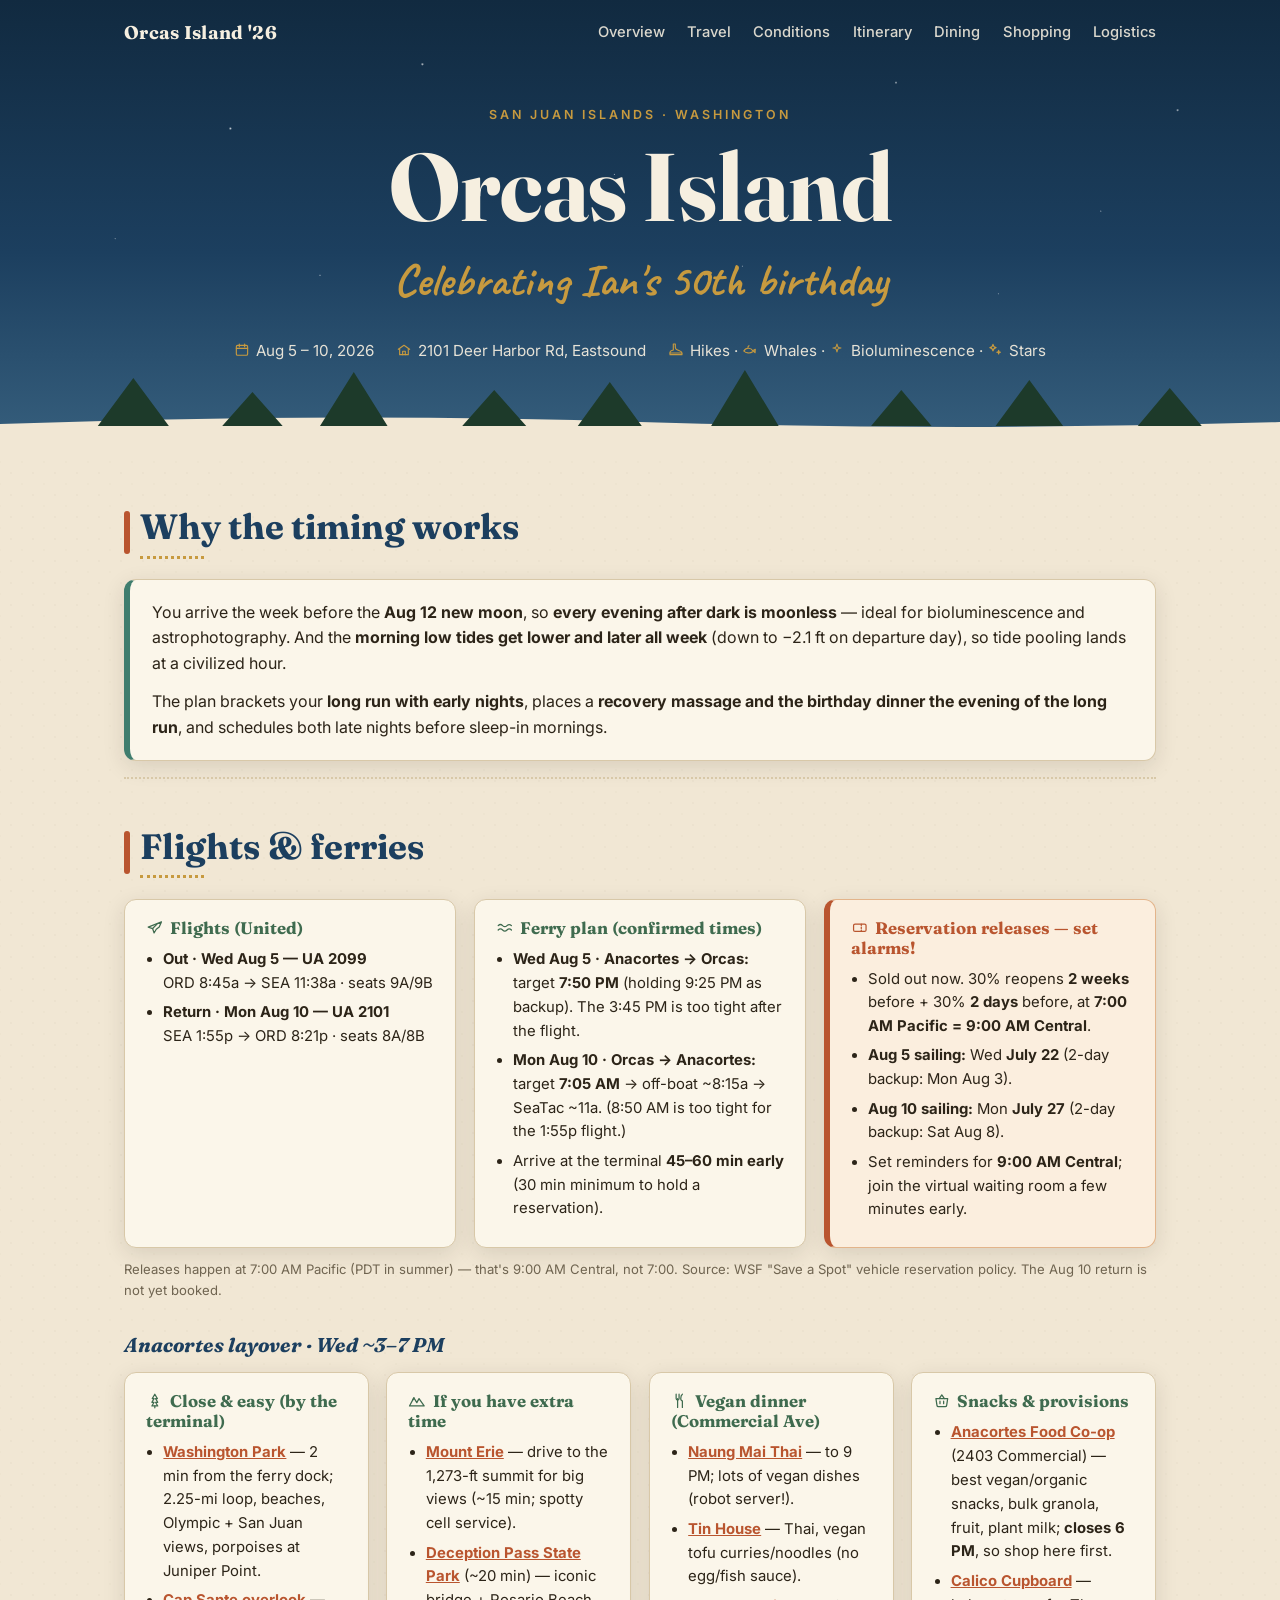
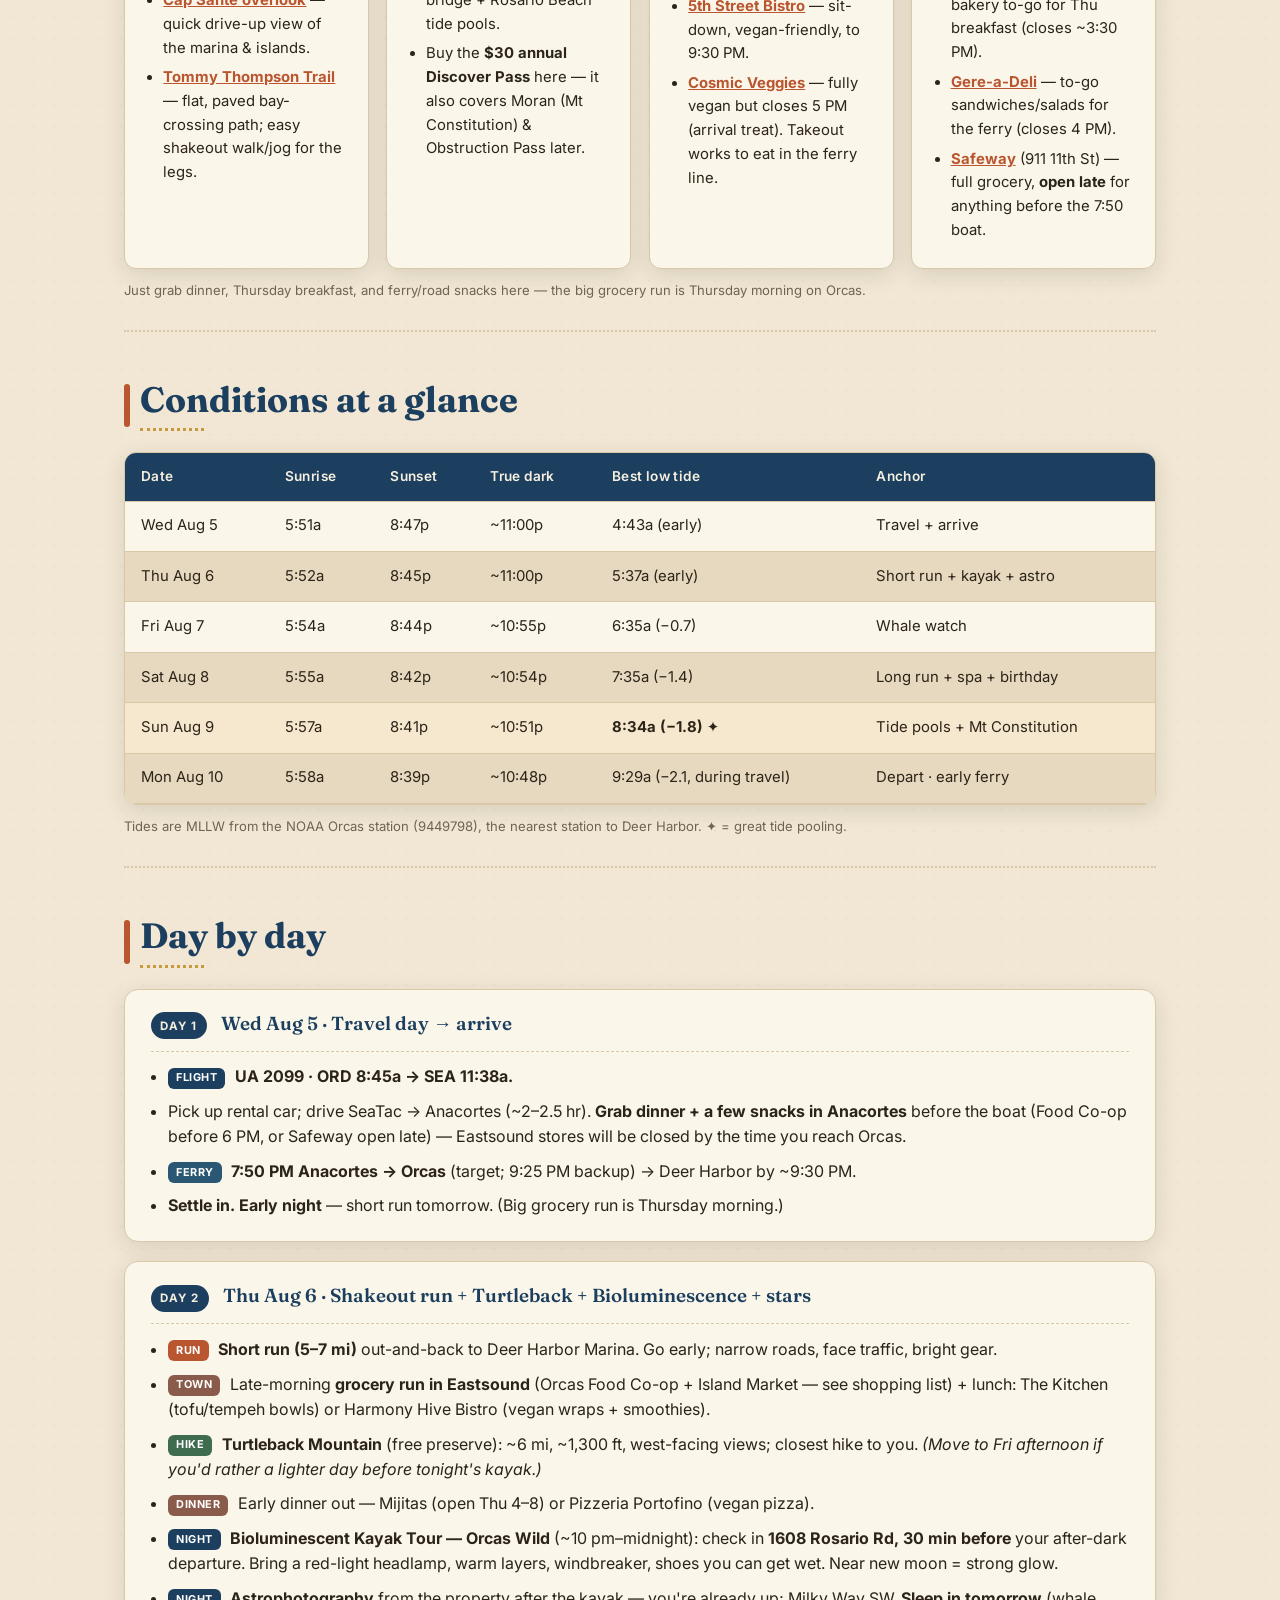
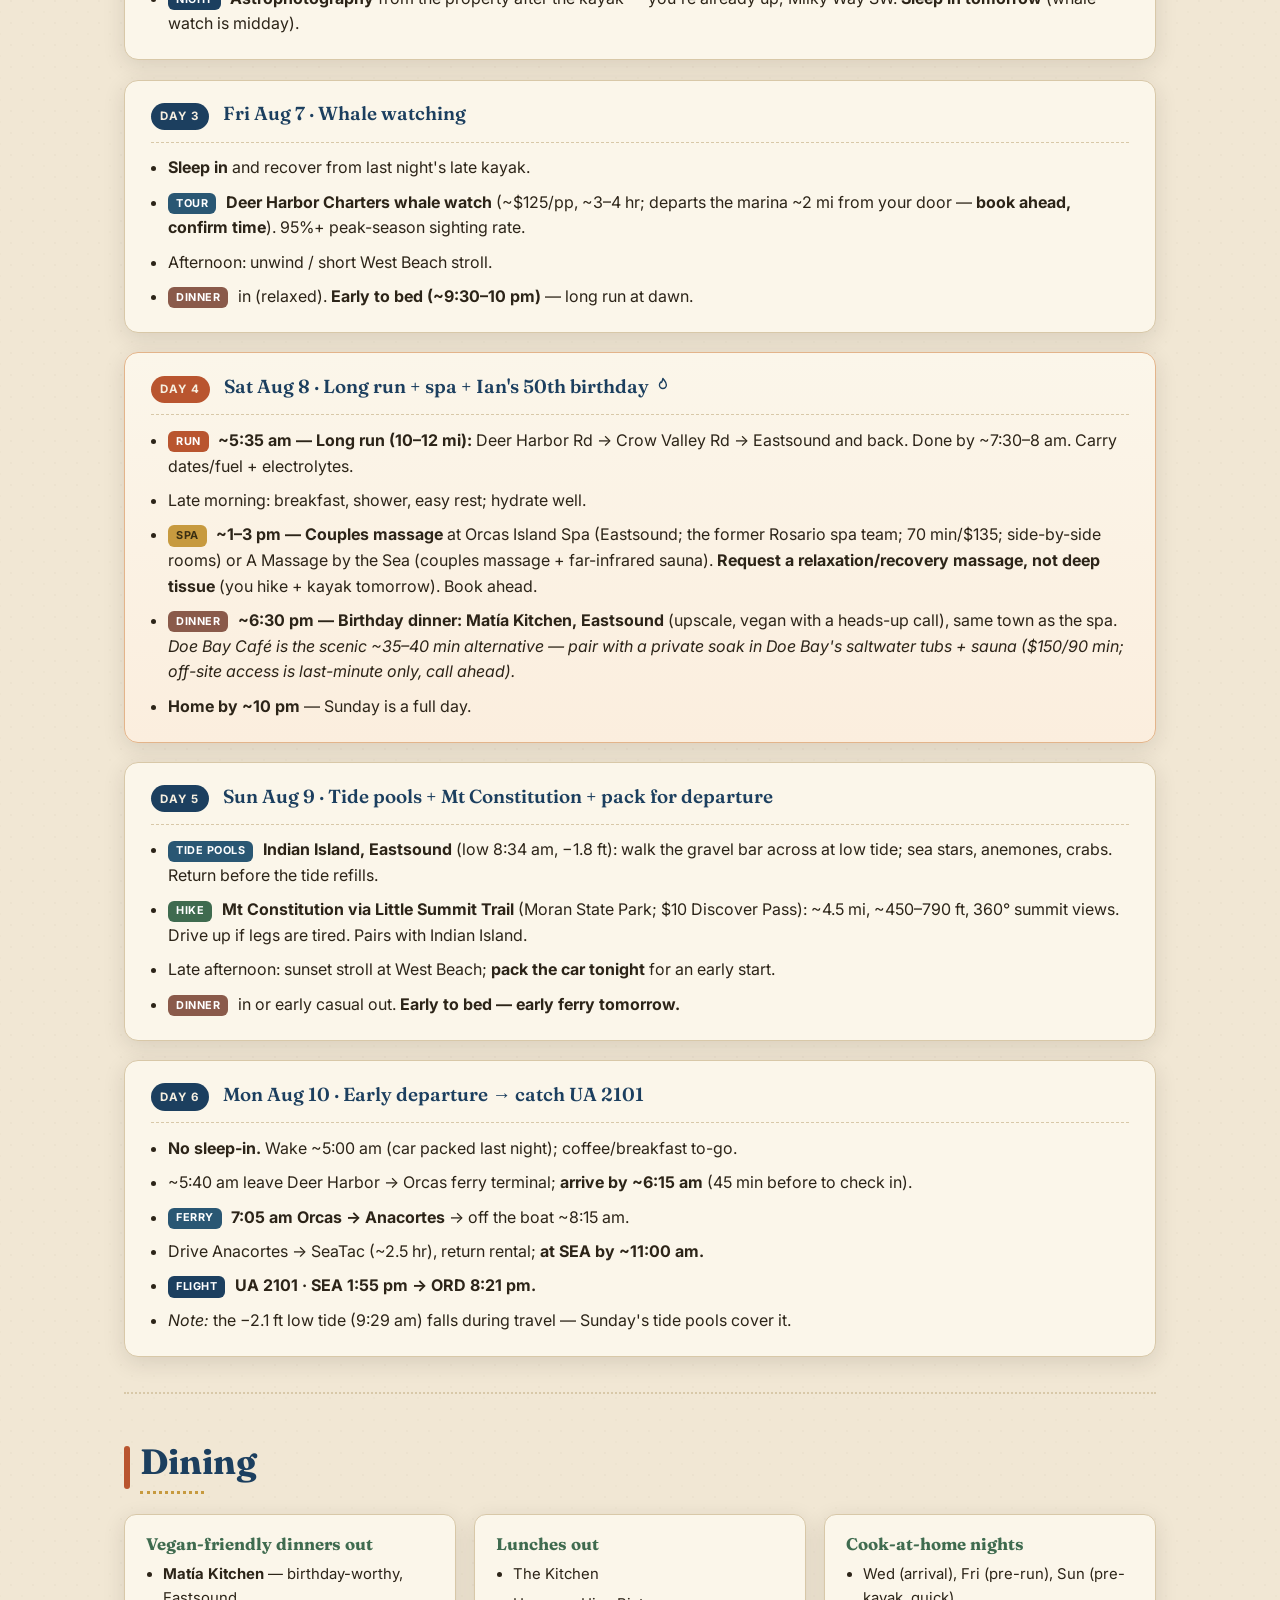
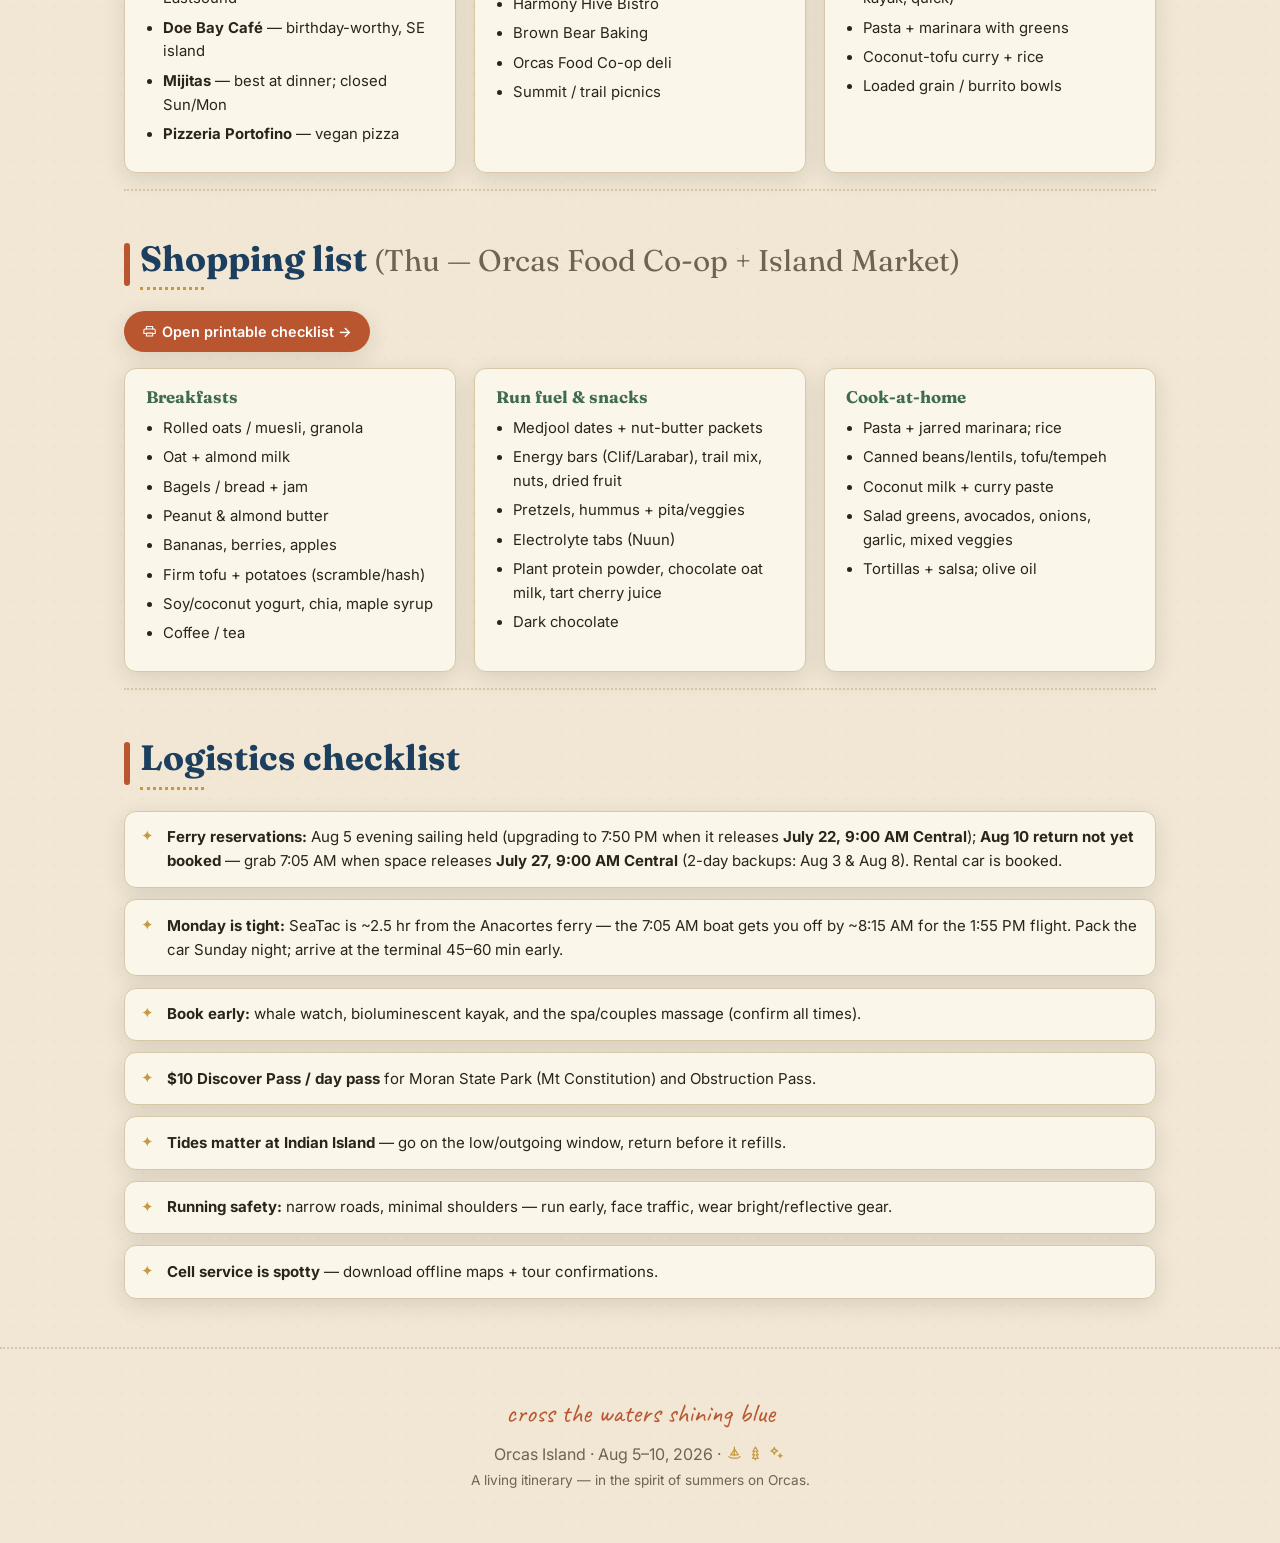
==== index.html @ 3c76cd42 "Swap emoji icons for hand-drawn line-art icons Co-authored-by: Cursor <cursoragent@cursor.com>" ====
<!DOCTYPE html>
<html lang="en">
<head>
  <meta charset="UTF-8" />
  <meta name="viewport" content="width=device-width, initial-scale=1.0" />
  <title>Orcas Island — Ian's 50th Birthday Trip</title>
  <meta name="description" content="Itinerary for an Orcas Island trip, Aug 5–10, 2026." />
  <link rel="preconnect" href="https://fonts.googleapis.com" />
  <link rel="preconnect" href="https://fonts.gstatic.com" crossorigin />
  <link href="https://fonts.googleapis.com/css2?family=Caveat:wght@500;700&family=Fraunces:opsz,wght@9..144,400;9..144,600;9..144,700&family=Inter:wght@400;500;600;700&display=swap" rel="stylesheet" />
  <link rel="stylesheet" href="styles.css" />
</head>
<body>
  <svg width="0" height="0" style="position:absolute" aria-hidden="true" focusable="false">
    <defs>
      <symbol id="ic-calendar" viewBox="0 0 24 24"><rect x="3.5" y="5" width="17" height="15" rx="2"/><path d="M3.5 9.5h17M8 3v4M16 3v4"/></symbol>
      <symbol id="ic-cabin" viewBox="0 0 24 24"><path d="M3.5 11 12 5l8.5 6"/><path d="M5.5 10v9h13v-9"/><path d="M10 19v-5h4v5"/></symbol>
      <symbol id="ic-boot" viewBox="0 0 24 24"><path d="M8 3v9l-3.2 1.1C3.6 13.5 3 14.5 3 16v3h18v-2c0-2.2-1.6-3.2-3.8-3.8C14.5 12.5 11 11.5 11 8V3z"/><path d="M3 16.5h18"/></symbol>
      <symbol id="ic-mountain" viewBox="0 0 24 24"><path d="M2 19 8 8l4 6.5L15 9l7 10z"/><path d="M6.5 10.7 8 8"/></symbol>
      <symbol id="ic-whale" viewBox="0 0 24 24"><path d="M3 13.5a8 5.5 0 0 0 13 1.2"/><path d="M3 13.5a7 6 0 0 1 13-.6"/><path d="M16 13l4-2-.4 5z"/><path d="M9 8c0-1.2.6-2.1 1.5-2.5"/></symbol>
      <symbol id="ic-sparkle" viewBox="0 0 24 24"><path d="M12 3c.7 4.6 1.7 5.6 6 6-4.3.4-5.3 1.4-6 6-.7-4.6-1.7-5.6-6-6 4.3-.4 5.3-1.4 6-6z"/></symbol>
      <symbol id="ic-stars" viewBox="0 0 24 24"><path d="M9 3.5c.5 3.7 1.3 4.5 4.7 5-3.4.5-4.2 1.3-4.7 5-.5-3.7-1.3-4.5-4.7-5 3.4-.5 4.2-1.3 4.7-5z"/><path d="M17.5 12.5l.6 2.2 2.2.6-2.2.6-.6 2.2-.6-2.2-2.2-.6 2.2-.6z"/></symbol>
      <symbol id="ic-sail" viewBox="0 0 24 24"><path d="M12 3v12"/><path d="M12 5.5l5.5 8.5H12z"/><path d="M12 6.5 6.5 14H12"/><path d="M4 16.5c1.3 1.6 3.2 2.3 5.5 2.3h5c2.3 0 4.2-.7 5.5-2.3"/></symbol>
      <symbol id="ic-pine" viewBox="0 0 24 24"><path d="M12 3l3.5 6H13l3 5h-3l3 5H8l3-5H8l3-5H8.5z"/><path d="M12 19v2.5"/></symbol>
      <symbol id="ic-plane" viewBox="0 0 24 24"><path d="M21 4 3 11l6 2 2 6 3-5 4-3z"/><path d="M9 13l6-6"/></symbol>
      <symbol id="ic-waves" viewBox="0 0 24 24"><path d="M3 9c2-2 4-2 6 0s4 2 6 0 4-2 6 0"/><path d="M3 15c2-2 4-2 6 0s4 2 6 0 4-2 6 0"/></symbol>
      <symbol id="ic-ticket" viewBox="0 0 24 24"><rect x="3.5" y="7" width="17" height="10" rx="2"/><path d="M14 7v10" stroke-dasharray="2 2"/></symbol>
      <symbol id="ic-fork" viewBox="0 0 24 24"><path d="M7 3v6a2 2 0 0 0 4 0V3"/><path d="M9 9v12"/><path d="M15.5 3c-1.6 1-2.2 3-2.2 6 0 2 1 3 2.2 3v9"/></symbol>
      <symbol id="ic-basket" viewBox="0 0 24 24"><path d="M4 9h16l-1.4 9.2a2 2 0 0 1-2 1.8H7.4a2 2 0 0 1-2-1.8z"/><path d="M8.5 9 12 4l3.5 5"/><path d="M9.5 12.5v3.5M14.5 12.5v3.5"/></symbol>
      <symbol id="ic-fire" viewBox="0 0 24 24"><path d="M12 3c2.2 3 4.2 4.3 4.2 8a4.2 4.2 0 0 1-8.4 0c0-1.6.6-2.7 1.6-3.7C10 9.2 11 7.4 12 3z"/></symbol>
      <symbol id="ic-printer" viewBox="0 0 24 24"><path d="M7 8V4h10v4"/><path d="M5 8h14a2 2 0 0 1 2 2v5h-4v4H7v-4H3v-5a2 2 0 0 1 2-2z"/><path d="M7 14.5h10"/></symbol>
      <symbol id="ic-bowl" viewBox="0 0 24 24"><path d="M3.5 11h17a8 8 0 0 1-8 8 8 8 0 0 1-8-8z"/><path d="M8.5 8c0-1.4.8-2.1 1.4-3M12.5 8c0-1.4.8-2.1 1.4-3"/></symbol>
      <symbol id="ic-pot" viewBox="0 0 24 24"><rect x="4.5" y="9.5" width="15" height="9.5" rx="2"/><path d="M2.5 9.5h19M4.5 13H2.8M19.5 13h1.7"/><path d="M9.5 6.5c0-1 .5-1.6 1-2.2M14 6.5c0-1 .5-1.6 1-2.2"/></symbol>
    </defs>
  </svg>

  <header class="hero">
    <nav class="topnav">
      <a class="brand" href="#top">Orcas Island '26</a>
      <button class="nav-toggle" aria-label="Toggle navigation" aria-expanded="false">☰</button>
      <div class="nav-links">
        <a href="#overview">Overview</a>
        <a href="#travel">Travel</a>
        <a href="#reference">Conditions</a>
        <a href="#itinerary">Itinerary</a>
        <a href="#dining">Dining</a>
        <a href="#shopping">Shopping</a>
        <a href="#logistics">Logistics</a>
      </div>
    </nav>

    <div class="hero-inner" id="top">
      <p class="eyebrow">San Juan Islands · Washington</p>
      <h1>Orcas Island</h1>
      <p class="hero-script">Celebrating Ian's 50th birthday</p>
      <div class="hero-meta">
        <span><svg class="ic" aria-hidden="true"><use href="#ic-calendar"/></svg>Aug 5 – 10, 2026</span>
        <span><svg class="ic" aria-hidden="true"><use href="#ic-cabin"/></svg>2101 Deer Harbor Rd, Eastsound</span>
        <span><svg class="ic" aria-hidden="true"><use href="#ic-boot"/></svg>Hikes · <svg class="ic" aria-hidden="true"><use href="#ic-whale"/></svg>Whales · <svg class="ic" aria-hidden="true"><use href="#ic-sparkle"/></svg>Bioluminescence · <svg class="ic" aria-hidden="true"><use href="#ic-stars"/></svg>Stars</span>
      </div>
    </div>
  </header>

  <main>
    <!-- OVERVIEW -->
    <section id="overview" class="section">
      <h2>Why the timing works</h2>
      <div class="callout">
        <p>
          You arrive the week before the <strong>Aug 12 new moon</strong>, so <strong>every evening after dark is
          moonless</strong> — ideal for bioluminescence and astrophotography. And the <strong>morning low tides get
          lower and later all week</strong> (down to −2.1 ft on departure day), so tide pooling lands at a civilized hour.
        </p>
        <p>
          The plan brackets your <strong>long run with early nights</strong>, places a <strong>recovery massage and the
          birthday dinner the evening of the long run</strong>, and schedules both late nights before sleep-in mornings.
        </p>
      </div>
    </section>

    <!-- TRAVEL -->
    <section id="travel" class="section">
      <h2>Flights &amp; ferries</h2>
      <div class="grid">
        <div class="info-card">
          <h3><svg class="ic" aria-hidden="true"><use href="#ic-plane"/></svg>Flights (United)</h3>
          <ul>
            <li><strong>Out · Wed Aug 5 — UA 2099</strong><br />ORD 8:45a → SEA 11:38a · seats 9A/9B</li>
            <li><strong>Return · Mon Aug 10 — UA 2101</strong><br />SEA 1:55p → ORD 8:21p · seats 8A/8B</li>
          </ul>
        </div>
        <div class="info-card">
          <h3><svg class="ic" aria-hidden="true"><use href="#ic-waves"/></svg>Ferry plan (confirmed times)</h3>
          <ul>
            <li><strong>Wed Aug 5 · Anacortes → Orcas:</strong> target <strong>7:50 PM</strong> (holding 9:25 PM as backup). The 3:45 PM is too tight after the flight.</li>
            <li><strong>Mon Aug 10 · Orcas → Anacortes:</strong> target <strong>7:05 AM</strong> → off-boat ~8:15a → SeaTac ~11a. (8:50 AM is too tight for the 1:55p flight.)</li>
            <li>Arrive at the terminal <strong>45–60 min early</strong> (30 min minimum to hold a reservation).</li>
          </ul>
        </div>
        <div class="info-card alert-card">
          <h3><svg class="ic" aria-hidden="true"><use href="#ic-ticket"/></svg>Reservation releases — set alarms!</h3>
          <ul>
            <li>Sold out now. 30% reopens <strong>2 weeks</strong> before + 30% <strong>2 days</strong> before, at <strong>7:00 AM Pacific = 9:00 AM Central</strong>.</li>
            <li><strong>Aug 5 sailing:</strong> Wed <strong>July 22</strong> (2-day backup: Mon Aug 3).</li>
            <li><strong>Aug 10 sailing:</strong> Mon <strong>July 27</strong> (2-day backup: Sat Aug 8).</li>
            <li>Set reminders for <strong>9:00 AM Central</strong>; join the virtual waiting room a few minutes early.</li>
          </ul>
        </div>
      </div>
      <p class="footnote">Releases happen at 7:00 AM Pacific (PDT in summer) — that's 9:00 AM Central, not 7:00. Source: WSF "Save a Spot" vehicle reservation policy. The Aug 10 return is not yet booked.</p>

      <h3 class="subhead">Anacortes layover · Wed ~3–7 PM</h3>
      <div class="grid">
        <div class="info-card">
          <h3><svg class="ic" aria-hidden="true"><use href="#ic-pine"/></svg>Close &amp; easy (by the terminal)</h3>
          <ul>
            <li><a href="https://www.google.com/maps/search/?api=1&amp;query=Washington+Park+Anacortes+WA" target="_blank" rel="noopener"><strong>Washington Park</strong></a> — 2 min from the ferry dock; 2.25-mi loop, beaches, Olympic + San Juan views, porpoises at Juniper Point.</li>
            <li><a href="https://www.google.com/maps/search/?api=1&amp;query=Cap+Sante+Park+Anacortes+WA" target="_blank" rel="noopener"><strong>Cap Sante overlook</strong></a> — quick drive-up view of the marina &amp; islands.</li>
            <li><a href="https://www.google.com/maps/search/?api=1&amp;query=Tommy+Thompson+Trail+Anacortes+WA" target="_blank" rel="noopener"><strong>Tommy Thompson Trail</strong></a> — flat, paved bay-crossing path; easy shakeout walk/jog for the legs.</li>
          </ul>
        </div>
        <div class="info-card">
          <h3><svg class="ic" aria-hidden="true"><use href="#ic-mountain"/></svg>If you have extra time</h3>
          <ul>
            <li><a href="https://www.google.com/maps/search/?api=1&amp;query=Mount+Erie+Anacortes+WA" target="_blank" rel="noopener"><strong>Mount Erie</strong></a> — drive to the 1,273-ft summit for big views (~15 min; spotty cell service).</li>
            <li><a href="https://www.google.com/maps/search/?api=1&amp;query=Deception+Pass+State+Park" target="_blank" rel="noopener"><strong>Deception Pass State Park</strong></a> (~20 min) — iconic bridge + Rosario Beach tide pools.</li>
            <li>Buy the <strong>$30 annual Discover Pass</strong> here — it also covers Moran (Mt Constitution) &amp; Obstruction Pass later.</li>
          </ul>
        </div>
        <div class="info-card">
          <h3><svg class="ic" aria-hidden="true"><use href="#ic-fork"/></svg>Vegan dinner (Commercial Ave)</h3>
          <ul>
            <li><a href="https://www.google.com/maps/search/?api=1&amp;query=Naung+Mai+Thai+Kitchen+Anacortes" target="_blank" rel="noopener"><strong>Naung Mai Thai</strong></a> — to 9 PM; lots of vegan dishes (robot server!).</li>
            <li><a href="https://www.google.com/maps/search/?api=1&amp;query=Tin+House+Anacortes" target="_blank" rel="noopener"><strong>Tin House</strong></a> — Thai, vegan tofu curries/noodles (no egg/fish sauce).</li>
            <li><a href="https://www.google.com/maps/search/?api=1&amp;query=5th+Street+Bistro+Anacortes" target="_blank" rel="noopener"><strong>5th Street Bistro</strong></a> — sit-down, vegan-friendly, to 9:30 PM.</li>
            <li><a href="https://www.google.com/maps/search/?api=1&amp;query=Cosmic+Veggies+Anacortes" target="_blank" rel="noopener"><strong>Cosmic Veggies</strong></a> — fully vegan but closes 5 PM (arrival treat). Takeout works to eat in the ferry line.</li>
          </ul>
        </div>
        <div class="info-card">
          <h3><svg class="ic" aria-hidden="true"><use href="#ic-basket"/></svg>Snacks &amp; provisions</h3>
          <ul>
            <li><a href="https://www.google.com/maps/search/?api=1&amp;query=Anacortes+Food+Co-op" target="_blank" rel="noopener"><strong>Anacortes Food Co-op</strong></a> (2403 Commercial) — best vegan/organic snacks, bulk granola, fruit, plant milk; <strong>closes 6 PM</strong>, so shop here first.</li>
            <li><a href="https://www.google.com/maps/search/?api=1&amp;query=Calico+Cupboard+Anacortes" target="_blank" rel="noopener"><strong>Calico Cupboard</strong></a> — bakery to-go for Thu breakfast (closes ~3:30 PM).</li>
            <li><a href="https://www.google.com/maps/search/?api=1&amp;query=Gere-a-Deli+Anacortes" target="_blank" rel="noopener"><strong>Gere-a-Deli</strong></a> — to-go sandwiches/salads for the ferry (closes 4 PM).</li>
            <li><a href="https://www.google.com/maps/search/?api=1&amp;query=Safeway+11th+Street+Anacortes+WA" target="_blank" rel="noopener"><strong>Safeway</strong></a> (911 11th St) — full grocery, <strong>open late</strong> for anything before the 7:50 boat.</li>
          </ul>
        </div>
      </div>
      <p class="footnote">Just grab dinner, Thursday breakfast, and ferry/road snacks here — the big grocery run is Thursday morning on Orcas.</p>
    </section>

    <!-- REFERENCE TABLE -->
    <section id="reference" class="section">
      <h2>Conditions at a glance</h2>
      <div class="table-wrap">
        <table>
          <thead>
            <tr>
              <th>Date</th><th>Sunrise</th><th>Sunset</th><th>True dark</th><th>Best low tide</th><th>Anchor</th>
            </tr>
          </thead>
          <tbody>
            <tr><td>Wed Aug 5</td><td>5:51a</td><td>8:47p</td><td>~11:00p</td><td>4:43a (early)</td><td>Travel + arrive</td></tr>
            <tr><td>Thu Aug 6</td><td>5:52a</td><td>8:45p</td><td>~11:00p</td><td>5:37a (early)</td><td>Short run + kayak + astro</td></tr>
            <tr><td>Fri Aug 7</td><td>5:54a</td><td>8:44p</td><td>~10:55p</td><td>6:35a (−0.7)</td><td>Whale watch</td></tr>
            <tr><td>Sat Aug 8</td><td>5:55a</td><td>8:42p</td><td>~10:54p</td><td>7:35a (−1.4)</td><td>Long run + spa + birthday</td></tr>
            <tr class="row-highlight"><td>Sun Aug 9</td><td>5:57a</td><td>8:41p</td><td>~10:51p</td><td><strong>8:34a (−1.8)</strong> ✦</td><td>Tide pools + Mt Constitution</td></tr>
            <tr><td>Mon Aug 10</td><td>5:58a</td><td>8:39p</td><td>~10:48p</td><td>9:29a (−2.1, during travel)</td><td>Depart · early ferry</td></tr>
          </tbody>
        </table>
      </div>
      <p class="footnote">Tides are MLLW from the NOAA Orcas station (9449798), the nearest station to Deer Harbor. ✦ = great tide pooling.</p>
    </section>

    <!-- ITINERARY -->
    <section id="itinerary" class="section">
      <h2>Day by day</h2>

      <!-- DAY 1 -->
      <article class="day-card">
        <div class="day-head">
          <span class="day-num">Day 1</span>
          <h3>Wed Aug 5 · Travel day → arrive</h3>
        </div>
        <ul>
          <li><span class="tag tag-night">Flight</span> <strong>UA 2099 · ORD 8:45a → SEA 11:38a.</strong></li>
          <li>Pick up rental car; drive SeaTac → Anacortes (~2–2.5 hr). <strong>Grab dinner + a few snacks in Anacortes</strong> before the boat (Food Co-op before 6 PM, or Safeway open late) — Eastsound stores will be closed by the time you reach Orcas.</li>
          <li><span class="tag tag-water">Ferry</span> <strong>7:50 PM Anacortes → Orcas</strong> (target; 9:25 PM backup) → Deer Harbor by ~9:30 PM.</li>
          <li><strong>Settle in. Early night</strong> — short run tomorrow. (Big grocery run is Thursday morning.)</li>
        </ul>
      </article>

      <!-- DAY 2 -->
      <article class="day-card">
        <div class="day-head">
          <span class="day-num">Day 2</span>
          <h3>Thu Aug 6 · Shakeout run + Turtleback + Bioluminescence + stars</h3>
        </div>
        <ul>
          <li><span class="tag tag-run">Run</span> <strong>Short run (5–7 mi)</strong> out-and-back to Deer Harbor Marina. Go early; narrow roads, face traffic, bright gear.</li>
          <li><span class="tag tag-food">Town</span> Late-morning <strong>grocery run in Eastsound</strong> (Orcas Food Co-op + Island Market — see shopping list) + lunch: The Kitchen (tofu/tempeh bowls) or Harmony Hive Bistro (vegan wraps + smoothies).</li>
          <li><span class="tag tag-hike">Hike</span> <strong>Turtleback Mountain</strong> (free preserve): ~6 mi, ~1,300 ft, west-facing views; closest hike to you. <em>(Move to Fri afternoon if you'd rather a lighter day before tonight's kayak.)</em></li>
          <li><span class="tag tag-food">Dinner</span> Early dinner out — Mijitas (open Thu 4–8) or Pizzeria Portofino (vegan pizza).</li>
          <li><span class="tag tag-night">Night</span> <strong>Bioluminescent Kayak Tour — Orcas Wild</strong> (~10 pm–midnight): check in <strong>1608 Rosario Rd, 30 min before</strong> your after-dark departure. Bring a red-light headlamp, warm layers, windbreaker, shoes you can get wet. Near new moon = strong glow.</li>
          <li><span class="tag tag-night">Night</span> <strong>Astrophotography</strong> from the property after the kayak — you're already up; Milky Way SW. <strong>Sleep in tomorrow</strong> (whale watch is midday).</li>
        </ul>
      </article>

      <!-- DAY 3 -->
      <article class="day-card">
        <div class="day-head">
          <span class="day-num">Day 3</span>
          <h3>Fri Aug 7 · Whale watching</h3>
        </div>
        <ul>
          <li><strong>Sleep in</strong> and recover from last night's late kayak.</li>
          <li><span class="tag tag-water">Tour</span> <strong>Deer Harbor Charters whale watch</strong> (~$125/pp, ~3–4 hr; departs the marina ~2 mi from your door — <strong>book ahead, confirm time</strong>). 95%+ peak-season sighting rate.</li>
          <li>Afternoon: unwind / short West Beach stroll.</li>
          <li><span class="tag tag-food">Dinner</span> in (relaxed). <strong>Early to bed (~9:30–10 pm)</strong> — long run at dawn.</li>
        </ul>
      </article>

      <!-- DAY 4 -->
      <article class="day-card day-card-feature">
        <div class="day-head">
          <span class="day-num">Day 4</span>
          <h3>Sat Aug 8 · Long run + spa + Ian's 50th birthday <svg class="ic" aria-hidden="true"><use href="#ic-fire"/></svg></h3>
        </div>
        <ul>
          <li><span class="tag tag-run">Run</span> <strong>~5:35 am — Long run (10–12 mi):</strong> Deer Harbor Rd → Crow Valley Rd → Eastsound and back. Done by ~7:30–8 am. Carry dates/fuel + electrolytes.</li>
          <li>Late morning: breakfast, shower, easy rest; hydrate well.</li>
          <li><span class="tag tag-spa">Spa</span> <strong>~1–3 pm — Couples massage</strong> at Orcas Island Spa (Eastsound; the former Rosario spa team; 70 min/$135; side-by-side rooms) or A Massage by the Sea (couples massage + far-infrared sauna). <strong>Request a relaxation/recovery massage, not deep tissue</strong> (you hike + kayak tomorrow). Book ahead.</li>
          <li><span class="tag tag-food">Dinner</span> <strong>~6:30 pm — Birthday dinner: Matía Kitchen, Eastsound</strong> (upscale, vegan with a heads-up call), same town as the spa. <em>Doe Bay Café is the scenic ~35–40 min alternative — pair with a private soak in Doe Bay's saltwater tubs + sauna ($150/90 min; off-site access is last-minute only, call ahead).</em></li>
          <li><strong>Home by ~10 pm</strong> — Sunday is a full day.</li>
        </ul>
      </article>

      <!-- DAY 5 -->
      <article class="day-card">
        <div class="day-head">
          <span class="day-num">Day 5</span>
          <h3>Sun Aug 9 · Tide pools + Mt Constitution + pack for departure</h3>
        </div>
        <ul>
          <li><span class="tag tag-water">Tide pools</span> <strong>Indian Island, Eastsound</strong> (low 8:34 am, −1.8 ft): walk the gravel bar across at low tide; sea stars, anemones, crabs. Return before the tide refills.</li>
          <li><span class="tag tag-hike">Hike</span> <strong>Mt Constitution via Little Summit Trail</strong> (Moran State Park; $10 Discover Pass): ~4.5 mi, ~450–790 ft, 360° summit views. Drive up if legs are tired. Pairs with Indian Island.</li>
          <li>Late afternoon: sunset stroll at West Beach; <strong>pack the car tonight</strong> for an early start.</li>
          <li><span class="tag tag-food">Dinner</span> in or early casual out. <strong>Early to bed — early ferry tomorrow.</strong></li>
        </ul>
      </article>

      <!-- DAY 6 -->
      <article class="day-card">
        <div class="day-head">
          <span class="day-num">Day 6</span>
          <h3>Mon Aug 10 · Early departure → catch UA 2101</h3>
        </div>
        <ul>
          <li><strong>No sleep-in.</strong> Wake ~5:00 am (car packed last night); coffee/breakfast to-go.</li>
          <li>~5:40 am leave Deer Harbor → Orcas ferry terminal; <strong>arrive by ~6:15 am</strong> (45 min before to check in).</li>
          <li><span class="tag tag-water">Ferry</span> <strong>7:05 am Orcas → Anacortes</strong> → off the boat ~8:15 am.</li>
          <li>Drive Anacortes → SeaTac (~2.5 hr), return rental; <strong>at SEA by ~11:00 am.</strong></li>
          <li><span class="tag tag-night">Flight</span> <strong>UA 2101 · SEA 1:55 pm → ORD 8:21 pm.</strong></li>
          <li><em>Note:</em> the −2.1 ft low tide (9:29 am) falls during travel — Sunday's tide pools cover it.</li>
        </ul>
      </article>
    </section>

    <!-- DINING -->
    <section id="dining" class="section">
      <h2>Dining</h2>
      <div class="grid">
        <div class="info-card">
          <h3>Vegan-friendly dinners out</h3>
          <ul>
            <li><strong>Matía Kitchen</strong> — birthday-worthy, Eastsound</li>
            <li><strong>Doe Bay Café</strong> — birthday-worthy, SE island</li>
            <li><strong>Mijitas</strong> — best at dinner; closed Sun/Mon</li>
            <li><strong>Pizzeria Portofino</strong> — vegan pizza</li>
          </ul>
        </div>
        <div class="info-card">
          <h3>Lunches out</h3>
          <ul>
            <li>The Kitchen</li>
            <li>Harmony Hive Bistro</li>
            <li>Brown Bear Baking</li>
            <li>Orcas Food Co-op deli</li>
            <li>Summit / trail picnics</li>
          </ul>
        </div>
        <div class="info-card">
          <h3>Cook-at-home nights</h3>
          <ul>
            <li>Wed (arrival), Fri (pre-run), Sun (pre-kayak, quick)</li>
            <li>Pasta + marinara with greens</li>
            <li>Coconut-tofu curry + rice</li>
            <li>Loaded grain / burrito bowls</li>
          </ul>
        </div>
      </div>
    </section>

    <!-- SHOPPING -->
    <section id="shopping" class="section">
      <h2>Shopping list <span class="muted">(Thu — Orcas Food Co-op + Island Market)</span></h2>
      <p><a class="btn" href="grocery.html"><svg class="ic" aria-hidden="true"><use href="#ic-printer"/></svg>Open printable checklist →</a></p>
      <div class="grid">
        <div class="info-card">
          <h3>Breakfasts</h3>
          <ul>
            <li>Rolled oats / muesli, granola</li>
            <li>Oat + almond milk</li>
            <li>Bagels / bread + jam</li>
            <li>Peanut &amp; almond butter</li>
            <li>Bananas, berries, apples</li>
            <li>Firm tofu + potatoes (scramble/hash)</li>
            <li>Soy/coconut yogurt, chia, maple syrup</li>
            <li>Coffee / tea</li>
          </ul>
        </div>
        <div class="info-card">
          <h3>Run fuel &amp; snacks</h3>
          <ul>
            <li>Medjool dates + nut-butter packets</li>
            <li>Energy bars (Clif/Larabar), trail mix, nuts, dried fruit</li>
            <li>Pretzels, hummus + pita/veggies</li>
            <li>Electrolyte tabs (Nuun)</li>
            <li>Plant protein powder, chocolate oat milk, tart cherry juice</li>
            <li>Dark chocolate</li>
          </ul>
        </div>
        <div class="info-card">
          <h3>Cook-at-home</h3>
          <ul>
            <li>Pasta + jarred marinara; rice</li>
            <li>Canned beans/lentils, tofu/tempeh</li>
            <li>Coconut milk + curry paste</li>
            <li>Salad greens, avocados, onions, garlic, mixed veggies</li>
            <li>Tortillas + salsa; olive oil</li>
          </ul>
        </div>
      </div>
    </section>

    <!-- LOGISTICS -->
    <section id="logistics" class="section">
      <h2>Logistics checklist</h2>
      <ul class="checklist">
        <li><strong>Ferry reservations:</strong> Aug 5 evening sailing held (upgrading to 7:50 PM when it releases <strong>July 22, 9:00 AM Central</strong>); <strong>Aug 10 return not yet booked</strong> — grab 7:05 AM when space releases <strong>July 27, 9:00 AM Central</strong> (2-day backups: Aug 3 &amp; Aug 8). Rental car is booked.</li>
        <li><strong>Monday is tight:</strong> SeaTac is ~2.5 hr from the Anacortes ferry — the 7:05 AM boat gets you off by ~8:15 AM for the 1:55 PM flight. Pack the car Sunday night; arrive at the terminal 45–60 min early.</li>
        <li><strong>Book early:</strong> whale watch, bioluminescent kayak, and the spa/couples massage (confirm all times).</li>
        <li><strong>$10 Discover Pass / day pass</strong> for Moran State Park (Mt Constitution) and Obstruction Pass.</li>
        <li><strong>Tides matter at Indian Island</strong> — go on the low/outgoing window, return before it refills.</li>
        <li><strong>Running safety:</strong> narrow roads, minimal shoulders — run early, face traffic, wear bright/reflective gear.</li>
        <li><strong>Cell service is spotty</strong> — download offline maps + tour confirmations.</li>
      </ul>
    </section>
  </main>

  <footer class="site-footer">
    <p class="footer-script">cross the waters shining blue</p>
    <p>Orcas Island · Aug 5–10, 2026 · <span class="footer-icons"><svg class="ic" aria-hidden="true"><use href="#ic-sail"/></svg><svg class="ic" aria-hidden="true"><use href="#ic-pine"/></svg><svg class="ic" aria-hidden="true"><use href="#ic-stars"/></svg></span></p>
    <p class="muted">A living itinerary — in the spirit of summers on Orcas.</p>
  </footer>

  <script>
    const toggle = document.querySelector('.nav-toggle');
    const links = document.querySelector('.nav-links');
    toggle.addEventListener('click', () => {
      const open = links.classList.toggle('open');
      toggle.setAttribute('aria-expanded', open);
    });
    links.querySelectorAll('a').forEach(a =>
      a.addEventListener('click', () => links.classList.remove('open'))
    );
  </script>
</body>
</html>
---- styles.css ----
:root {
  /* Vintage camp palette — navy seas, parchment, campfire rust, pine */
  --ocean: #1c3f5f;       /* deep nautical navy */
  --ocean-2: #2a5773;     /* dusk blue */
  --teal: #3f7d6e;        /* muted sea-green */
  --sand: #f1e7d4;        /* parchment page */
  --sand-2: #e7d9bf;      /* aged paper */
  --forest: #3f6b4f;      /* pine / sage */
  --coral: #b9552f;       /* campfire rust */
  --gold: #c79a3f;        /* brass / compass */
  --ink: #2c2418;         /* warm bark brown */
  --muted: #6f6450;       /* taupe */
  --card: #fbf6ea;        /* warm paper card */
  --line: #d8c8a8;        /* weathered tan */
  --shadow: 0 6px 22px rgba(44, 36, 24, 0.12);
}

* { box-sizing: border-box; }

html { scroll-behavior: smooth; }

body {
  margin: 0;
  font-family: "Inter", system-ui, -apple-system, sans-serif;
  color: var(--ink);
  background-color: var(--sand);
  background-image:
    radial-gradient(rgba(120, 90, 50, 0.035) 1px, transparent 1px),
    radial-gradient(rgba(120, 90, 50, 0.025) 1px, transparent 1px);
  background-size: 22px 22px, 22px 22px;
  background-position: 0 0, 11px 11px;
  line-height: 1.6;
}

h1, h2, h3 {
  font-family: "Fraunces", Georgia, serif;
  line-height: 1.15;
  margin: 0;
}

a { color: var(--coral); }

/* hand-drawn line icons */
.ic {
  width: 1.05em;
  height: 1.05em;
  display: inline-block;
  vertical-align: -0.15em;
  margin-right: 0.4em;
  fill: none;
  stroke: currentColor;
  stroke-width: 1.7;
  stroke-linecap: round;
  stroke-linejoin: round;
}
.hero-meta .ic { color: var(--gold); }
.footer-icons { display: inline-block; }
.footer-icons .ic { color: var(--gold); margin: 0 0.12em; }

/* ---------- HERO ---------- */
.hero {
  position: relative;
  color: #f6efe0;
  background:
    linear-gradient(180deg, #112a40 0%, #1c3f5f 55%, #38617f 100%);
  padding-bottom: 6rem;
  overflow: hidden;
}
/* starry Orcas night sky */
.hero::before {
  content: "";
  position: absolute;
  inset: 0;
  z-index: 0;
  pointer-events: none;
  background-image:
    radial-gradient(1.6px 1.6px at 18% 28%, rgba(255,255,255,.85), transparent),
    radial-gradient(1.4px 1.4px at 70% 18%, rgba(255,255,255,.75), transparent),
    radial-gradient(1px 1px at 48% 38%, rgba(255,255,255,.6), transparent),
    radial-gradient(1px 1px at 86% 46%, rgba(255,255,255,.6), transparent),
    radial-gradient(1.6px 1.6px at 33% 14%, rgba(255,255,255,.8), transparent),
    radial-gradient(1px 1px at 9% 52%, rgba(255,255,255,.5), transparent),
    radial-gradient(1px 1px at 58% 58%, rgba(255,255,255,.5), transparent),
    radial-gradient(1.5px 1.5px at 92% 24%, rgba(255,255,255,.75), transparent),
    radial-gradient(1px 1px at 78% 64%, rgba(255,255,255,.45), transparent),
    radial-gradient(1.2px 1.2px at 25% 60%, rgba(255,255,255,.55), transparent);
  opacity: .9;
}
/* pine treeline on a parchment shore */
.hero::after {
  content: "";
  position: absolute;
  left: 0; right: 0; bottom: -1px;
  height: 120px;
  z-index: 1;
  background: url("data:image/svg+xml,%3Csvg xmlns='http://www.w3.org/2000/svg' viewBox='0 0 1440 120' preserveAspectRatio='none'%3E%3Cpath fill='%23f1e7d4' d='M0,120 L0,84 Q360,72 720,82 T1440,82 L1440,120 Z'/%3E%3Cpath fill='%231d3a2a' d='M110,86 L150,38 L190,86 Z M250,86 L284,52 L318,86 Z M360,86 L398,32 L436,86 Z M520,86 L556,50 L592,86 Z M650,86 L686,42 L722,86 Z M800,86 L838,30 L876,86 Z M980,86 L1014,50 L1048,86 Z M1120,86 L1158,40 L1196,86 Z M1280,86 L1316,48 L1352,86 Z'/%3E%3C/svg%3E") bottom center / cover no-repeat;
}

.topnav {
  position: relative;
  z-index: 3;
  display: flex;
  align-items: center;
  justify-content: space-between;
  flex-wrap: wrap;
  max-width: 1080px;
  margin: 0 auto;
  padding: 1.1rem 1.5rem;
}
.brand {
  font-family: "Fraunces", serif;
  font-weight: 700;
  font-size: 1.15rem;
  color: #f6efe0;
  text-decoration: none;
  letter-spacing: 0.3px;
}
.nav-links { display: flex; gap: 1.4rem; }
.nav-links a {
  color: rgba(246, 239, 224, 0.88);
  text-decoration: none;
  font-size: 0.92rem;
  font-weight: 500;
}
.nav-links a:hover { color: #fff; }
.nav-toggle {
  display: none;
  background: none; border: none;
  color: #f6efe0; font-size: 1.5rem; cursor: pointer;
}

.hero-inner {
  position: relative;
  z-index: 2;
  max-width: 1080px;
  margin: 0 auto;
  padding: 2.5rem 1.5rem 0;
  text-align: center;
}
.eyebrow {
  text-transform: uppercase;
  letter-spacing: 3px;
  font-size: 0.78rem;
  font-weight: 600;
  color: var(--gold);
  margin: 0 0 0.4rem;
}
.hero h1 {
  font-size: clamp(3rem, 9vw, 6rem);
  font-weight: 700;
  letter-spacing: -0.5px;
}
.hero-script {
  font-family: "Caveat", cursive;
  font-size: clamp(1.8rem, 5vw, 2.8rem);
  font-weight: 700;
  color: var(--gold);
  margin: 0.2rem 0 1.4rem;
}
.hero-meta {
  display: flex;
  flex-wrap: wrap;
  justify-content: center;
  gap: 0.6rem 1.4rem;
  font-size: 0.95rem;
  color: rgba(246, 239, 224, 0.92);
}
.hero-meta span { white-space: nowrap; }

/* ---------- SECTIONS ---------- */
main { max-width: 1080px; margin: 0 auto; padding: 0 1.5rem; }
.section { padding: 3rem 0 1rem; }
.section + .section { border-top: 2px dotted var(--line); }
.section > h2 {
  font-size: clamp(1.6rem, 4vw, 2.2rem);
  color: var(--ocean);
  margin-bottom: 0.5rem;
  position: relative;
  padding-left: 1rem;
}
.section > h2::before {
  content: "";
  position: absolute;
  left: 0; top: 0.12em; bottom: 0.12em;
  width: 6px; border-radius: 6px;
  background: var(--coral);
}
/* rope-stitch underline under each section title */
.section > h2 { padding-bottom: 0.7rem; margin-bottom: 1.3rem; }
.section > h2::after {
  content: "";
  position: absolute;
  left: 1rem; bottom: 0;
  width: 64px; height: 0;
  border-bottom: 3px dotted var(--gold);
}
.muted { color: var(--muted); font-weight: 400; font-size: 0.85em; }
.subhead {
  font-size: 1.25rem;
  font-style: italic;
  color: var(--ocean);
  margin: 2rem 0 1rem;
}

.btn {
  display: inline-block;
  background: var(--coral);
  color: #fff;
  text-decoration: none;
  padding: 0.55rem 1.1rem;
  border-radius: 999px;
  font-weight: 600;
  font-size: 0.9rem;
  border: none;
  cursor: pointer;
  font-family: inherit;
  box-shadow: var(--shadow);
}
.btn:hover { background: #a2481f; }
.btn.secondary { background: #fff; color: var(--ocean); border: 1px solid var(--line); box-shadow: none; }

.callout {
  background: var(--card);
  border: 1px solid var(--line);
  border-left: 6px solid var(--teal);
  border-radius: 12px;
  padding: 1.2rem 1.4rem;
  box-shadow: var(--shadow);
}
.callout p { margin: 0 0 0.8rem; }
.callout p:last-child { margin-bottom: 0; }

/* ---------- TABLE ---------- */
.table-wrap { overflow-x: auto; border-radius: 12px; box-shadow: var(--shadow); border: 1px solid var(--line); }
table {
  width: 100%;
  border-collapse: collapse;
  background: var(--card);
  min-width: 640px;
}
th, td { padding: 0.8rem 1rem; text-align: left; border-bottom: 1px solid var(--line); font-size: 0.93rem; }
thead th {
  background: var(--ocean);
  color: #f6efe0;
  font-weight: 600;
  font-size: 0.85rem;
  letter-spacing: 0.4px;
}
tbody tr:nth-child(even) { background: var(--sand-2); }
tbody tr.row-highlight { background: #f6e7cf; }
.footnote { font-size: 0.82rem; color: var(--muted); margin-top: 0.7rem; }

/* ---------- DAY CARDS ---------- */
.day-card {
  background: var(--card);
  border: 1px solid var(--line);
  border-radius: 14px;
  padding: 1.4rem 1.6rem;
  margin-bottom: 1.2rem;
  box-shadow: var(--shadow);
}
.day-card-feature {
  border: 1px solid #e3b48a;
  background: linear-gradient(180deg, #fbf6ea 0%, #fbeede 100%);
}
.day-head {
  display: flex;
  align-items: baseline;
  gap: 0.9rem;
  flex-wrap: wrap;
  margin-bottom: 0.8rem;
  border-bottom: 1px dashed var(--line);
  padding-bottom: 0.7rem;
}
.day-num {
  background: var(--ocean);
  color: #f6efe0;
  font-size: 0.72rem;
  font-weight: 700;
  letter-spacing: 1px;
  text-transform: uppercase;
  padding: 0.28rem 0.6rem;
  border-radius: 999px;
}
.day-card-feature .day-num { background: var(--coral); }
.day-head h3 { font-size: 1.18rem; color: var(--ocean); font-weight: 600; }
.day-card ul { margin: 0; padding-left: 1.1rem; }
.day-card li { margin-bottom: 0.55rem; }
.day-card li:last-child { margin-bottom: 0; }

.tag {
  display: inline-block;
  font-size: 0.68rem;
  font-weight: 700;
  letter-spacing: 0.5px;
  text-transform: uppercase;
  padding: 0.12rem 0.5rem;
  border-radius: 6px;
  margin-right: 0.35rem;
  vertical-align: middle;
  color: #fff;
}
.tag-run   { background: var(--coral); }
.tag-hike  { background: var(--forest); }
.tag-water { background: var(--ocean-2); }
.tag-food  { background: #8a5a4a; }
.tag-night { background: var(--ocean); }
.tag-spa   { background: var(--gold); color: #3a2e12; }

/* ---------- GRID CARDS ---------- */
.grid {
  display: grid;
  grid-template-columns: repeat(auto-fit, minmax(240px, 1fr));
  gap: 1.1rem;
}
.info-card {
  background: var(--card);
  border: 1px solid var(--line);
  border-radius: 12px;
  padding: 1.2rem 1.3rem;
  box-shadow: var(--shadow);
}
.info-card h3 { font-size: 1.05rem; color: var(--forest); margin-bottom: 0.6rem; }
.info-card.alert-card { border-color: #e3b48a; border-left: 6px solid var(--coral); background: #fbeede; }
.info-card.alert-card h3 { color: var(--coral); }
.info-card ul { margin: 0; padding-left: 1.1rem; }
.info-card li { margin-bottom: 0.35rem; font-size: 0.93rem; }

.checklist {
  list-style: none;
  padding: 0;
  margin: 0;
  display: grid;
  gap: 0.7rem;
}
.checklist li {
  background: var(--card);
  border: 1px solid var(--line);
  border-radius: 12px;
  padding: 0.85rem 1.1rem 0.85rem 2.6rem;
  position: relative;
  box-shadow: var(--shadow);
  font-size: 0.94rem;
}
.checklist li::before {
  content: "✦";
  position: absolute;
  left: 1rem; top: 0.8rem;
  color: var(--gold);
  font-weight: 700;
}

/* ---------- FOOTER ---------- */
.site-footer {
  text-align: center;
  padding: 2.5rem 1.5rem 3rem;
  margin-top: 2rem;
  color: var(--muted);
  border-top: 2px dotted var(--line);
}
.site-footer p { margin: 0.2rem 0; }
.footer-script {
  font-family: "Caveat", cursive;
  font-size: 1.7rem;
  color: var(--coral);
  margin-bottom: 0.4rem !important;
}

/* ---------- RESPONSIVE ---------- */
@media (max-width: 720px) {
  .nav-toggle { display: block; }
  .nav-links {
    display: none;
    flex-direction: column;
    width: 100%;
    gap: 0.4rem;
    margin-top: 0.8rem;
  }
  .nav-links.open { display: flex; }
  .nav-links a { padding: 0.4rem 0; }
}
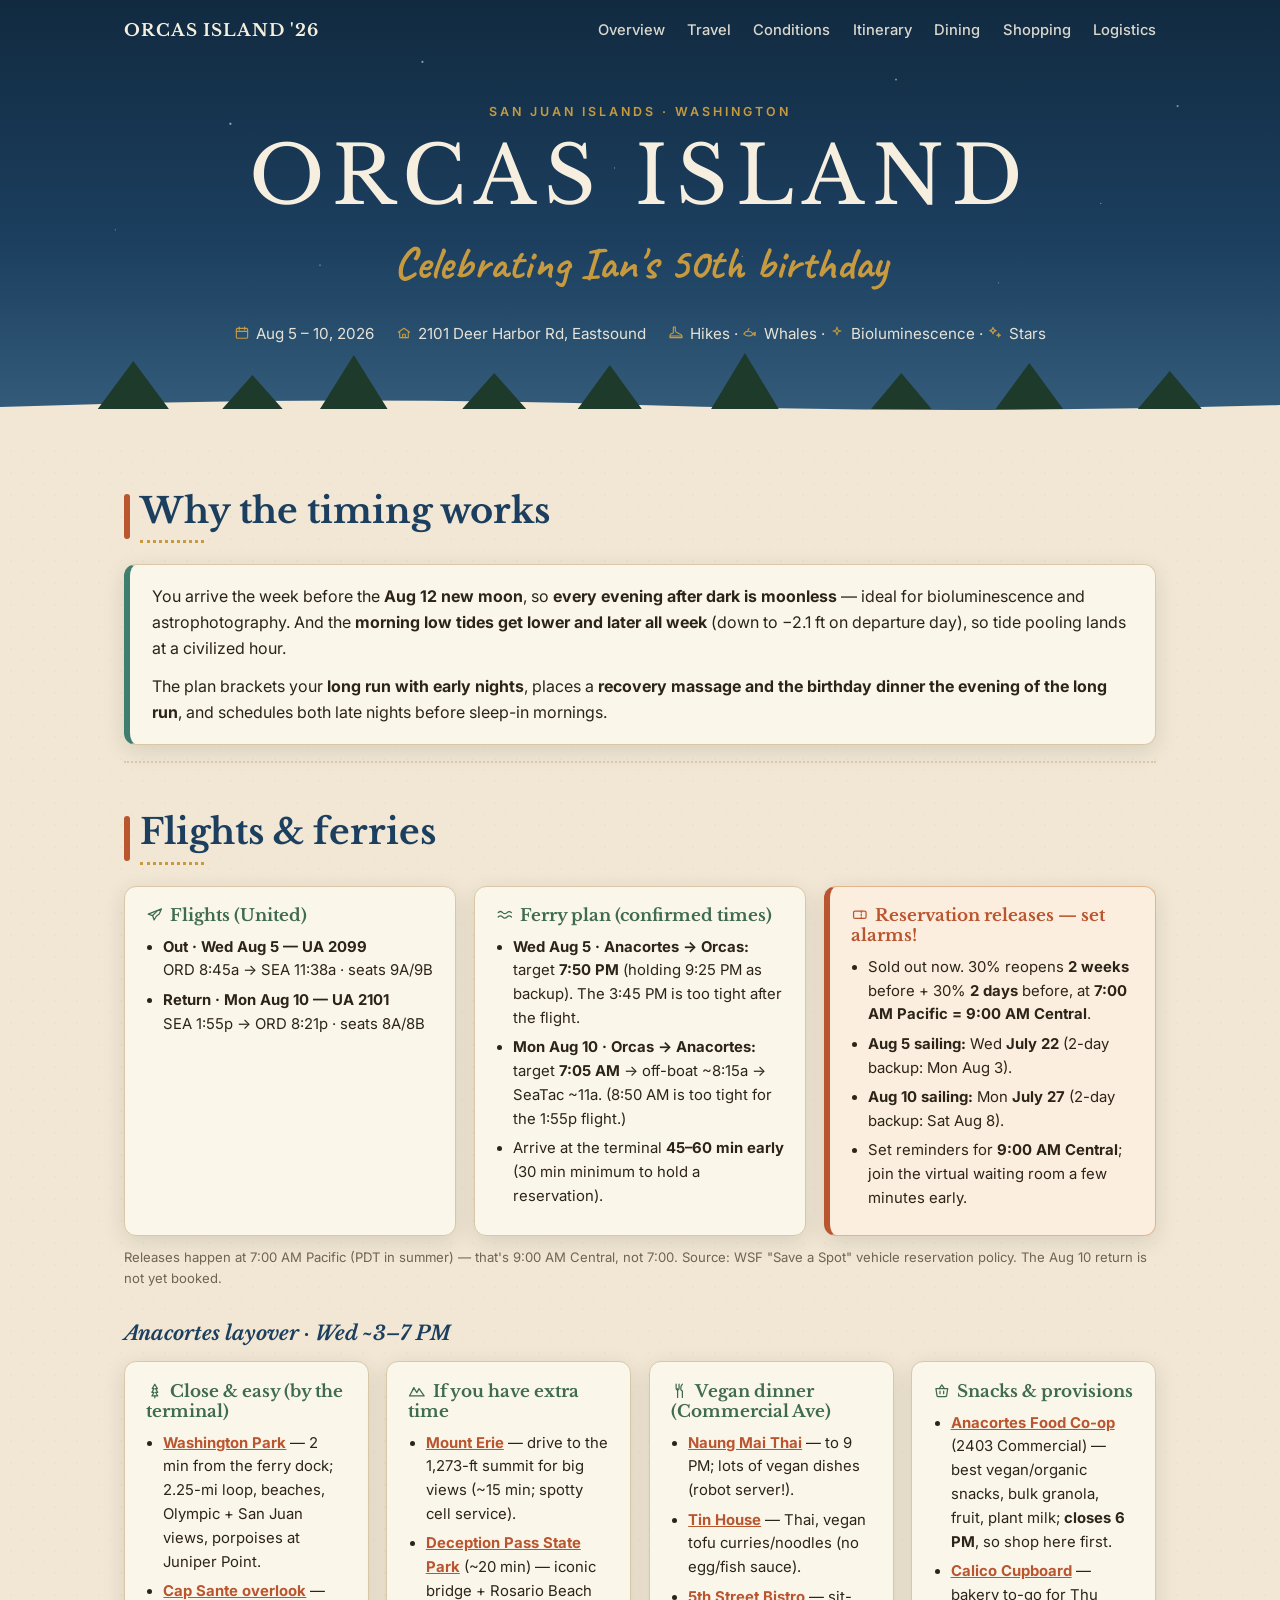
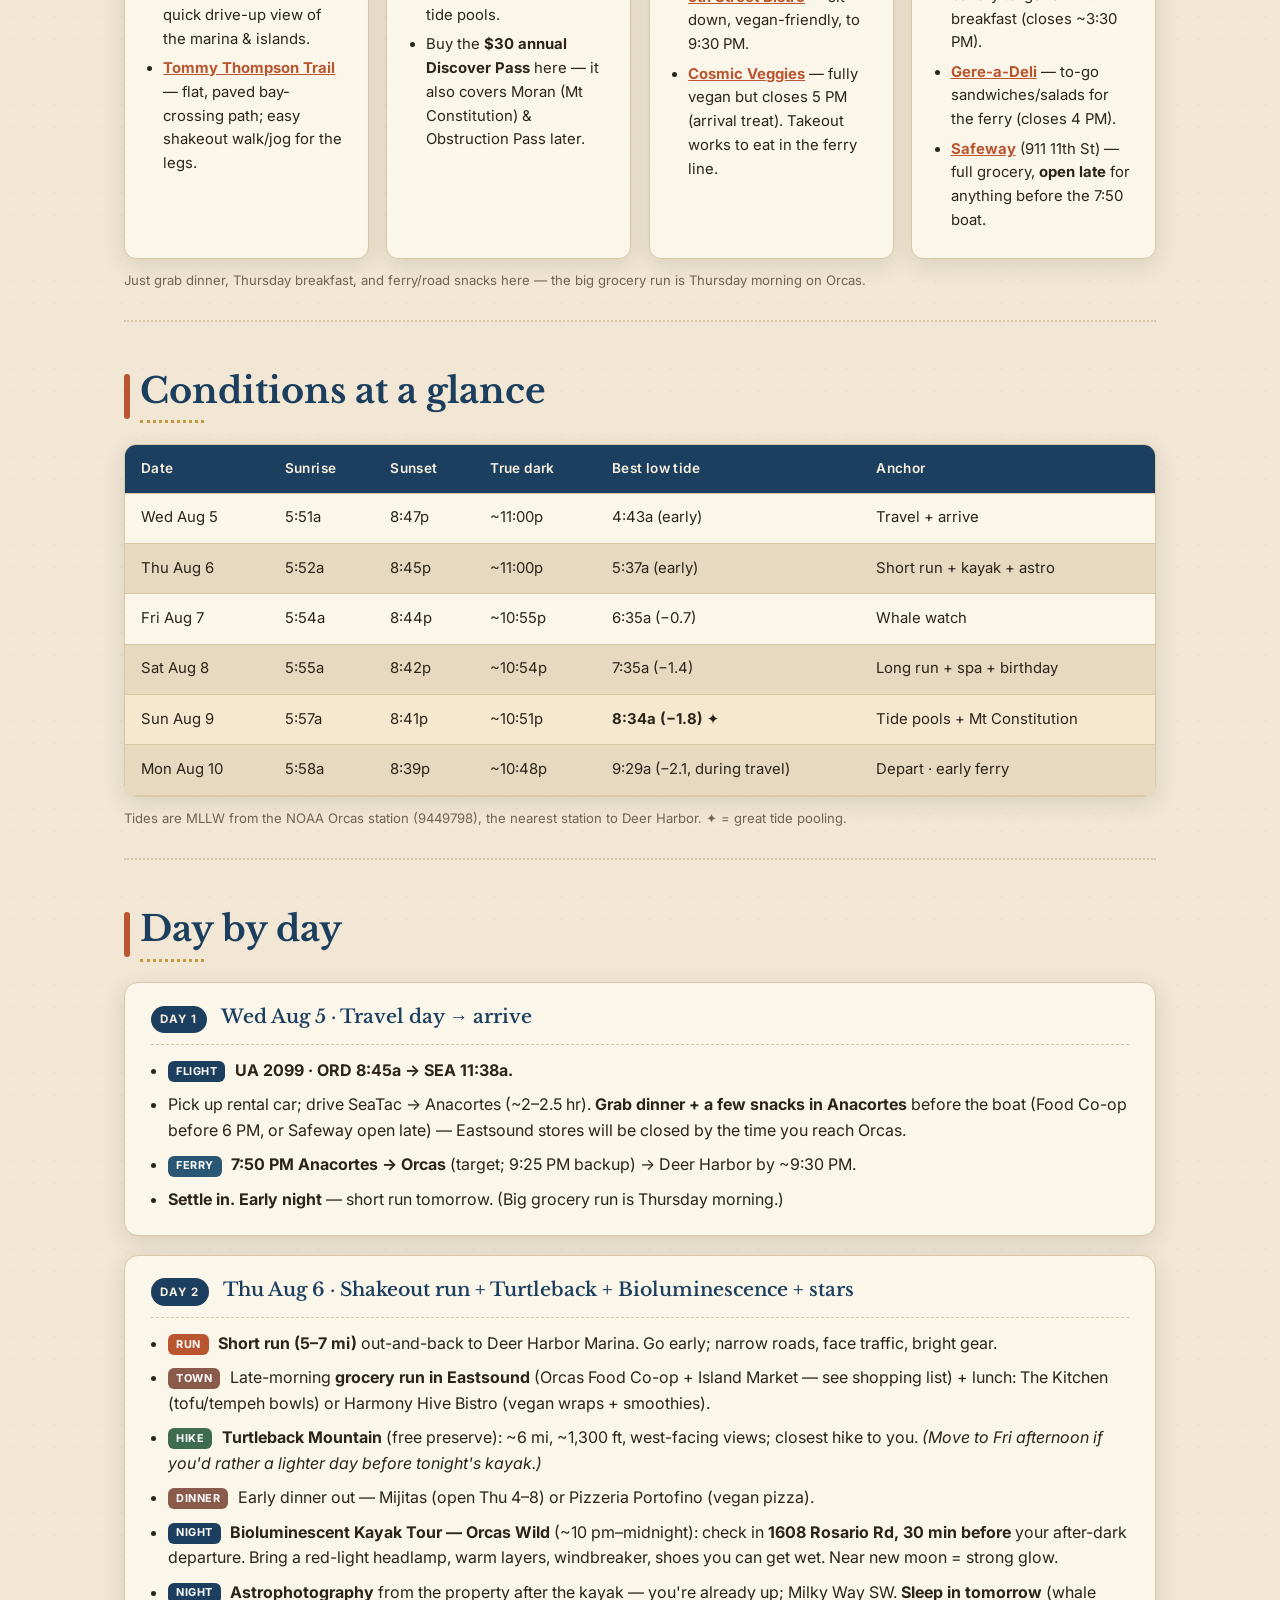
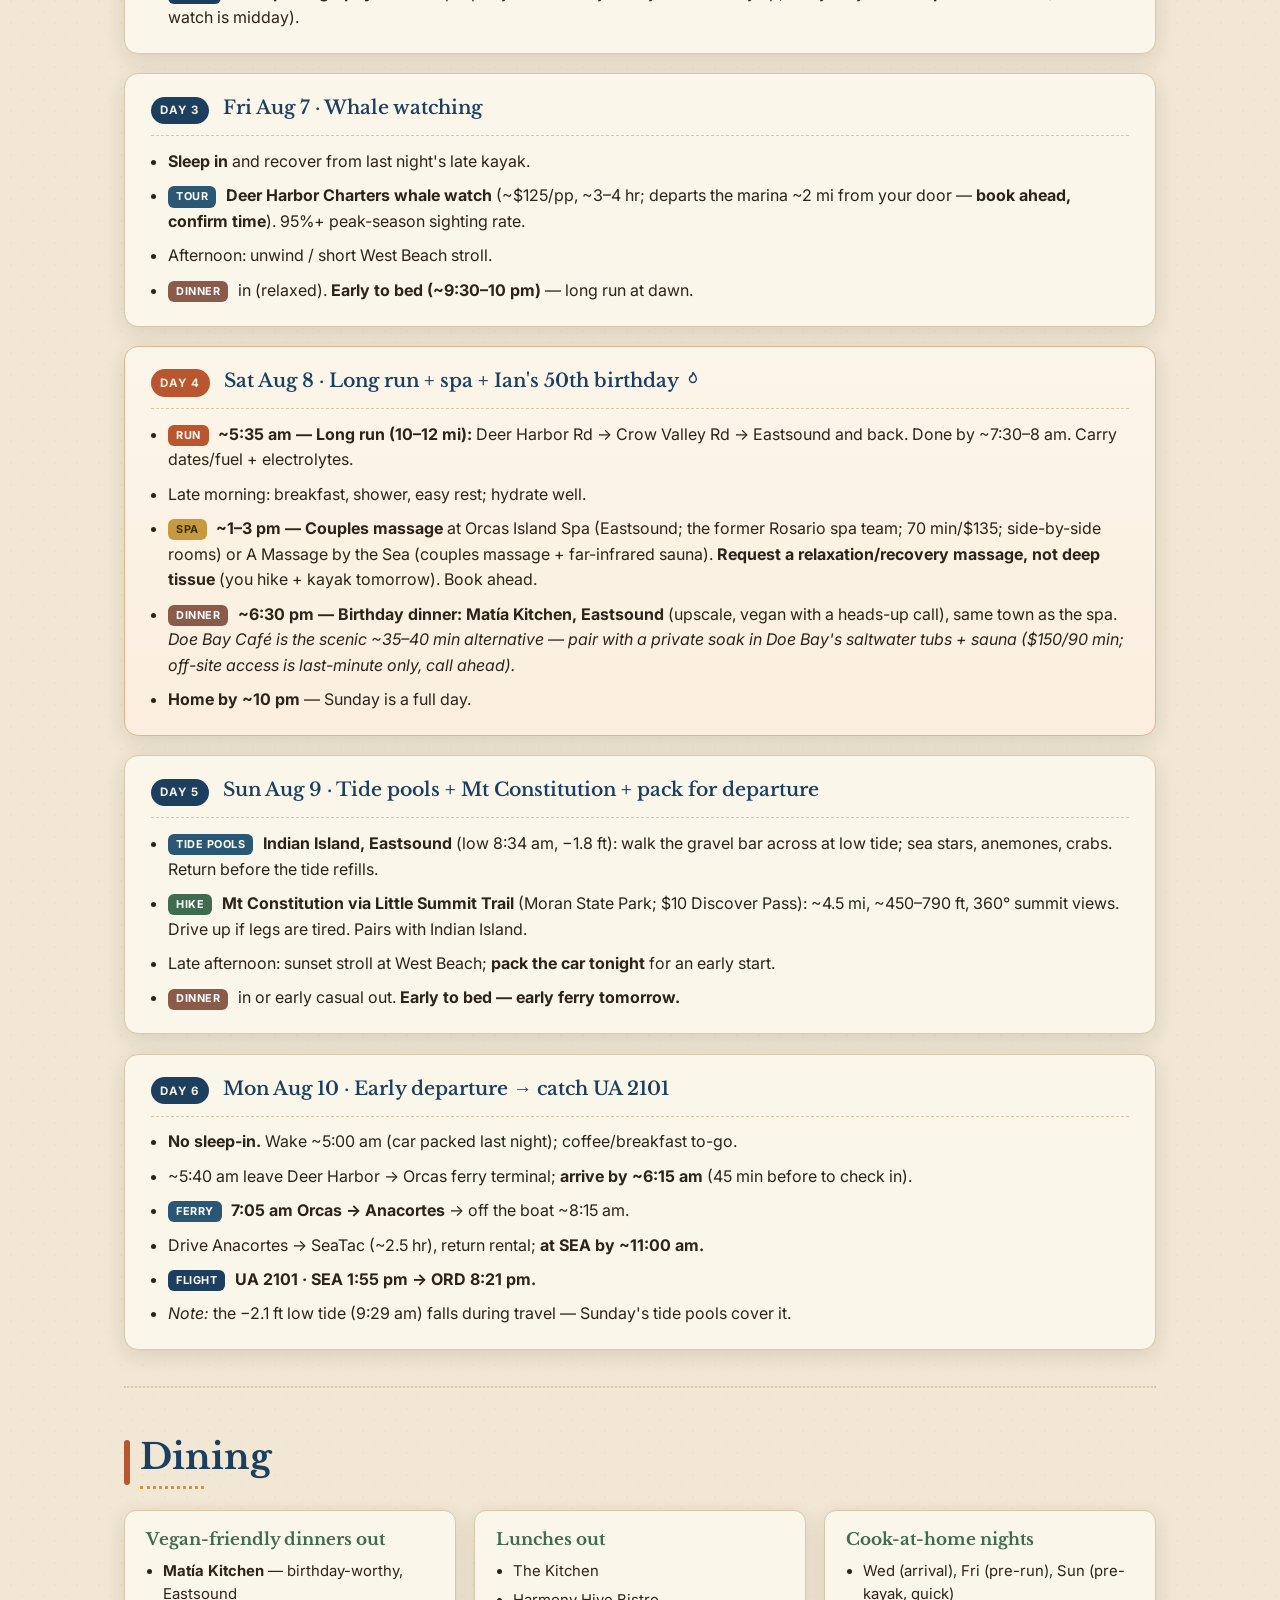
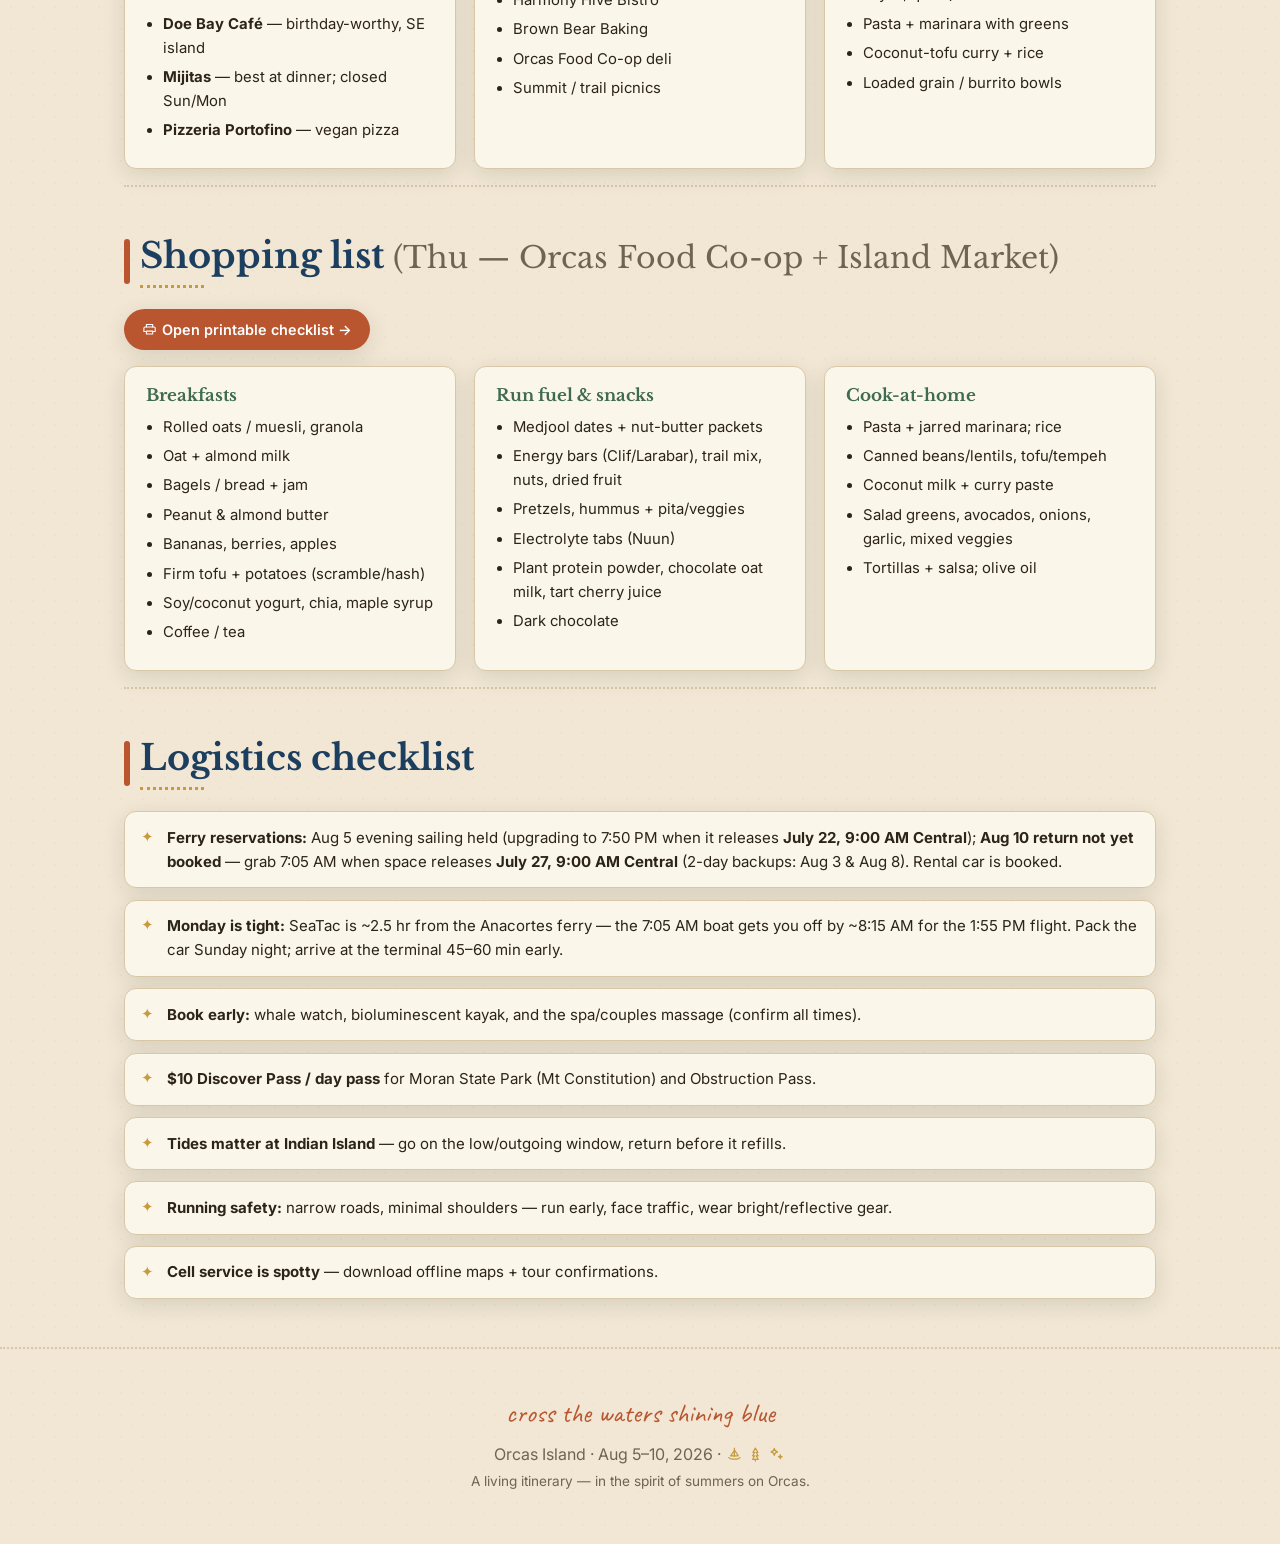
==== commit 30ea3875: "Match camp typography: switch headings to Libre Baskerville Co-authored-by: Cursor <cursoragent@curs" ====
--- a/index.html
+++ b/index.html
@@ -7,7 +7,7 @@
   <meta name="description" content="Itinerary for an Orcas Island trip, Aug 5–10, 2026." />
   <link rel="preconnect" href="https://fonts.googleapis.com" />
   <link rel="preconnect" href="https://fonts.gstatic.com" crossorigin />
-  <link href="https://fonts.googleapis.com/css2?family=Caveat:wght@500;700&family=Fraunces:opsz,wght@9..144,400;9..144,600;9..144,700&family=Inter:wght@400;500;600;700&display=swap" rel="stylesheet" />
+  <link href="https://fonts.googleapis.com/css2?family=Caveat:wght@500;700&family=Inter:wght@400;500;600;700&family=Libre+Baskerville:ital,wght@0,400;0,700;1,400&display=swap" rel="stylesheet" />
   <link rel="stylesheet" href="styles.css" />
 </head>
 <body>
--- a/styles.css
+++ b/styles.css
@@ -33,8 +33,8 @@
 }
 
 h1, h2, h3 {
-  font-family: "Fraunces", Georgia, serif;
-  line-height: 1.15;
+  font-family: "Libre Baskerville", Georgia, serif;
+  line-height: 1.2;
   margin: 0;
 }
 
@@ -108,12 +108,13 @@
   padding: 1.1rem 1.5rem;
 }
 .brand {
-  font-family: "Fraunces", serif;
-  font-weight: 700;
-  font-size: 1.15rem;
+  font-family: "Libre Baskerville", Georgia, serif;
+  font-weight: 700;
+  font-size: 1.05rem;
   color: #f6efe0;
   text-decoration: none;
-  letter-spacing: 0.3px;
+  letter-spacing: 1px;
+  text-transform: uppercase;
 }
 .nav-links { display: flex; gap: 1.4rem; }
 .nav-links a {
@@ -146,9 +147,10 @@
   margin: 0 0 0.4rem;
 }
 .hero h1 {
-  font-size: clamp(3rem, 9vw, 6rem);
-  font-weight: 700;
-  letter-spacing: -0.5px;
+  font-size: clamp(2.6rem, 8vw, 5rem);
+  font-weight: 400;
+  text-transform: uppercase;
+  letter-spacing: clamp(2px, 1.2vw, 8px);
 }
 .hero-script {
   font-family: "Caveat", cursive;
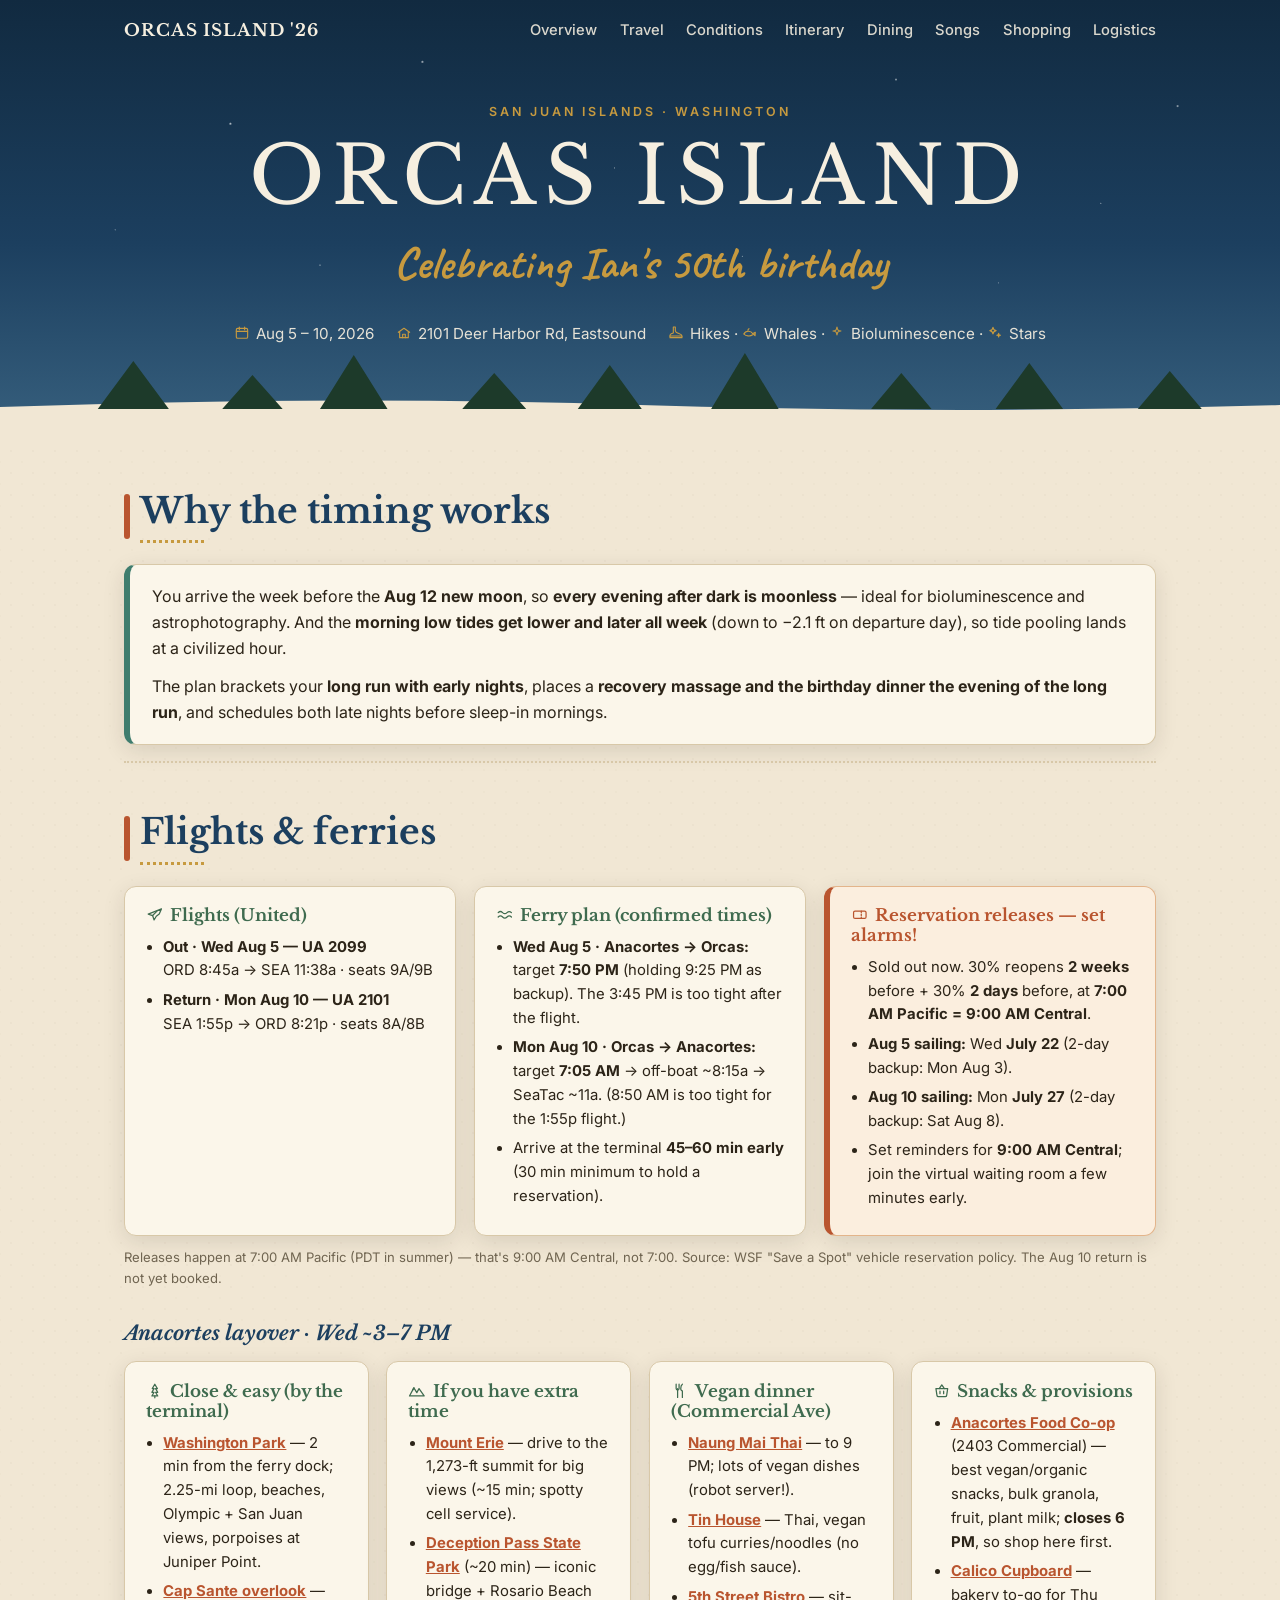
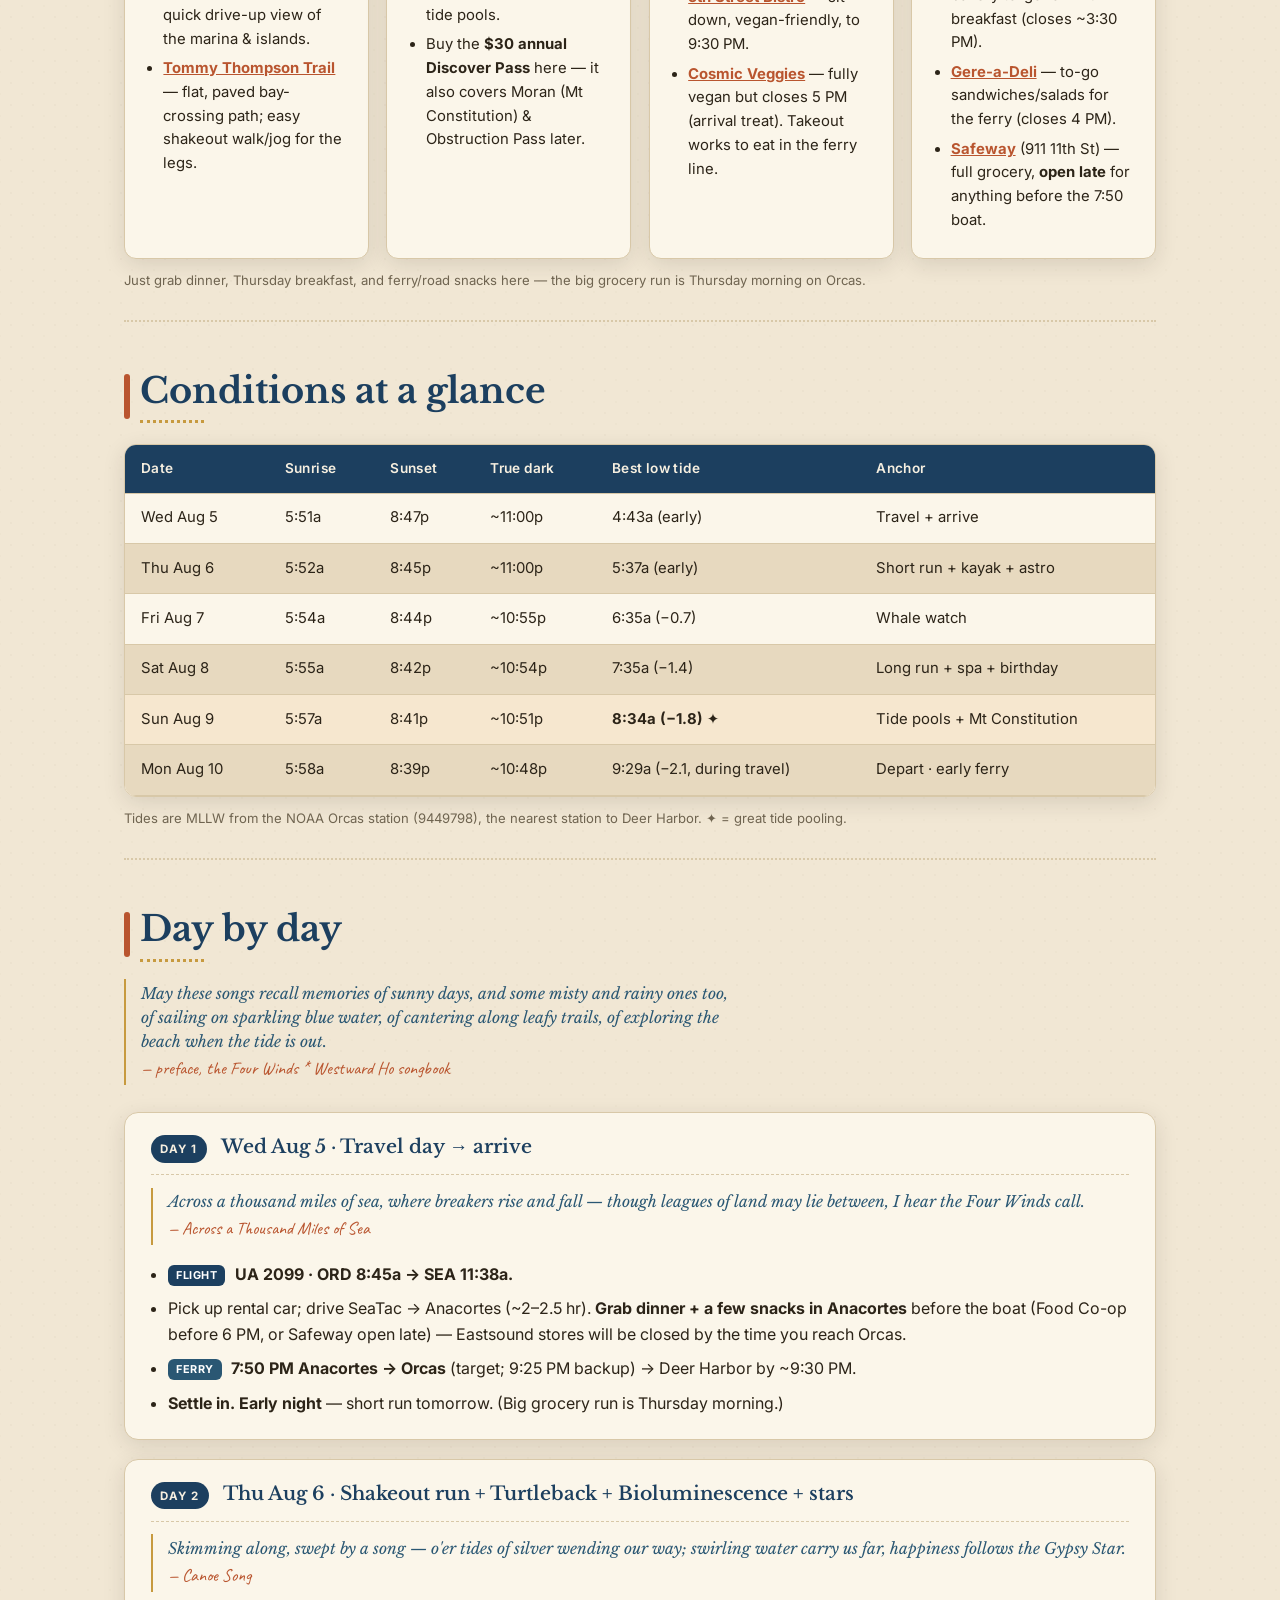
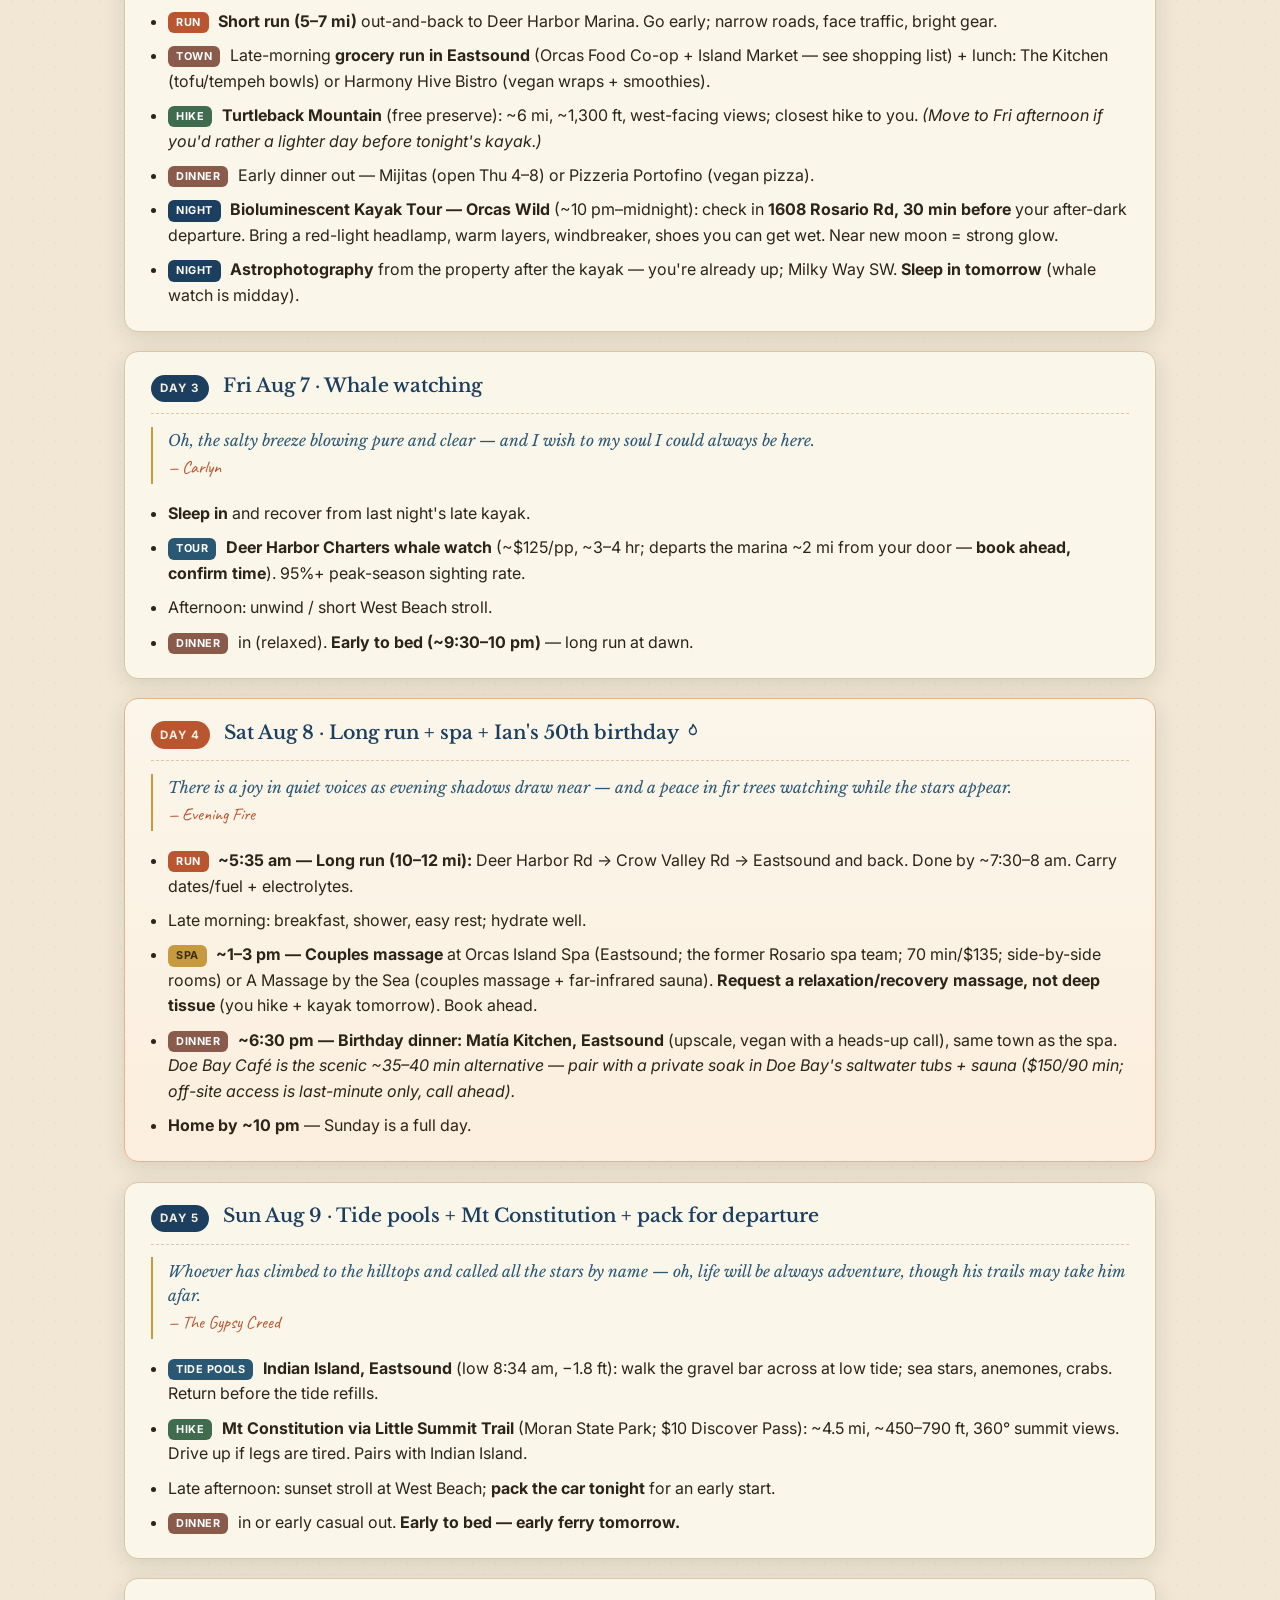
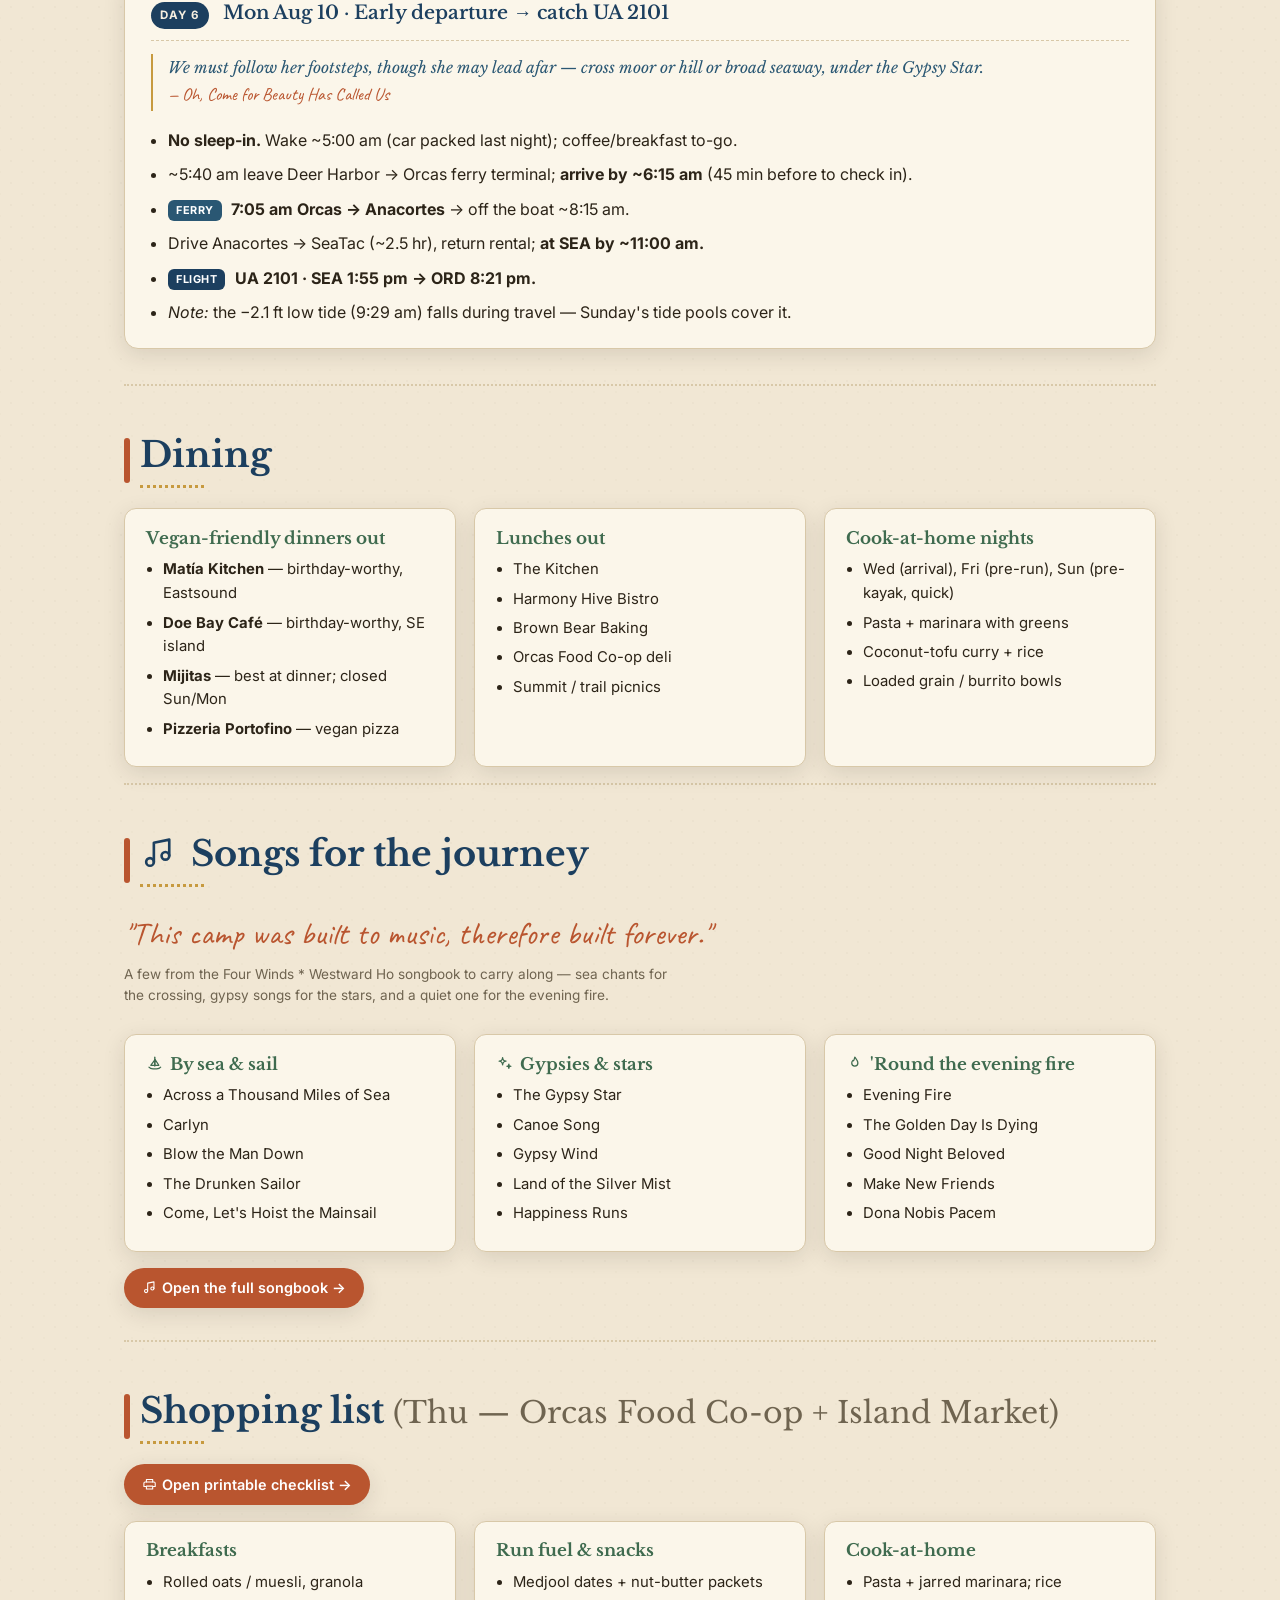
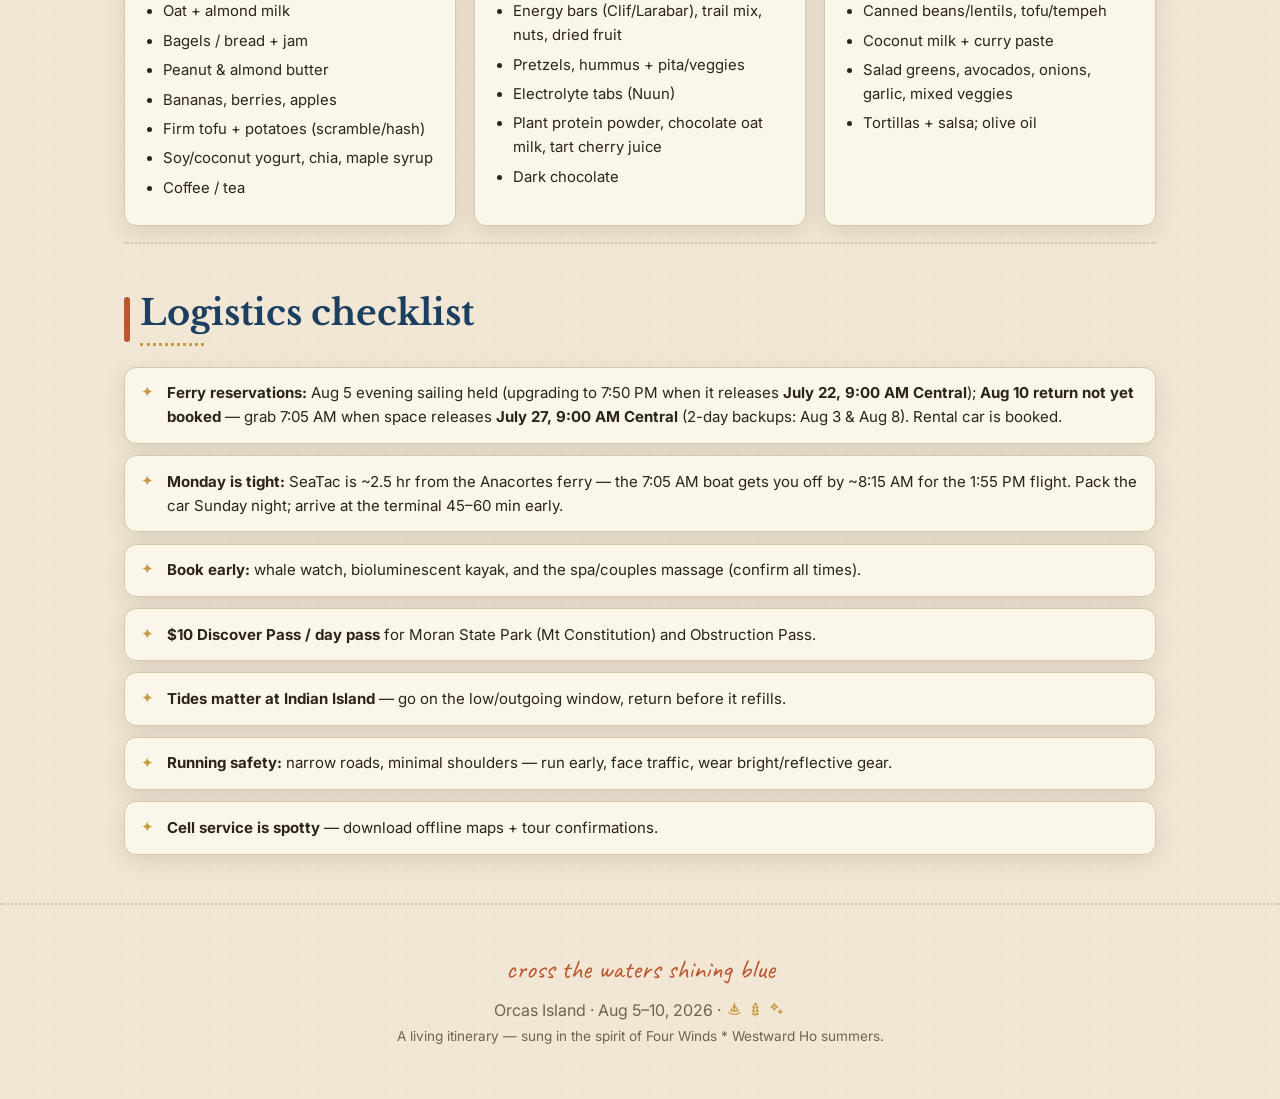
==== commit 50c73116: "Deepen camp vibe: weave FWWH songbook lyrics + add Songs section Co-authored-by: Cursor <cursoragent" ====
--- a/index.html
+++ b/index.html
@@ -31,6 +31,7 @@
       <symbol id="ic-printer" viewBox="0 0 24 24"><path d="M7 8V4h10v4"/><path d="M5 8h14a2 2 0 0 1 2 2v5h-4v4H7v-4H3v-5a2 2 0 0 1 2-2z"/><path d="M7 14.5h10"/></symbol>
       <symbol id="ic-bowl" viewBox="0 0 24 24"><path d="M3.5 11h17a8 8 0 0 1-8 8 8 8 0 0 1-8-8z"/><path d="M8.5 8c0-1.4.8-2.1 1.4-3M12.5 8c0-1.4.8-2.1 1.4-3"/></symbol>
       <symbol id="ic-pot" viewBox="0 0 24 24"><rect x="4.5" y="9.5" width="15" height="9.5" rx="2"/><path d="M2.5 9.5h19M4.5 13H2.8M19.5 13h1.7"/><path d="M9.5 6.5c0-1 .5-1.6 1-2.2M14 6.5c0-1 .5-1.6 1-2.2"/></symbol>
+      <symbol id="ic-note" viewBox="0 0 24 24"><path d="M9 17.5V5l10-2v10.5"/><circle cx="6.5" cy="17.5" r="2.5"/><circle cx="16.5" cy="13.5" r="2.5"/></symbol>
     </defs>
   </svg>
 
@@ -44,6 +45,7 @@
         <a href="#reference">Conditions</a>
         <a href="#itinerary">Itinerary</a>
         <a href="#dining">Dining</a>
+        <a href="#songs">Songs</a>
         <a href="#shopping">Shopping</a>
         <a href="#logistics">Logistics</a>
       </div>
@@ -175,6 +177,7 @@
     <!-- ITINERARY -->
     <section id="itinerary" class="section">
       <h2>Day by day</h2>
+      <p class="song-epigraph song-intro">May these songs recall memories of sunny days, and some misty and rainy ones too, of sailing on sparkling blue water, of cantering along leafy trails, of exploring the beach when the tide is out.<span class="song-cite">— preface, the Four Winds &#42; Westward Ho songbook</span></p>
 
       <!-- DAY 1 -->
       <article class="day-card">
@@ -182,6 +185,7 @@
           <span class="day-num">Day 1</span>
           <h3>Wed Aug 5 · Travel day → arrive</h3>
         </div>
+        <p class="song-epigraph">Across a thousand miles of sea, where breakers rise and fall &mdash; though leagues of land may lie between, I hear the Four Winds call.<span class="song-cite">— Across a Thousand Miles of Sea</span></p>
         <ul>
           <li><span class="tag tag-night">Flight</span> <strong>UA 2099 · ORD 8:45a → SEA 11:38a.</strong></li>
           <li>Pick up rental car; drive SeaTac → Anacortes (~2–2.5 hr). <strong>Grab dinner + a few snacks in Anacortes</strong> before the boat (Food Co-op before 6 PM, or Safeway open late) — Eastsound stores will be closed by the time you reach Orcas.</li>
@@ -196,6 +200,7 @@
           <span class="day-num">Day 2</span>
           <h3>Thu Aug 6 · Shakeout run + Turtleback + Bioluminescence + stars</h3>
         </div>
+        <p class="song-epigraph">Skimming along, swept by a song &mdash; o'er tides of silver wending our way; swirling water carry us far, happiness follows the Gypsy Star.<span class="song-cite">— Canoe Song</span></p>
         <ul>
           <li><span class="tag tag-run">Run</span> <strong>Short run (5–7 mi)</strong> out-and-back to Deer Harbor Marina. Go early; narrow roads, face traffic, bright gear.</li>
           <li><span class="tag tag-food">Town</span> Late-morning <strong>grocery run in Eastsound</strong> (Orcas Food Co-op + Island Market — see shopping list) + lunch: The Kitchen (tofu/tempeh bowls) or Harmony Hive Bistro (vegan wraps + smoothies).</li>
@@ -212,6 +217,7 @@
           <span class="day-num">Day 3</span>
           <h3>Fri Aug 7 · Whale watching</h3>
         </div>
+        <p class="song-epigraph">Oh, the salty breeze blowing pure and clear &mdash; and I wish to my soul I could always be here.<span class="song-cite">— Carlyn</span></p>
         <ul>
           <li><strong>Sleep in</strong> and recover from last night's late kayak.</li>
           <li><span class="tag tag-water">Tour</span> <strong>Deer Harbor Charters whale watch</strong> (~$125/pp, ~3–4 hr; departs the marina ~2 mi from your door — <strong>book ahead, confirm time</strong>). 95%+ peak-season sighting rate.</li>
@@ -226,6 +232,7 @@
           <span class="day-num">Day 4</span>
           <h3>Sat Aug 8 · Long run + spa + Ian's 50th birthday <svg class="ic" aria-hidden="true"><use href="#ic-fire"/></svg></h3>
         </div>
+        <p class="song-epigraph">There is a joy in quiet voices as evening shadows draw near &mdash; and a peace in fir trees watching while the stars appear.<span class="song-cite">— Evening Fire</span></p>
         <ul>
           <li><span class="tag tag-run">Run</span> <strong>~5:35 am — Long run (10–12 mi):</strong> Deer Harbor Rd → Crow Valley Rd → Eastsound and back. Done by ~7:30–8 am. Carry dates/fuel + electrolytes.</li>
           <li>Late morning: breakfast, shower, easy rest; hydrate well.</li>
@@ -241,6 +248,7 @@
           <span class="day-num">Day 5</span>
           <h3>Sun Aug 9 · Tide pools + Mt Constitution + pack for departure</h3>
         </div>
+        <p class="song-epigraph">Whoever has climbed to the hilltops and called all the stars by name &mdash; oh, life will be always adventure, though his trails may take him afar.<span class="song-cite">— The Gypsy Creed</span></p>
         <ul>
           <li><span class="tag tag-water">Tide pools</span> <strong>Indian Island, Eastsound</strong> (low 8:34 am, −1.8 ft): walk the gravel bar across at low tide; sea stars, anemones, crabs. Return before the tide refills.</li>
           <li><span class="tag tag-hike">Hike</span> <strong>Mt Constitution via Little Summit Trail</strong> (Moran State Park; $10 Discover Pass): ~4.5 mi, ~450–790 ft, 360° summit views. Drive up if legs are tired. Pairs with Indian Island.</li>
@@ -255,6 +263,7 @@
           <span class="day-num">Day 6</span>
           <h3>Mon Aug 10 · Early departure → catch UA 2101</h3>
         </div>
+        <p class="song-epigraph">We must follow her footsteps, though she may lead afar &mdash; cross moor or hill or broad seaway, under the Gypsy Star.<span class="song-cite">— Oh, Come for Beauty Has Called Us</span></p>
         <ul>
           <li><strong>No sleep-in.</strong> Wake ~5:00 am (car packed last night); coffee/breakfast to-go.</li>
           <li>~5:40 am leave Deer Harbor → Orcas ferry terminal; <strong>arrive by ~6:15 am</strong> (45 min before to check in).</li>
@@ -299,6 +308,46 @@
           </ul>
         </div>
       </div>
+    </section>
+
+    <!-- SONGS -->
+    <section id="songs" class="section">
+      <h2><svg class="ic" aria-hidden="true"><use href="#ic-note"/></svg>Songs for the journey</h2>
+      <p class="songbook-motto">"This camp was built to music, therefore built forever."</p>
+      <p class="song-intro muted">A few from the Four Winds &#42; Westward Ho songbook to carry along &mdash; sea chants for the crossing, gypsy songs for the stars, and a quiet one for the evening fire.</p>
+      <div class="grid">
+        <div class="info-card">
+          <h3><svg class="ic" aria-hidden="true"><use href="#ic-sail"/></svg>By sea &amp; sail</h3>
+          <ul>
+            <li>Across a Thousand Miles of Sea</li>
+            <li>Carlyn</li>
+            <li>Blow the Man Down</li>
+            <li>The Drunken Sailor</li>
+            <li>Come, Let's Hoist the Mainsail</li>
+          </ul>
+        </div>
+        <div class="info-card">
+          <h3><svg class="ic" aria-hidden="true"><use href="#ic-stars"/></svg>Gypsies &amp; stars</h3>
+          <ul>
+            <li>The Gypsy Star</li>
+            <li>Canoe Song</li>
+            <li>Gypsy Wind</li>
+            <li>Land of the Silver Mist</li>
+            <li>Happiness Runs</li>
+          </ul>
+        </div>
+        <div class="info-card">
+          <h3><svg class="ic" aria-hidden="true"><use href="#ic-fire"/></svg>'Round the evening fire</h3>
+          <ul>
+            <li>Evening Fire</li>
+            <li>The Golden Day Is Dying</li>
+            <li>Good Night Beloved</li>
+            <li>Make New Friends</li>
+            <li>Dona Nobis Pacem</li>
+          </ul>
+        </div>
+      </div>
+      <p><a class="btn" href="https://fourwindscamp.org/wp-content/uploads/2019/03/Songbook_to_Print.pdf" target="_blank" rel="noopener"><svg class="ic" aria-hidden="true"><use href="#ic-note"/></svg>Open the full songbook →</a></p>
     </section>
 
     <!-- SHOPPING -->
@@ -361,7 +410,7 @@
   <footer class="site-footer">
     <p class="footer-script">cross the waters shining blue</p>
     <p>Orcas Island · Aug 5–10, 2026 · <span class="footer-icons"><svg class="ic" aria-hidden="true"><use href="#ic-sail"/></svg><svg class="ic" aria-hidden="true"><use href="#ic-pine"/></svg><svg class="ic" aria-hidden="true"><use href="#ic-stars"/></svg></span></p>
-    <p class="muted">A living itinerary — in the spirit of summers on Orcas.</p>
+    <p class="muted">A living itinerary — sung in the spirit of Four Winds &#42; Westward Ho summers.</p>
   </footer>
 
   <script>
--- a/styles.css
+++ b/styles.css
@@ -56,6 +56,36 @@
 .hero-meta .ic { color: var(--gold); }
 .footer-icons { display: inline-block; }
 .footer-icons .ic { color: var(--gold); margin: 0 0.12em; }
+
+/* songbook lyric epigraphs */
+.song-epigraph {
+  font-family: "Libre Baskerville", Georgia, serif;
+  font-style: italic;
+  color: var(--ocean-2);
+  font-size: 0.97rem;
+  line-height: 1.55;
+  margin: 0.15rem 0 1.05rem;
+  padding: 0.15rem 0 0.15rem 0.95rem;
+  border-left: 2px solid var(--gold);
+}
+.song-cite {
+  display: block;
+  font-family: "Caveat", cursive;
+  font-style: normal;
+  color: var(--coral);
+  font-size: 1.12rem;
+  margin-top: 0.05rem;
+}
+.song-intro {
+  max-width: 62ch;
+  margin: -0.2rem 0 1.7rem;
+}
+.songbook-motto {
+  font-family: "Caveat", cursive;
+  font-size: clamp(1.4rem, 4vw, 2rem);
+  color: var(--coral);
+  margin: 0 0 0.5rem;
+}
 
 /* ---------- HERO ---------- */
 .hero {
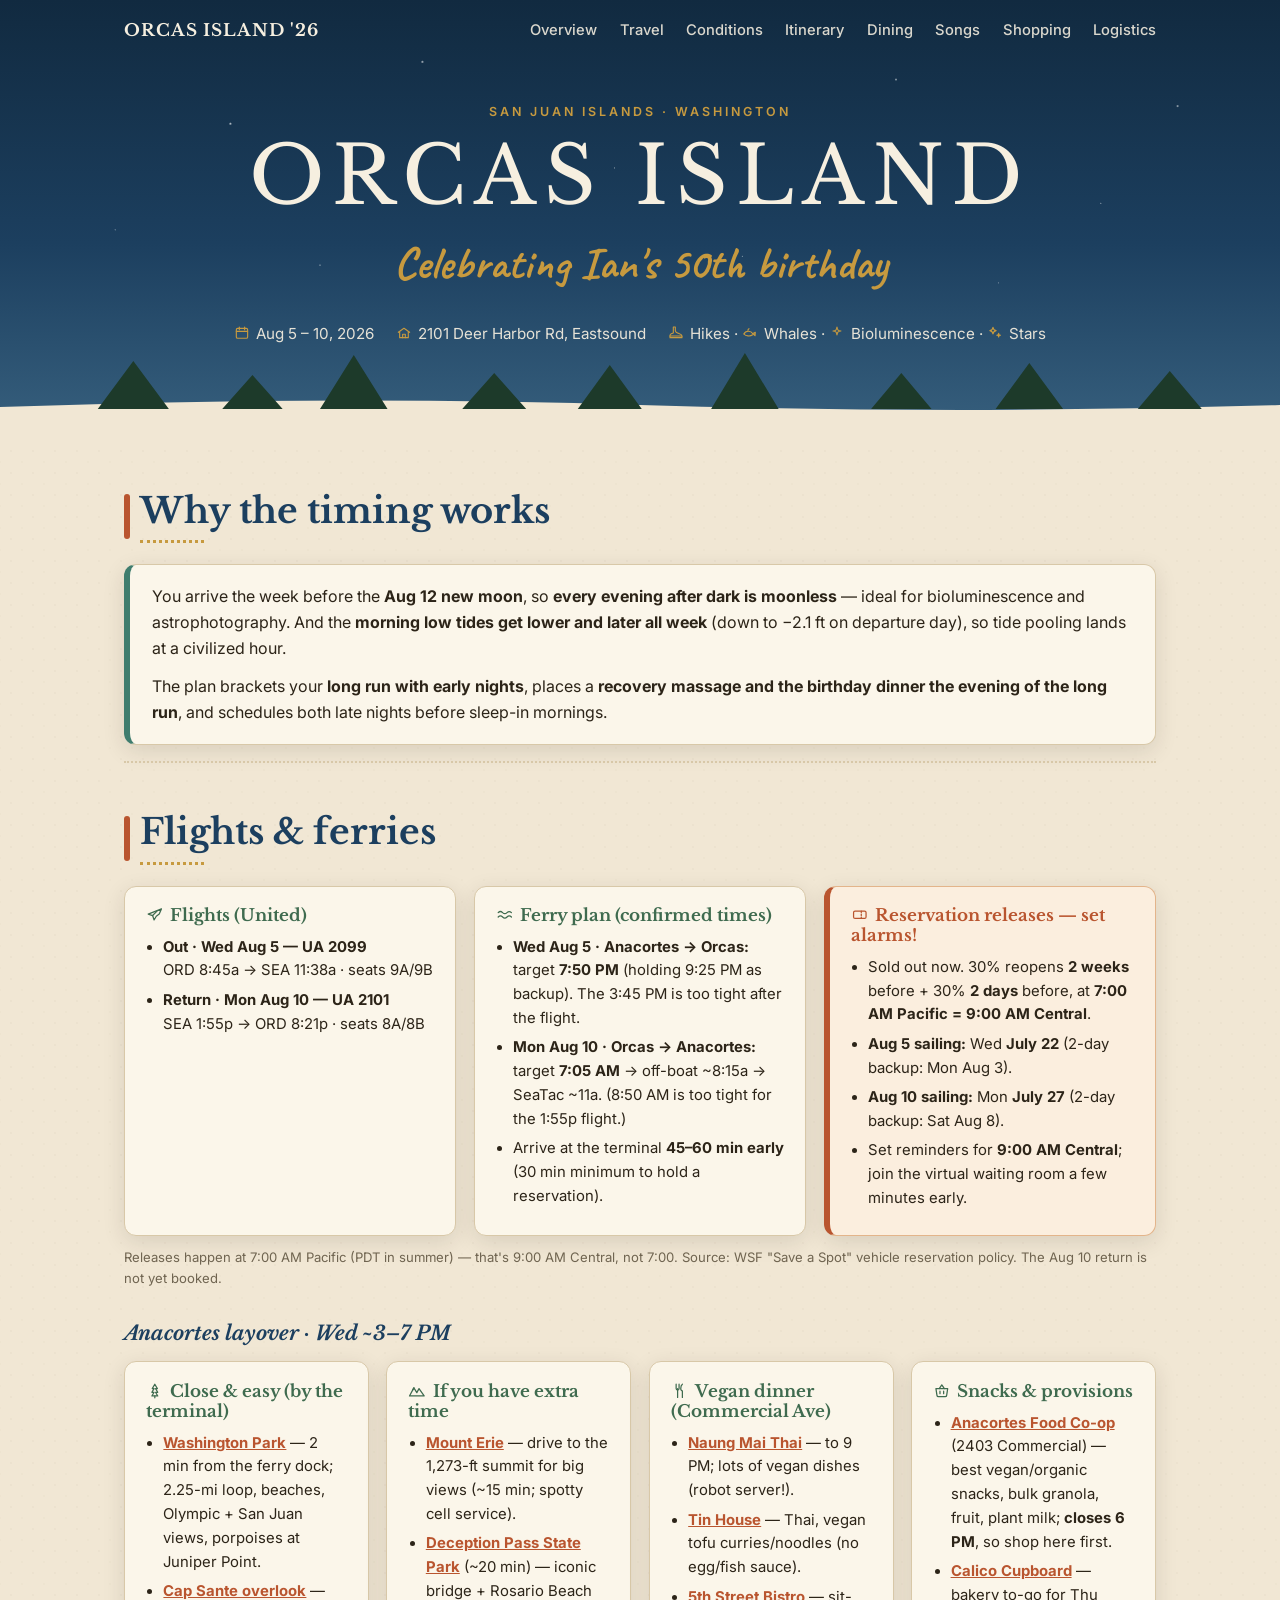
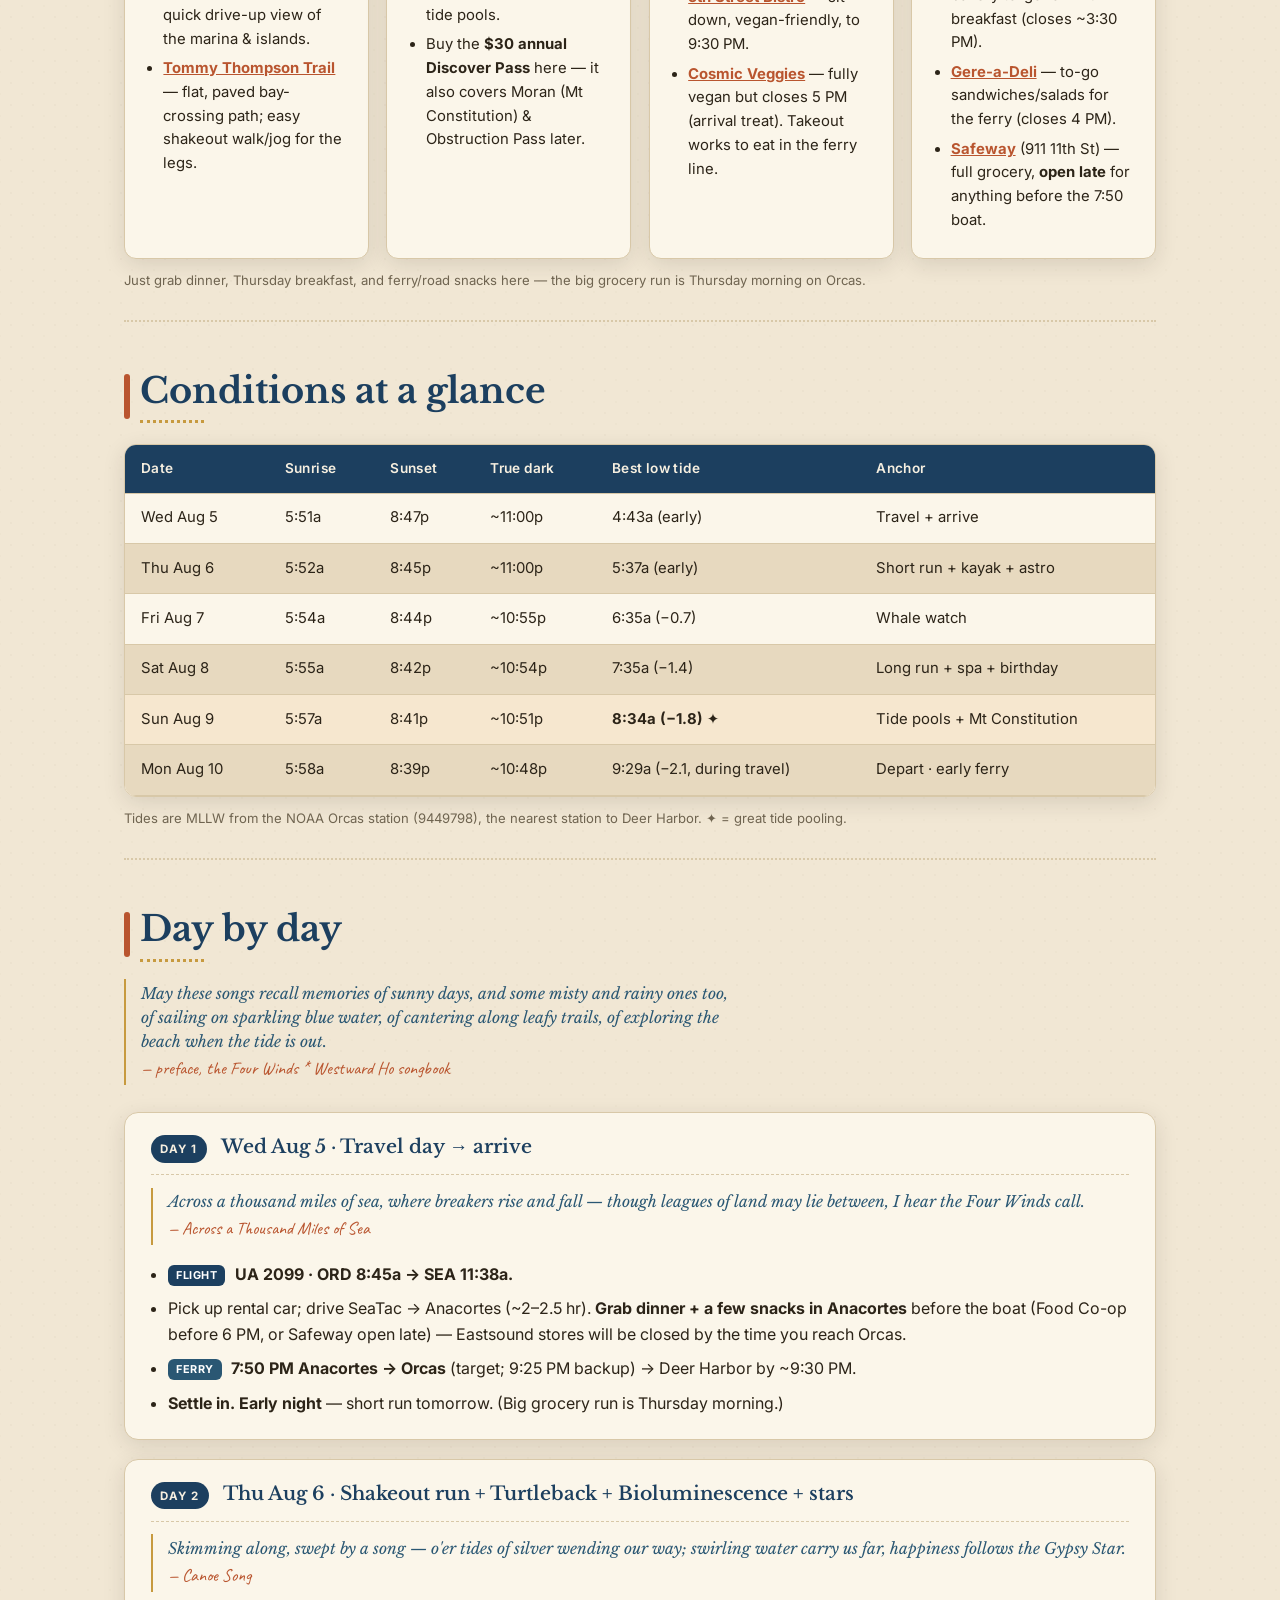
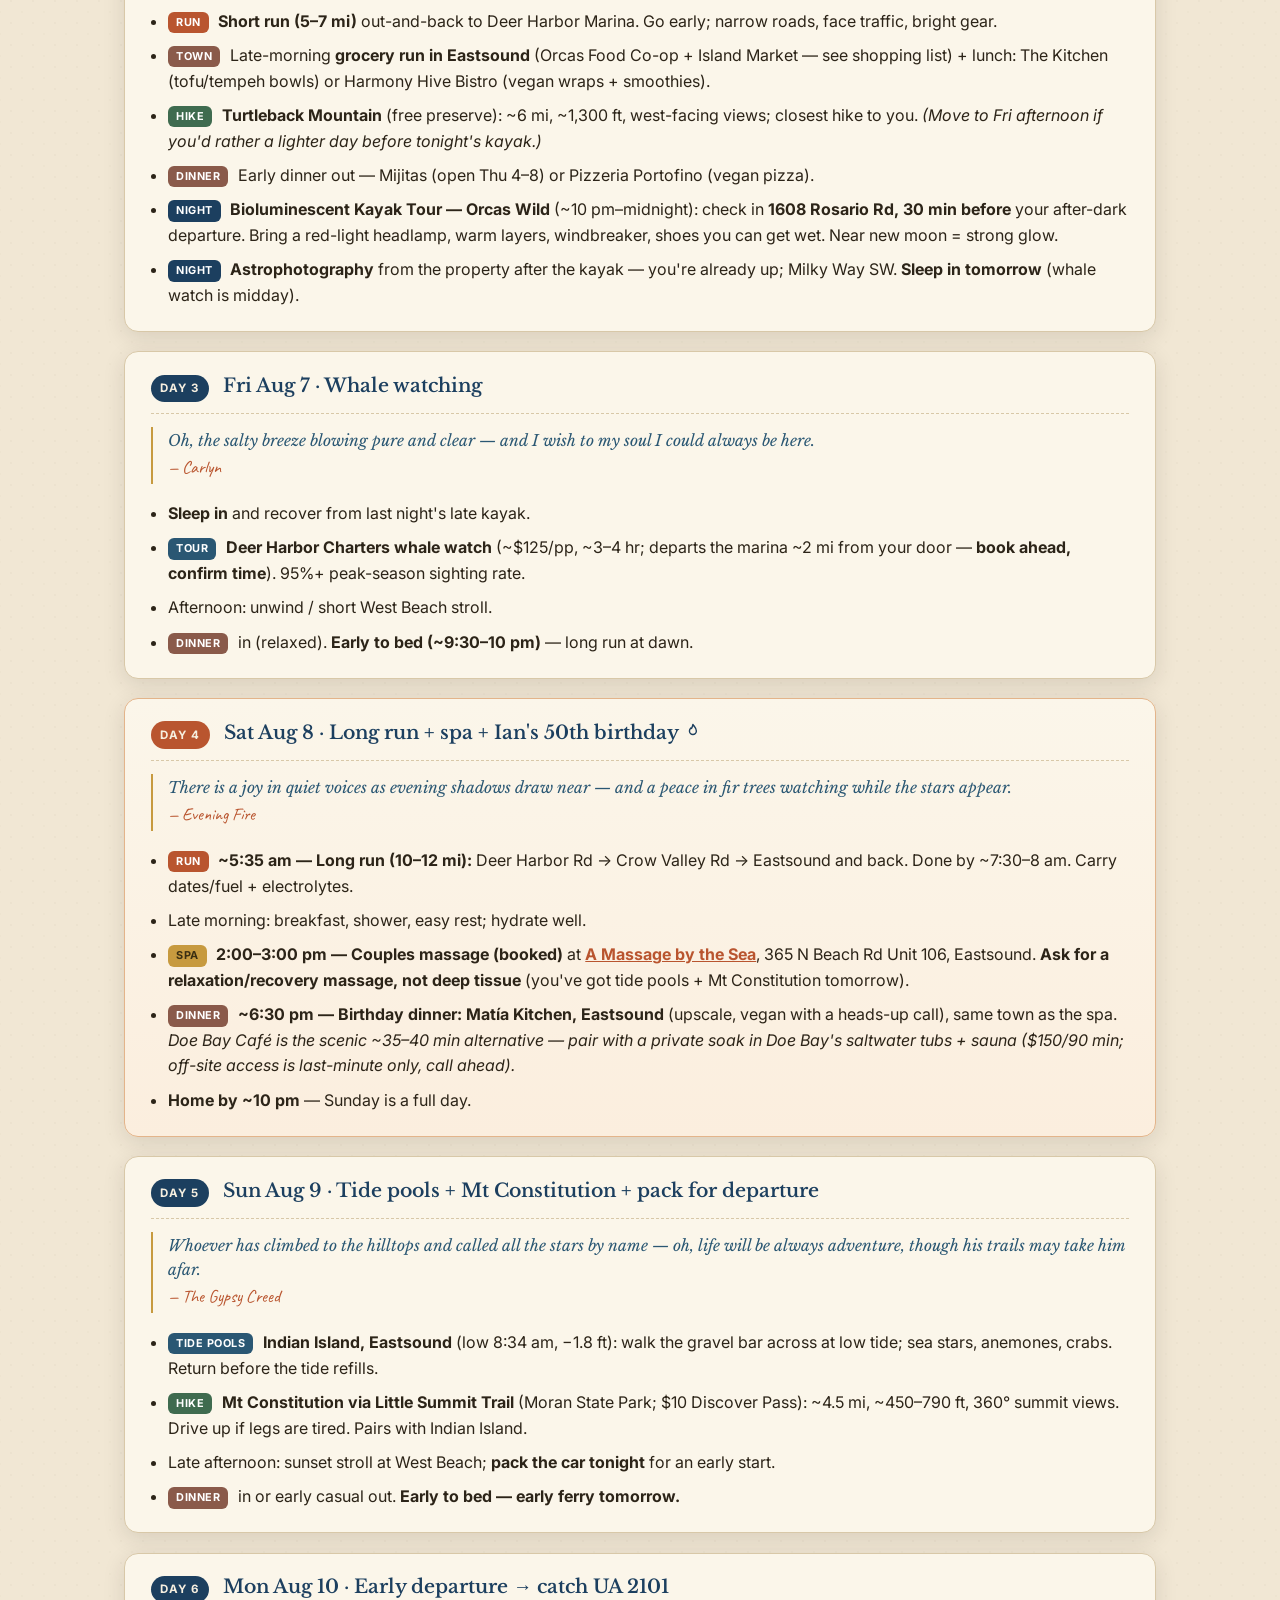
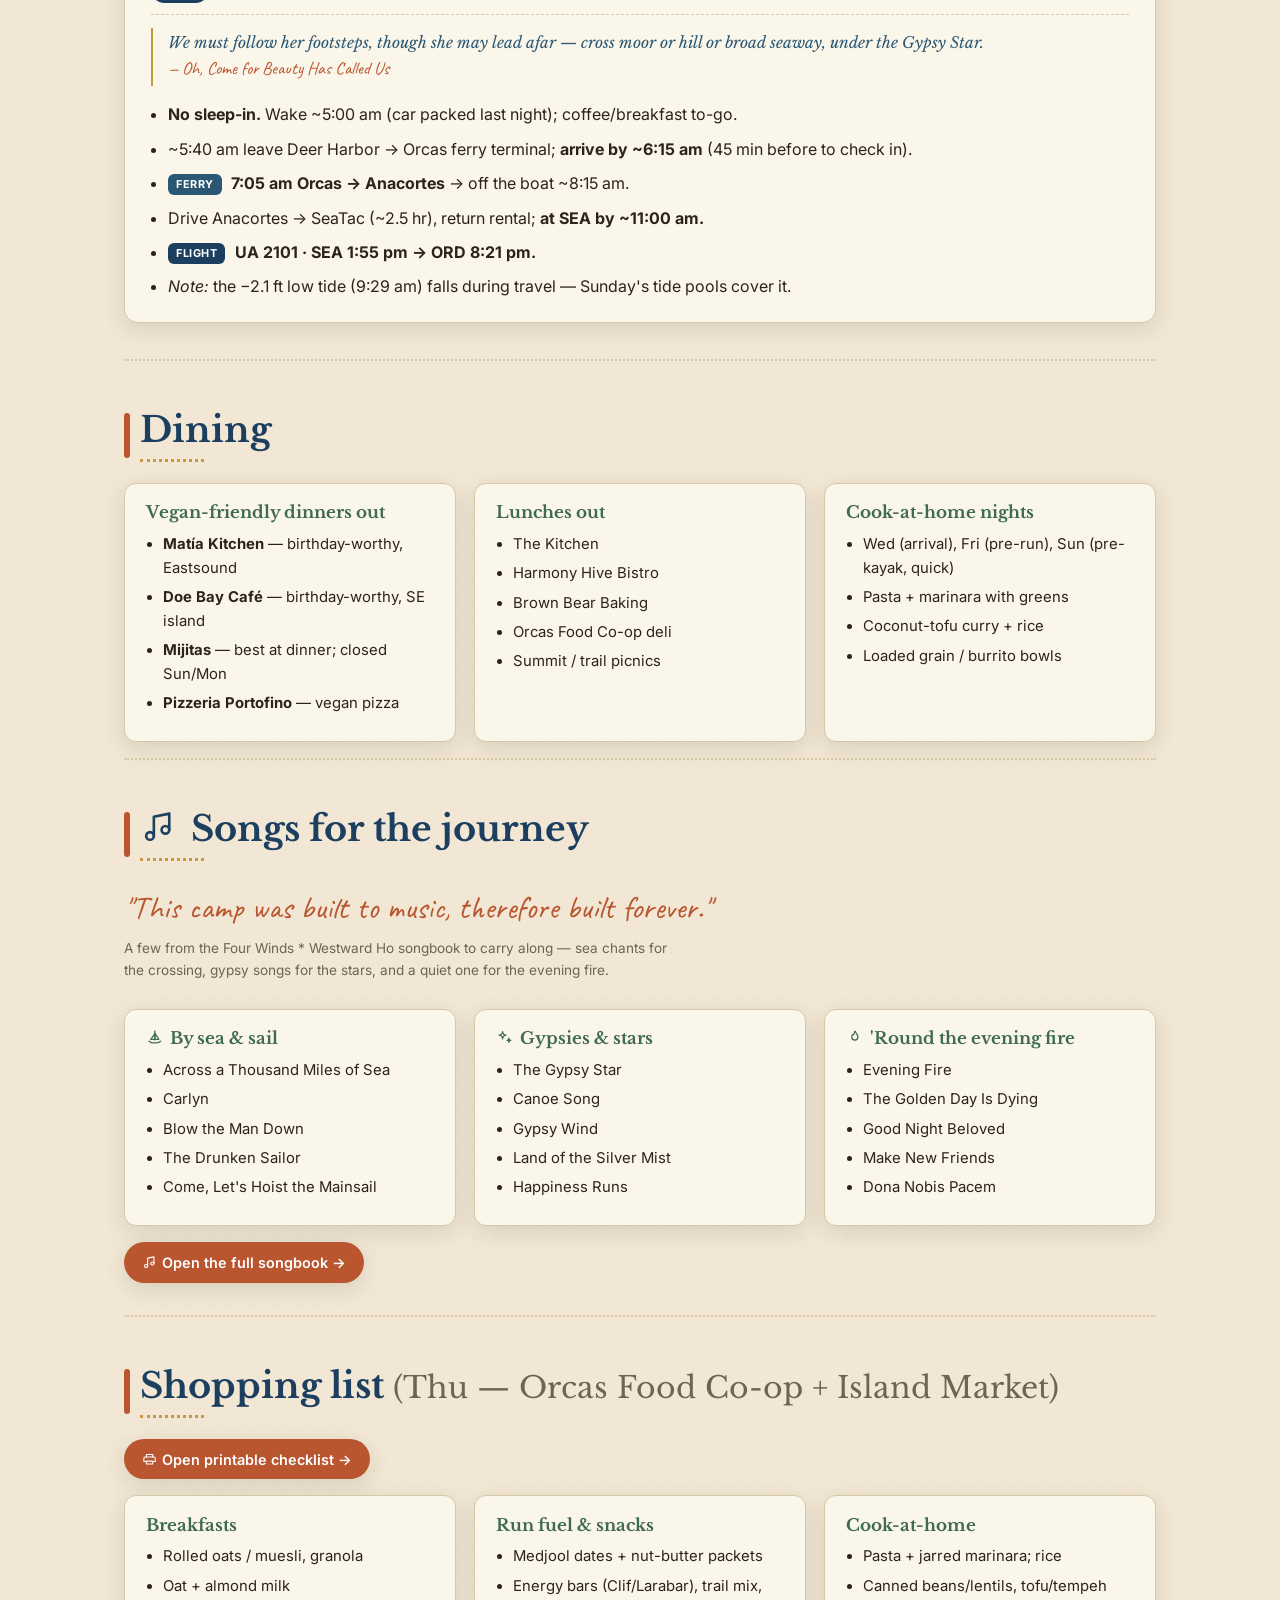
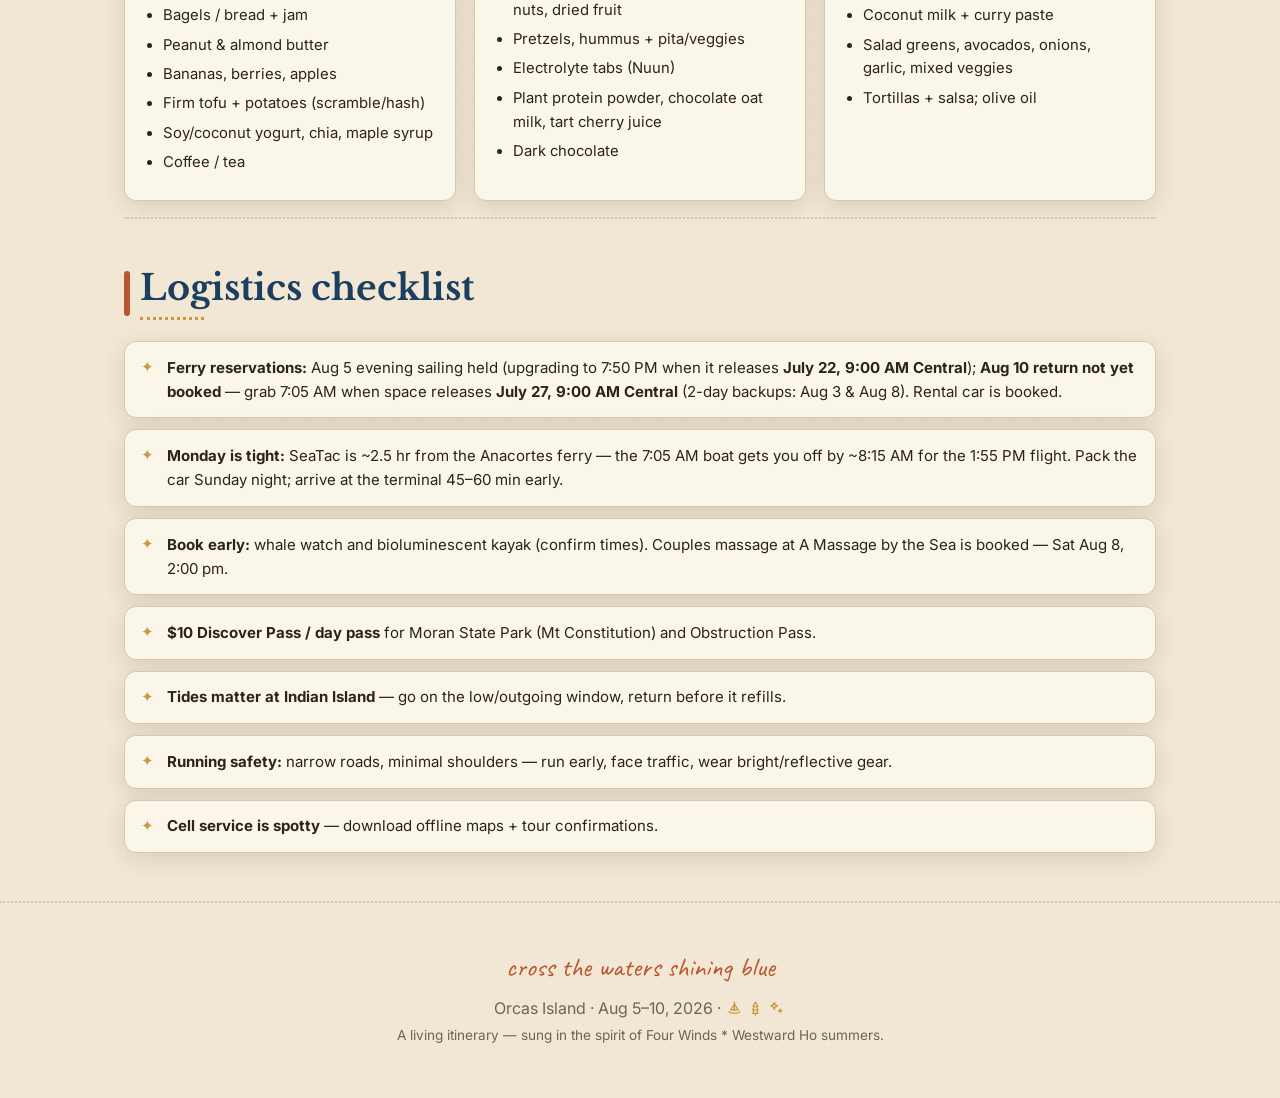
==== commit 5e99c760: "Confirm spa booking: A Massage by the Sea, Sat Aug 8 2pm Co-authored-by: Cursor <cursoragent@cursor." ====
--- a/index.html
+++ b/index.html
@@ -236,7 +236,7 @@
         <ul>
           <li><span class="tag tag-run">Run</span> <strong>~5:35 am — Long run (10–12 mi):</strong> Deer Harbor Rd → Crow Valley Rd → Eastsound and back. Done by ~7:30–8 am. Carry dates/fuel + electrolytes.</li>
           <li>Late morning: breakfast, shower, easy rest; hydrate well.</li>
-          <li><span class="tag tag-spa">Spa</span> <strong>~1–3 pm — Couples massage</strong> at Orcas Island Spa (Eastsound; the former Rosario spa team; 70 min/$135; side-by-side rooms) or A Massage by the Sea (couples massage + far-infrared sauna). <strong>Request a relaxation/recovery massage, not deep tissue</strong> (you hike + kayak tomorrow). Book ahead.</li>
+          <li><span class="tag tag-spa">Spa</span> <strong>2:00–3:00 pm — Couples massage (booked)</strong> at <a href="https://www.google.com/maps/search/?api=1&amp;query=A+Massage+by+the+Sea+365+N+Beach+Rd+Eastsound+WA" target="_blank" rel="noopener"><strong>A Massage by the Sea</strong></a>, 365 N Beach Rd Unit 106, Eastsound. <strong>Ask for a relaxation/recovery massage, not deep tissue</strong> (you've got tide pools + Mt Constitution tomorrow).</li>
           <li><span class="tag tag-food">Dinner</span> <strong>~6:30 pm — Birthday dinner: Matía Kitchen, Eastsound</strong> (upscale, vegan with a heads-up call), same town as the spa. <em>Doe Bay Café is the scenic ~35–40 min alternative — pair with a private soak in Doe Bay's saltwater tubs + sauna ($150/90 min; off-site access is last-minute only, call ahead).</em></li>
           <li><strong>Home by ~10 pm</strong> — Sunday is a full day.</li>
         </ul>
@@ -398,7 +398,7 @@
       <ul class="checklist">
         <li><strong>Ferry reservations:</strong> Aug 5 evening sailing held (upgrading to 7:50 PM when it releases <strong>July 22, 9:00 AM Central</strong>); <strong>Aug 10 return not yet booked</strong> — grab 7:05 AM when space releases <strong>July 27, 9:00 AM Central</strong> (2-day backups: Aug 3 &amp; Aug 8). Rental car is booked.</li>
         <li><strong>Monday is tight:</strong> SeaTac is ~2.5 hr from the Anacortes ferry — the 7:05 AM boat gets you off by ~8:15 AM for the 1:55 PM flight. Pack the car Sunday night; arrive at the terminal 45–60 min early.</li>
-        <li><strong>Book early:</strong> whale watch, bioluminescent kayak, and the spa/couples massage (confirm all times).</li>
+        <li><strong>Book early:</strong> whale watch and bioluminescent kayak (confirm times). Couples massage at A Massage by the Sea is booked — Sat Aug 8, 2:00 pm.</li>
         <li><strong>$10 Discover Pass / day pass</strong> for Moran State Park (Mt Constitution) and Obstruction Pass.</li>
         <li><strong>Tides matter at Indian Island</strong> — go on the low/outgoing window, return before it refills.</li>
         <li><strong>Running safety:</strong> narrow roads, minimal shoulders — run early, face traffic, wear bright/reflective gear.</li>
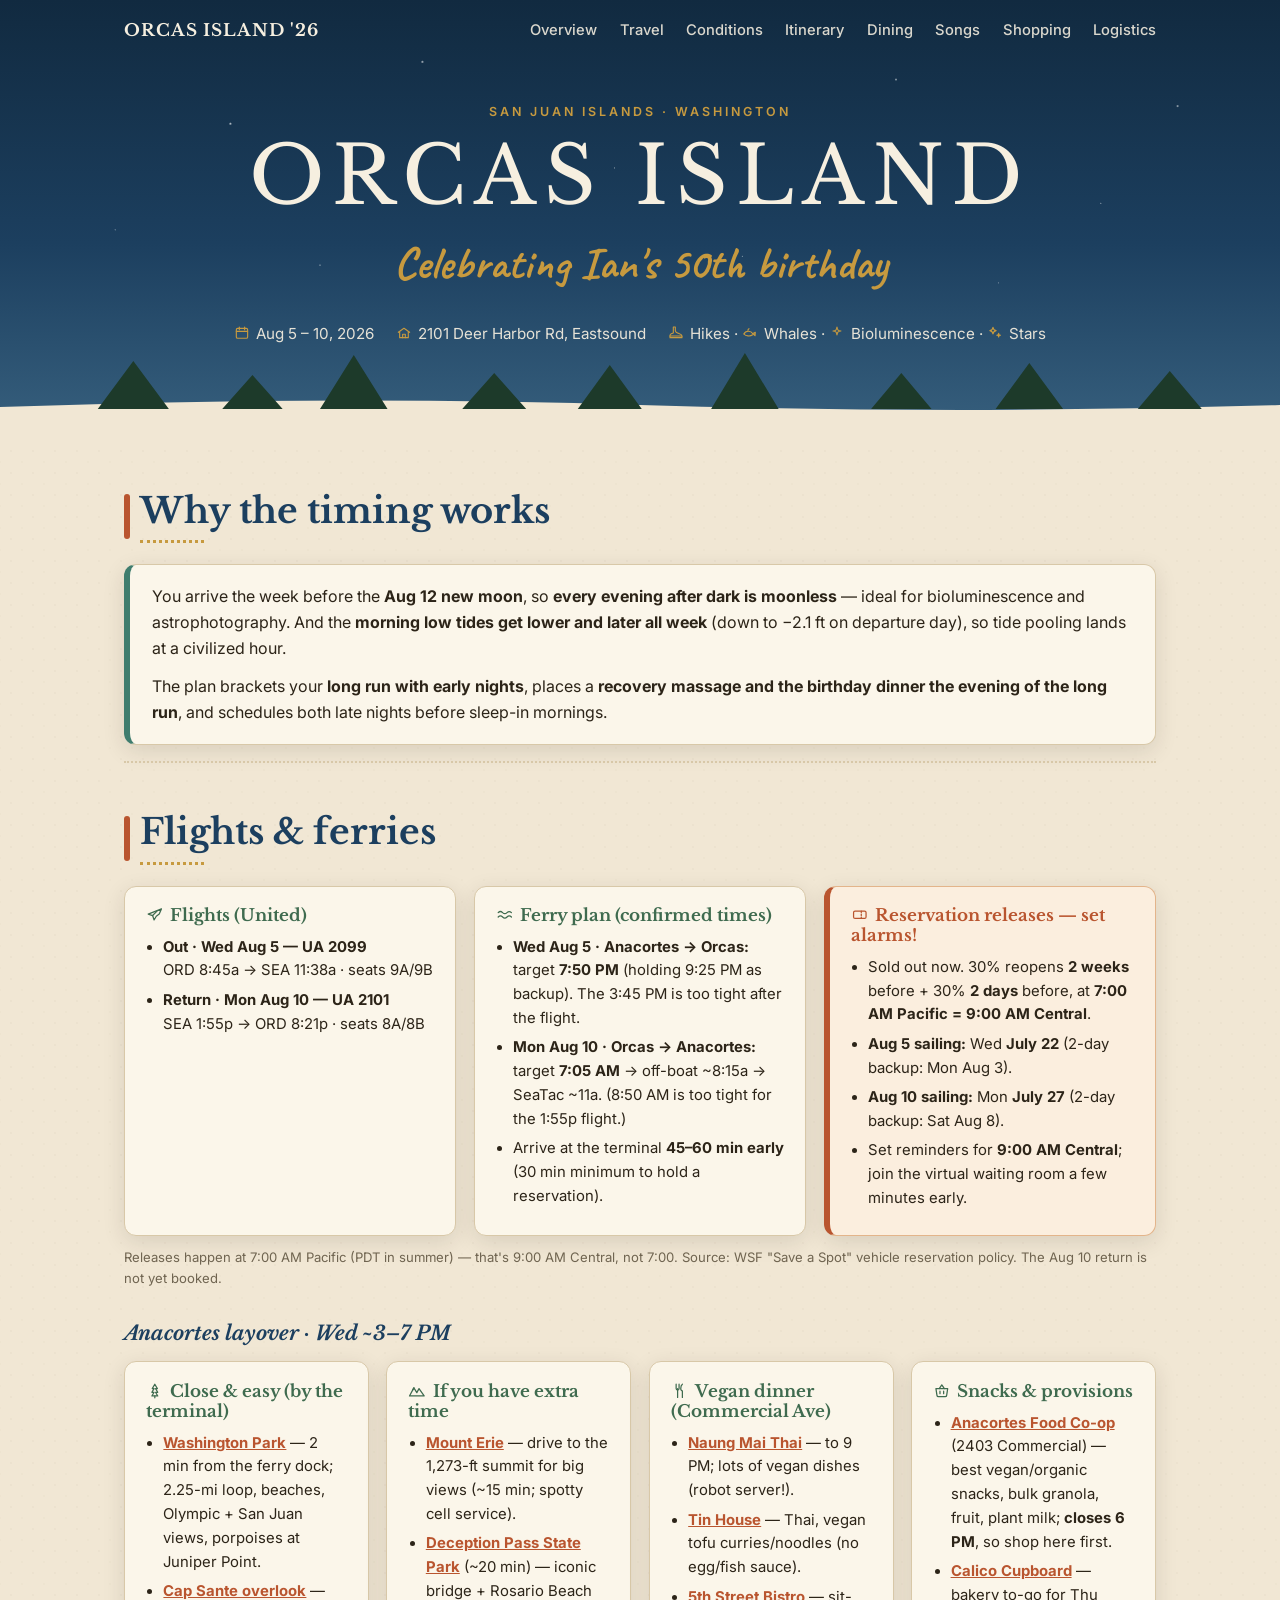
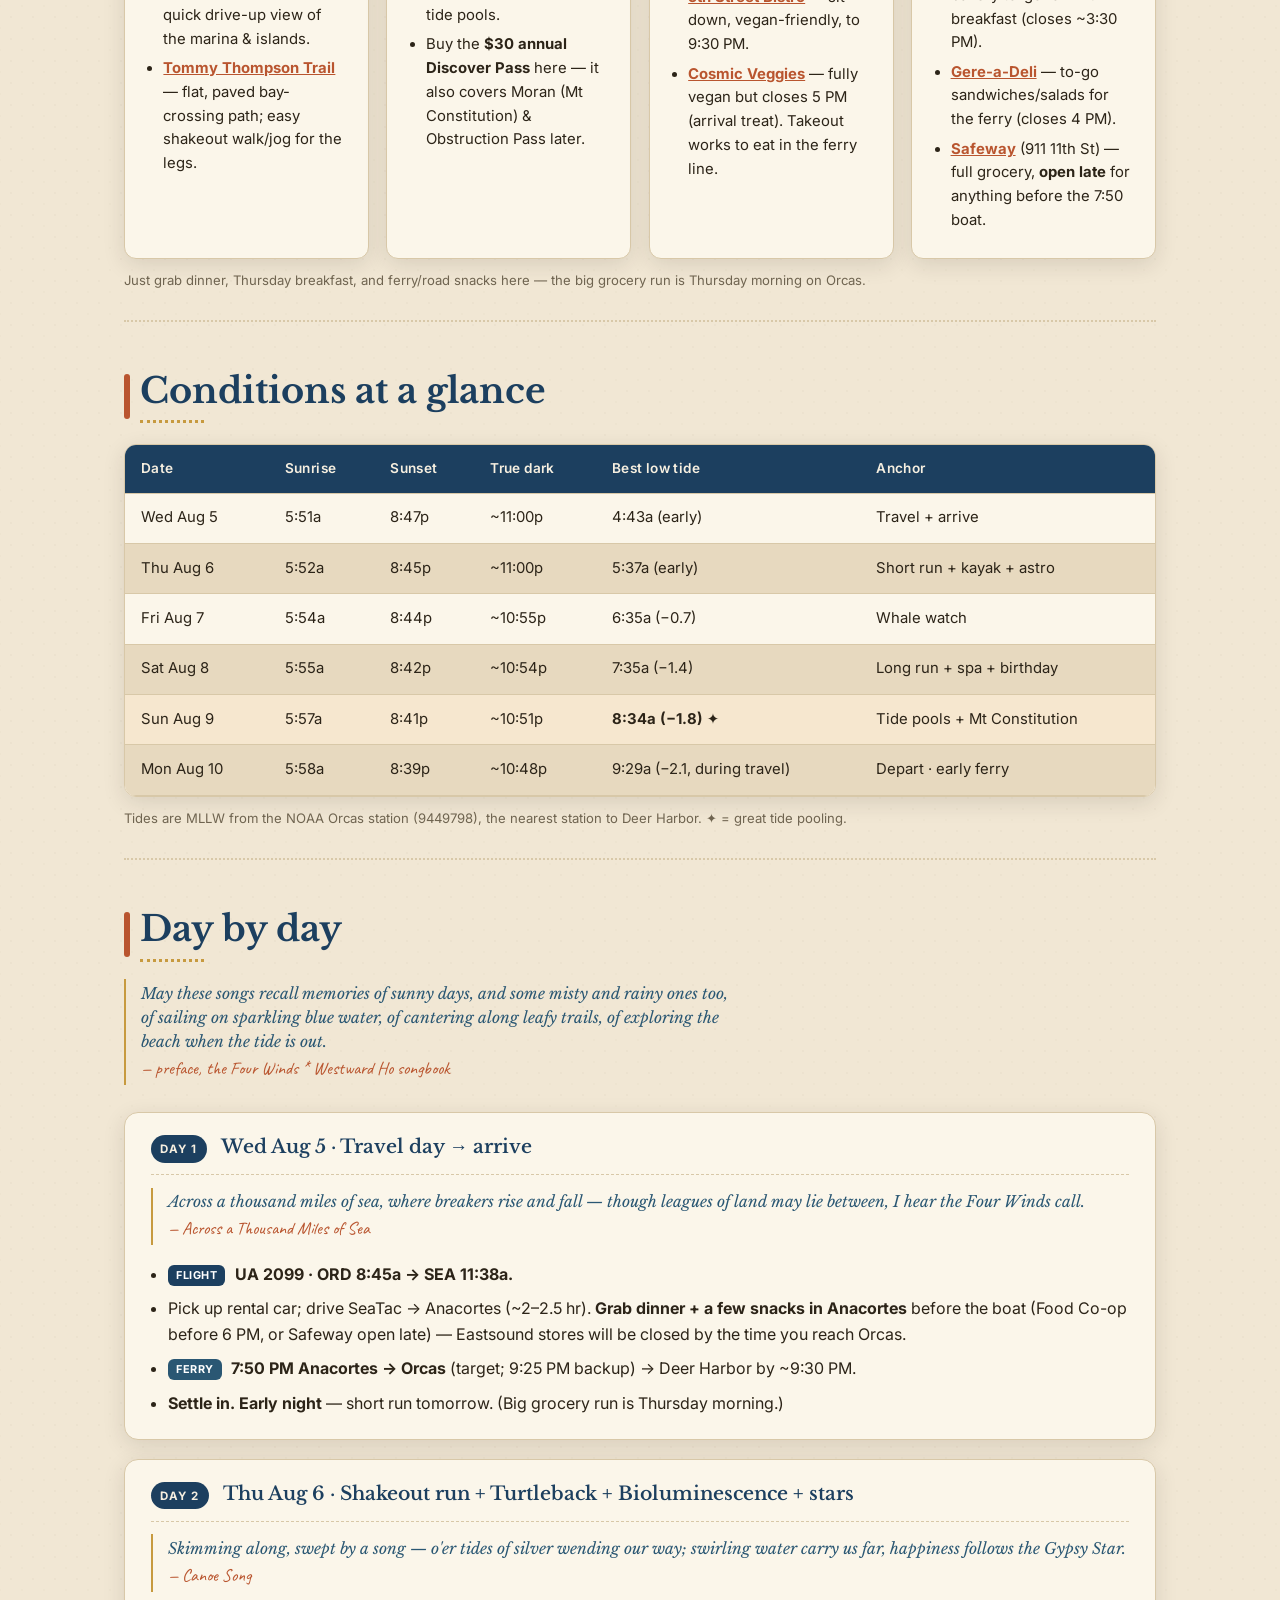
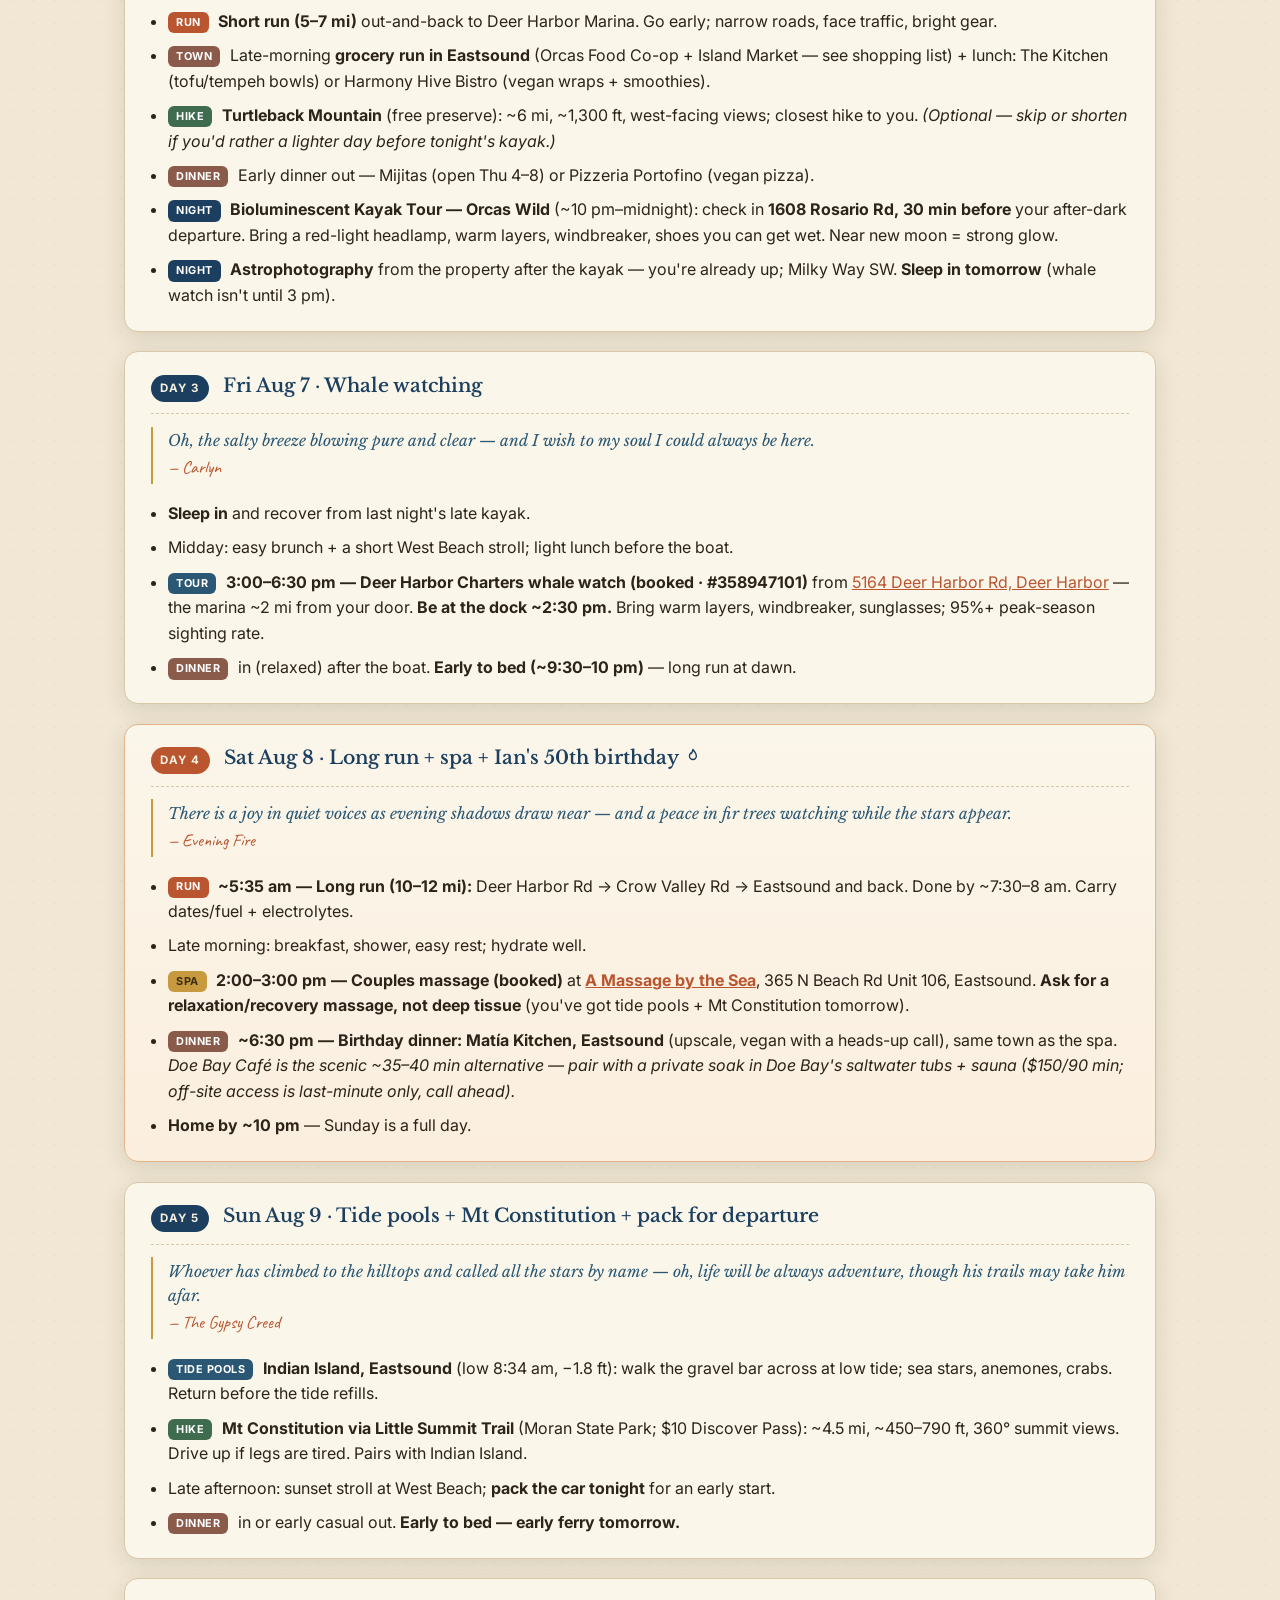
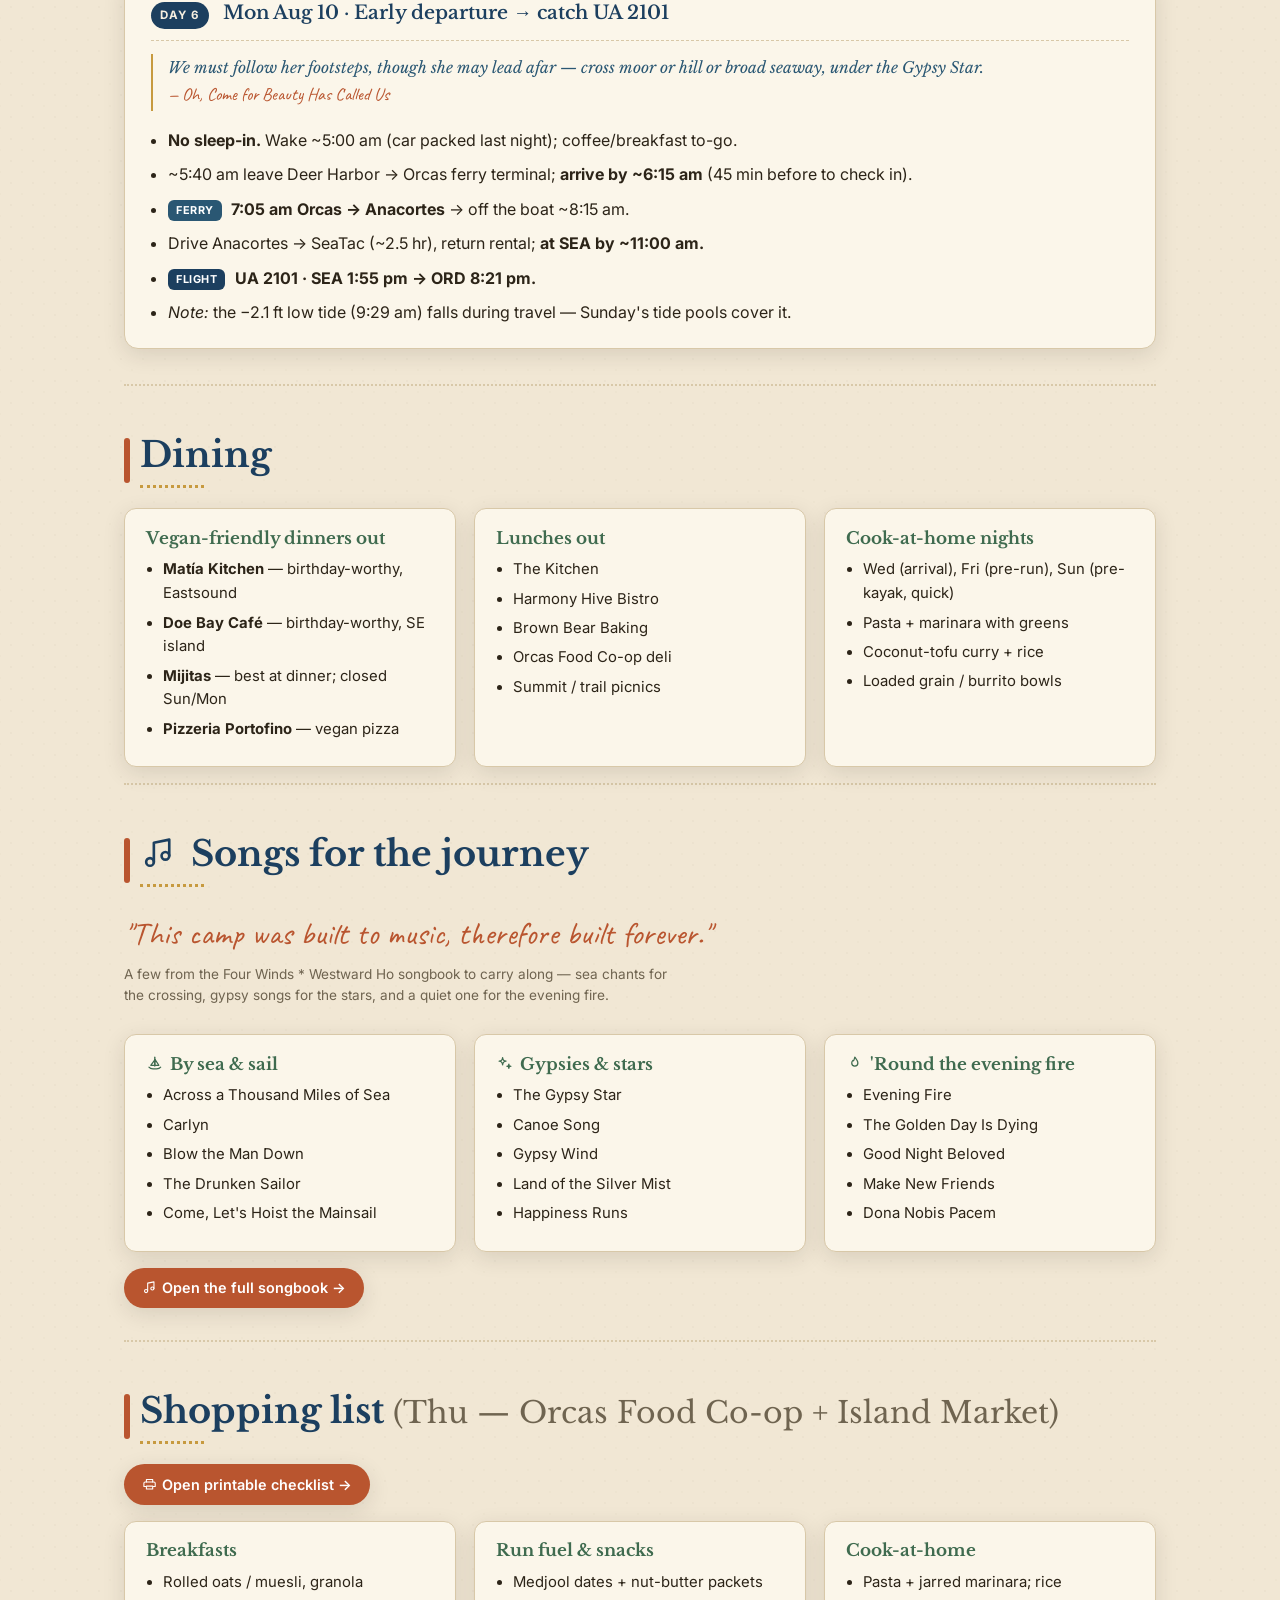
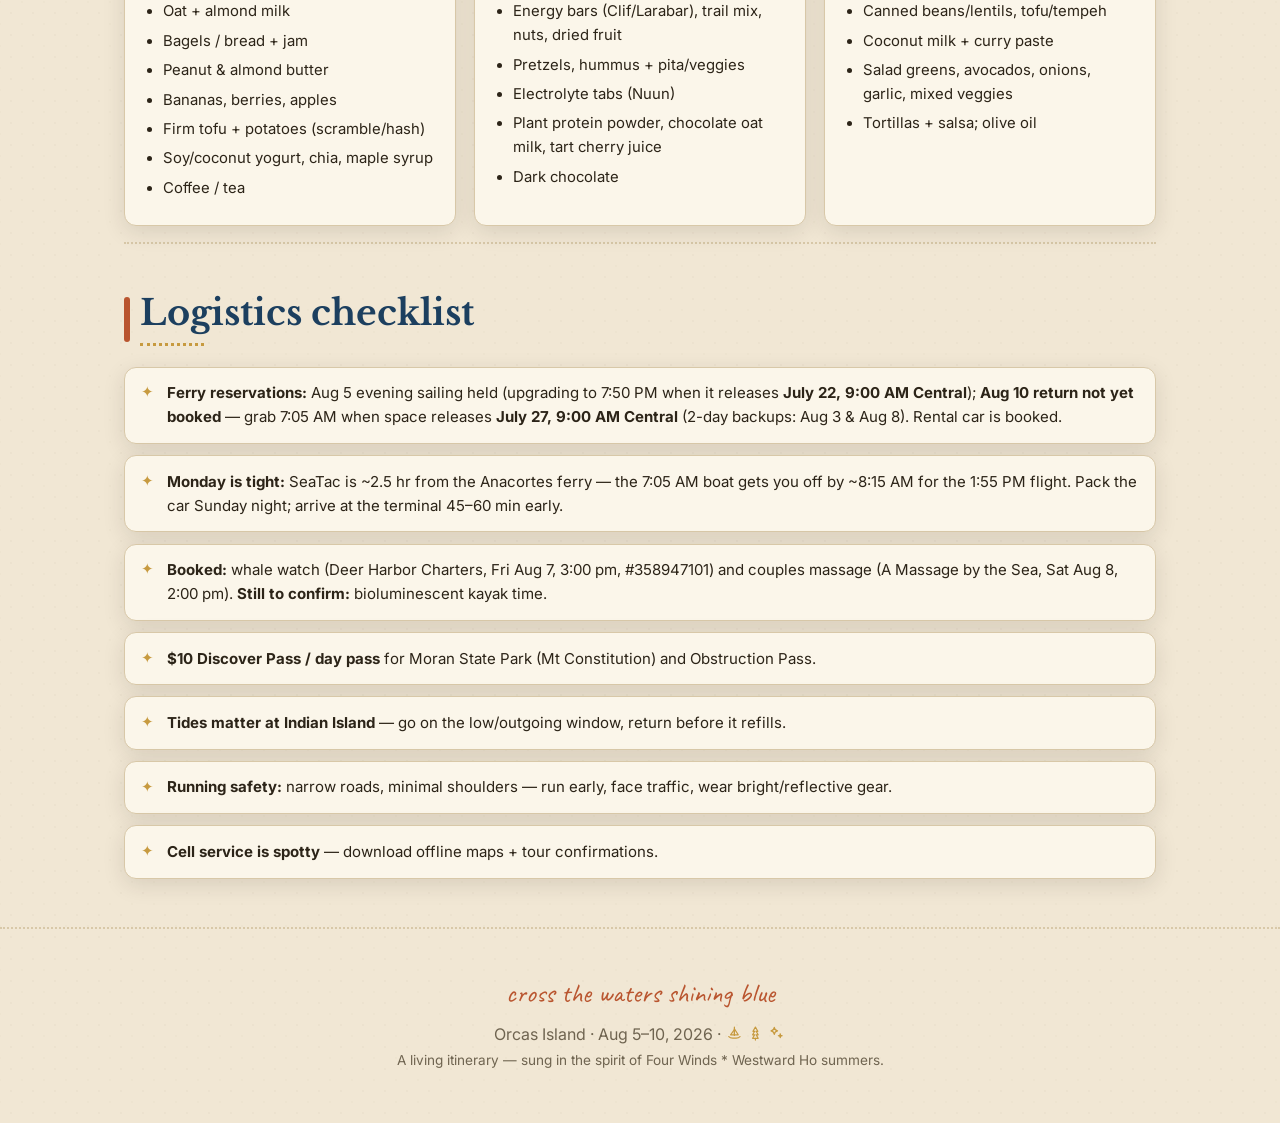
==== commit f523b3cc: "Confirm whale watch booking: Deer Harbor Charters, Fri Aug 7 3pm Co-authored-by: Cursor <cursoragent" ====
--- a/index.html
+++ b/index.html
@@ -204,10 +204,10 @@
         <ul>
           <li><span class="tag tag-run">Run</span> <strong>Short run (5–7 mi)</strong> out-and-back to Deer Harbor Marina. Go early; narrow roads, face traffic, bright gear.</li>
           <li><span class="tag tag-food">Town</span> Late-morning <strong>grocery run in Eastsound</strong> (Orcas Food Co-op + Island Market — see shopping list) + lunch: The Kitchen (tofu/tempeh bowls) or Harmony Hive Bistro (vegan wraps + smoothies).</li>
-          <li><span class="tag tag-hike">Hike</span> <strong>Turtleback Mountain</strong> (free preserve): ~6 mi, ~1,300 ft, west-facing views; closest hike to you. <em>(Move to Fri afternoon if you'd rather a lighter day before tonight's kayak.)</em></li>
+          <li><span class="tag tag-hike">Hike</span> <strong>Turtleback Mountain</strong> (free preserve): ~6 mi, ~1,300 ft, west-facing views; closest hike to you. <em>(Optional — skip or shorten if you'd rather a lighter day before tonight's kayak.)</em></li>
           <li><span class="tag tag-food">Dinner</span> Early dinner out — Mijitas (open Thu 4–8) or Pizzeria Portofino (vegan pizza).</li>
           <li><span class="tag tag-night">Night</span> <strong>Bioluminescent Kayak Tour — Orcas Wild</strong> (~10 pm–midnight): check in <strong>1608 Rosario Rd, 30 min before</strong> your after-dark departure. Bring a red-light headlamp, warm layers, windbreaker, shoes you can get wet. Near new moon = strong glow.</li>
-          <li><span class="tag tag-night">Night</span> <strong>Astrophotography</strong> from the property after the kayak — you're already up; Milky Way SW. <strong>Sleep in tomorrow</strong> (whale watch is midday).</li>
+          <li><span class="tag tag-night">Night</span> <strong>Astrophotography</strong> from the property after the kayak — you're already up; Milky Way SW. <strong>Sleep in tomorrow</strong> (whale watch isn't until 3 pm).</li>
         </ul>
       </article>
 
@@ -220,9 +220,9 @@
         <p class="song-epigraph">Oh, the salty breeze blowing pure and clear &mdash; and I wish to my soul I could always be here.<span class="song-cite">— Carlyn</span></p>
         <ul>
           <li><strong>Sleep in</strong> and recover from last night's late kayak.</li>
-          <li><span class="tag tag-water">Tour</span> <strong>Deer Harbor Charters whale watch</strong> (~$125/pp, ~3–4 hr; departs the marina ~2 mi from your door — <strong>book ahead, confirm time</strong>). 95%+ peak-season sighting rate.</li>
-          <li>Afternoon: unwind / short West Beach stroll.</li>
-          <li><span class="tag tag-food">Dinner</span> in (relaxed). <strong>Early to bed (~9:30–10 pm)</strong> — long run at dawn.</li>
+          <li>Midday: easy brunch + a short West Beach stroll; light lunch before the boat.</li>
+          <li><span class="tag tag-water">Tour</span> <strong>3:00–6:30 pm — Deer Harbor Charters whale watch (booked · #358947101)</strong> from <a href="https://www.google.com/maps/search/?api=1&amp;query=Deer+Harbor+Charters+5164+Deer+Harbor+Rd+Deer+Harbor+WA" target="_blank" rel="noopener">5164 Deer Harbor Rd, Deer Harbor</a> — the marina ~2 mi from your door. <strong>Be at the dock ~2:30 pm.</strong> Bring warm layers, windbreaker, sunglasses; 95%+ peak-season sighting rate.</li>
+          <li><span class="tag tag-food">Dinner</span> in (relaxed) after the boat. <strong>Early to bed (~9:30–10 pm)</strong> — long run at dawn.</li>
         </ul>
       </article>
 
@@ -398,7 +398,7 @@
       <ul class="checklist">
         <li><strong>Ferry reservations:</strong> Aug 5 evening sailing held (upgrading to 7:50 PM when it releases <strong>July 22, 9:00 AM Central</strong>); <strong>Aug 10 return not yet booked</strong> — grab 7:05 AM when space releases <strong>July 27, 9:00 AM Central</strong> (2-day backups: Aug 3 &amp; Aug 8). Rental car is booked.</li>
         <li><strong>Monday is tight:</strong> SeaTac is ~2.5 hr from the Anacortes ferry — the 7:05 AM boat gets you off by ~8:15 AM for the 1:55 PM flight. Pack the car Sunday night; arrive at the terminal 45–60 min early.</li>
-        <li><strong>Book early:</strong> whale watch and bioluminescent kayak (confirm times). Couples massage at A Massage by the Sea is booked — Sat Aug 8, 2:00 pm.</li>
+        <li><strong>Booked:</strong> whale watch (Deer Harbor Charters, Fri Aug 7, 3:00 pm, #358947101) and couples massage (A Massage by the Sea, Sat Aug 8, 2:00 pm). <strong>Still to confirm:</strong> bioluminescent kayak time.</li>
         <li><strong>$10 Discover Pass / day pass</strong> for Moran State Park (Mt Constitution) and Obstruction Pass.</li>
         <li><strong>Tides matter at Indian Island</strong> — go on the low/outgoing window, return before it refills.</li>
         <li><strong>Running safety:</strong> narrow roads, minimal shoulders — run early, face traffic, wear bright/reflective gear.</li>
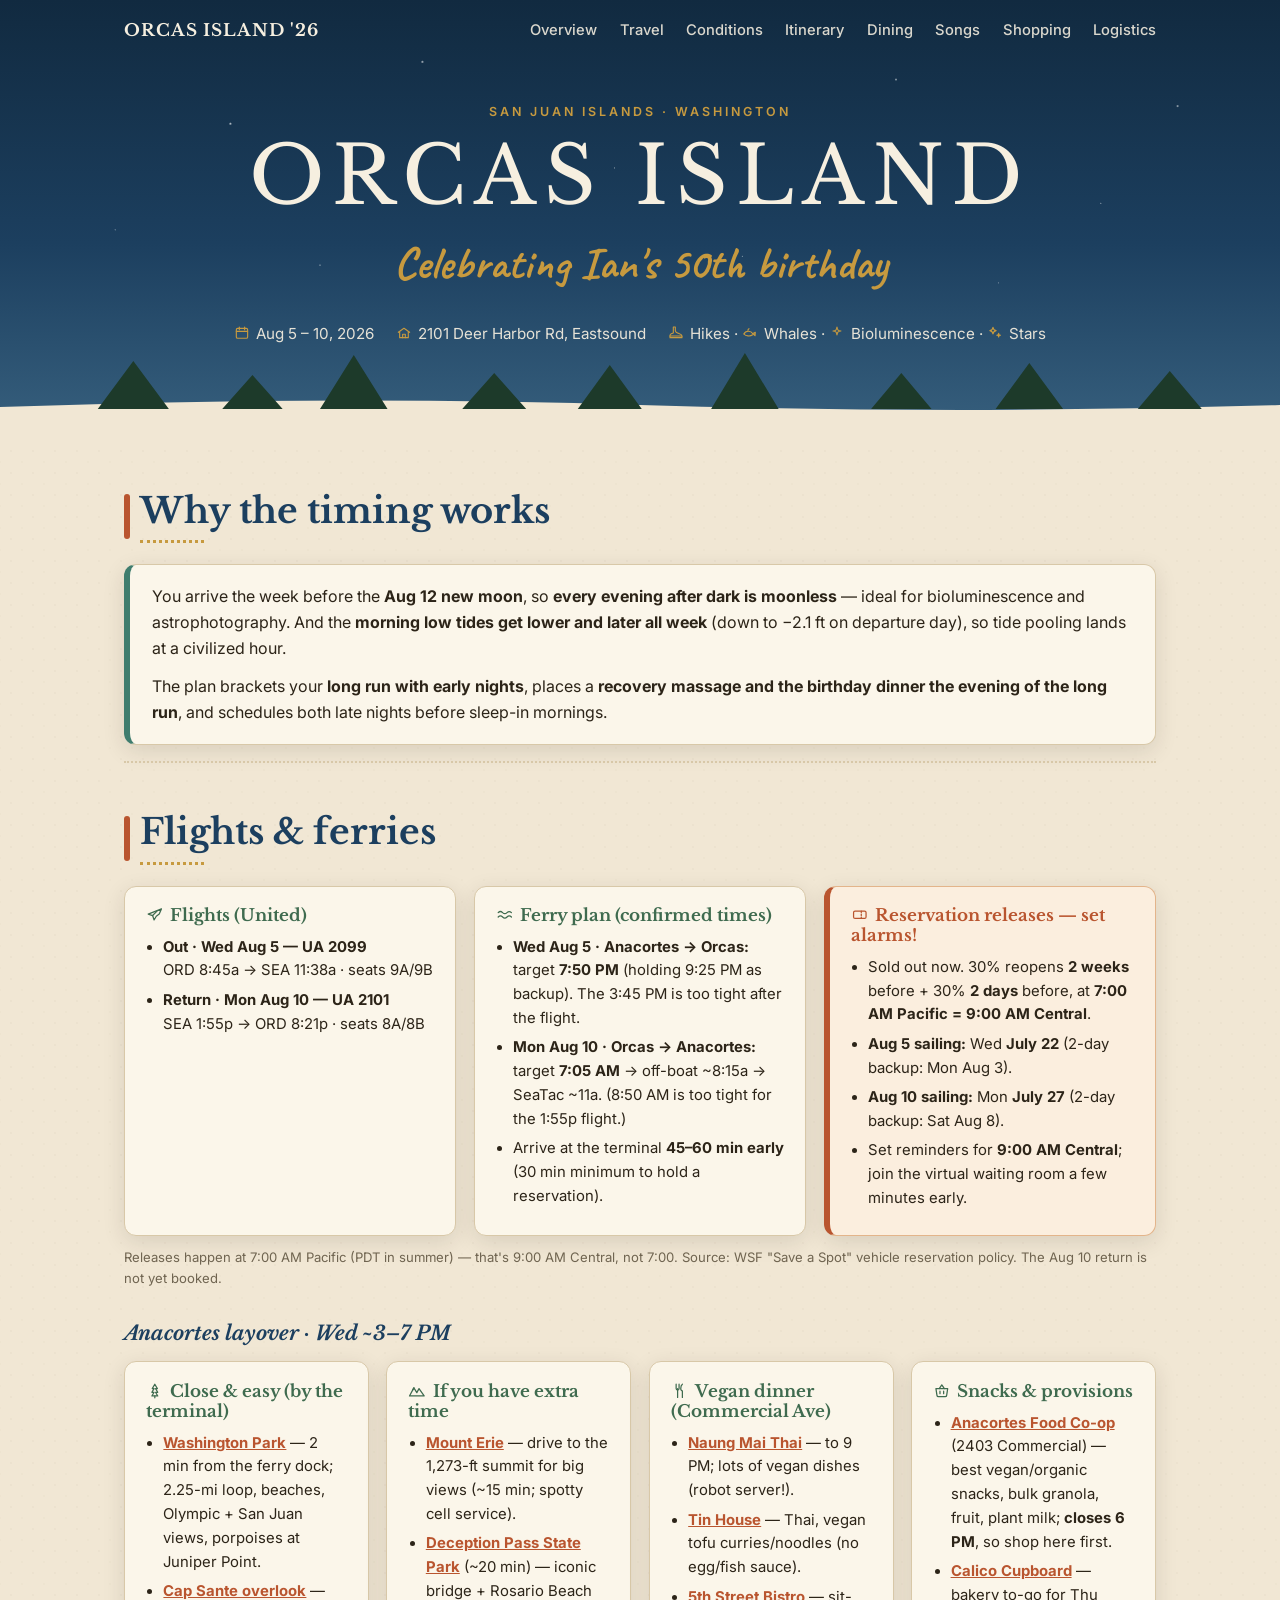
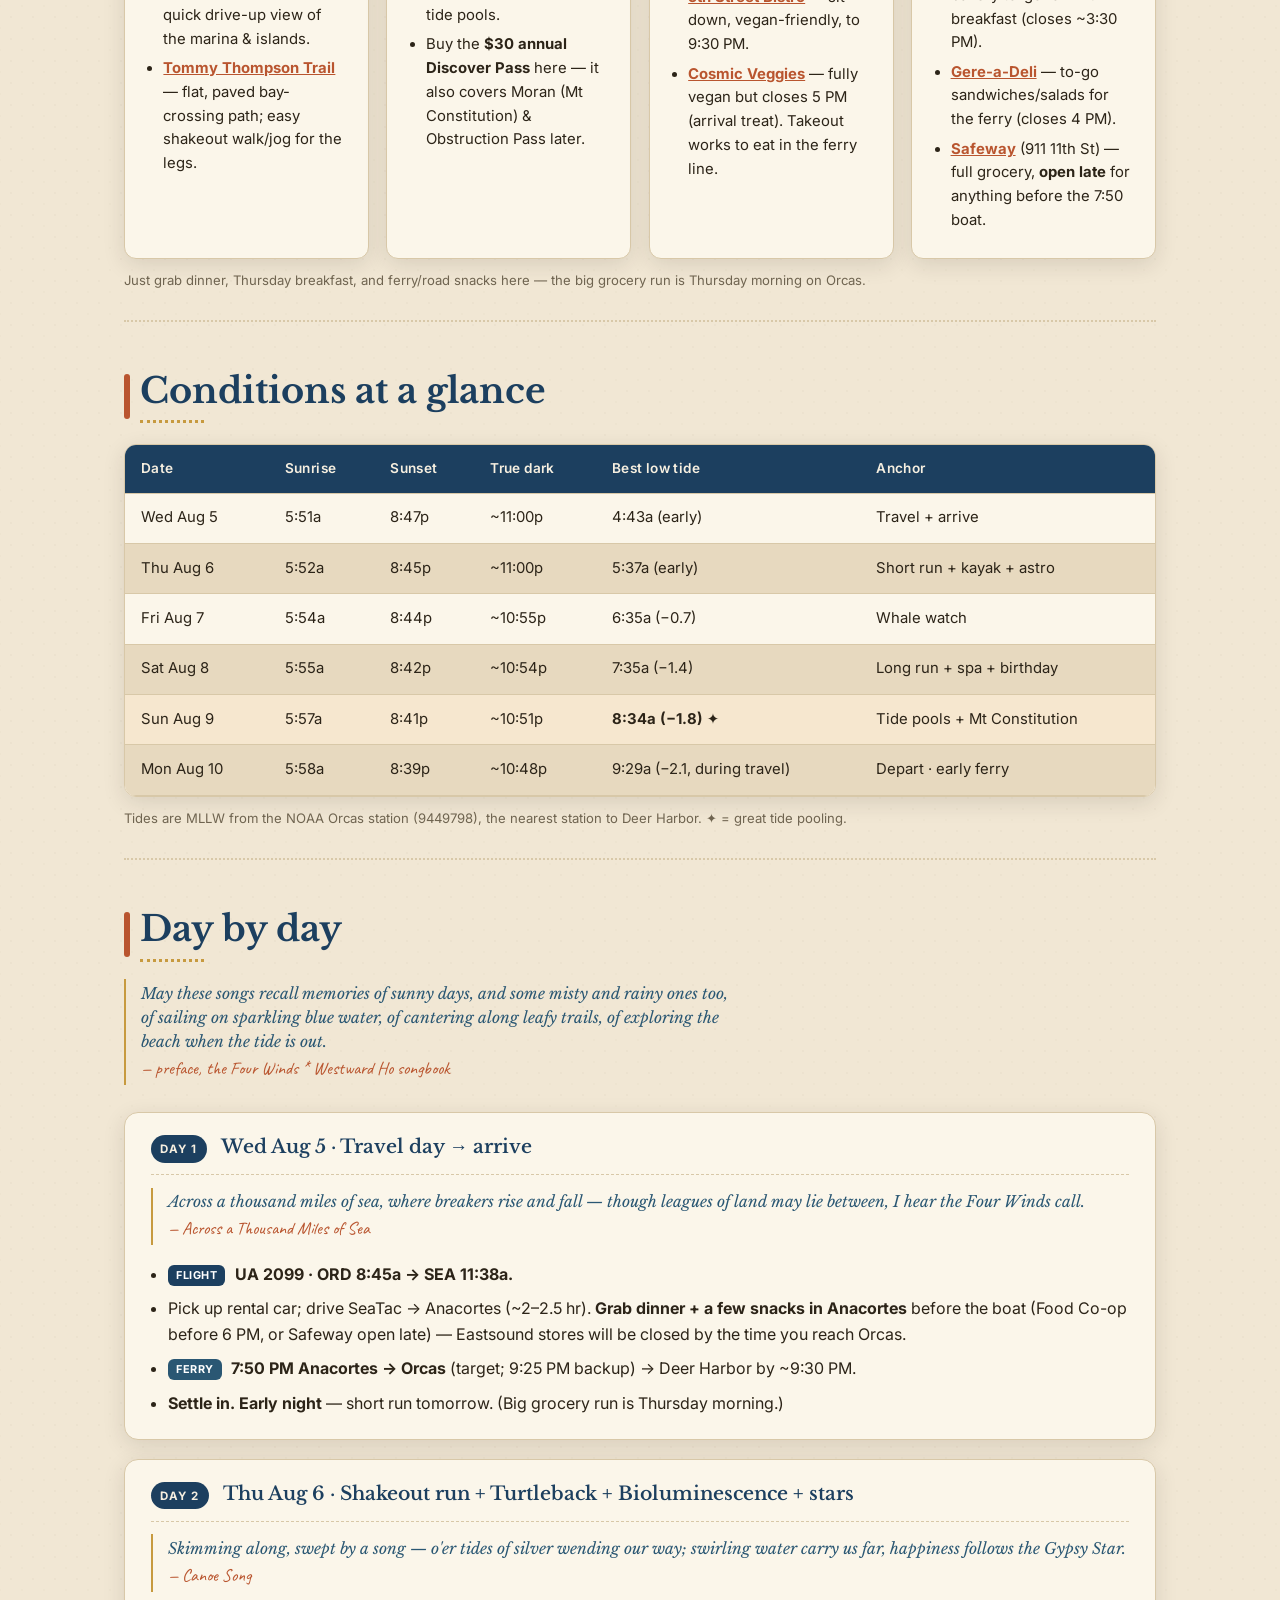
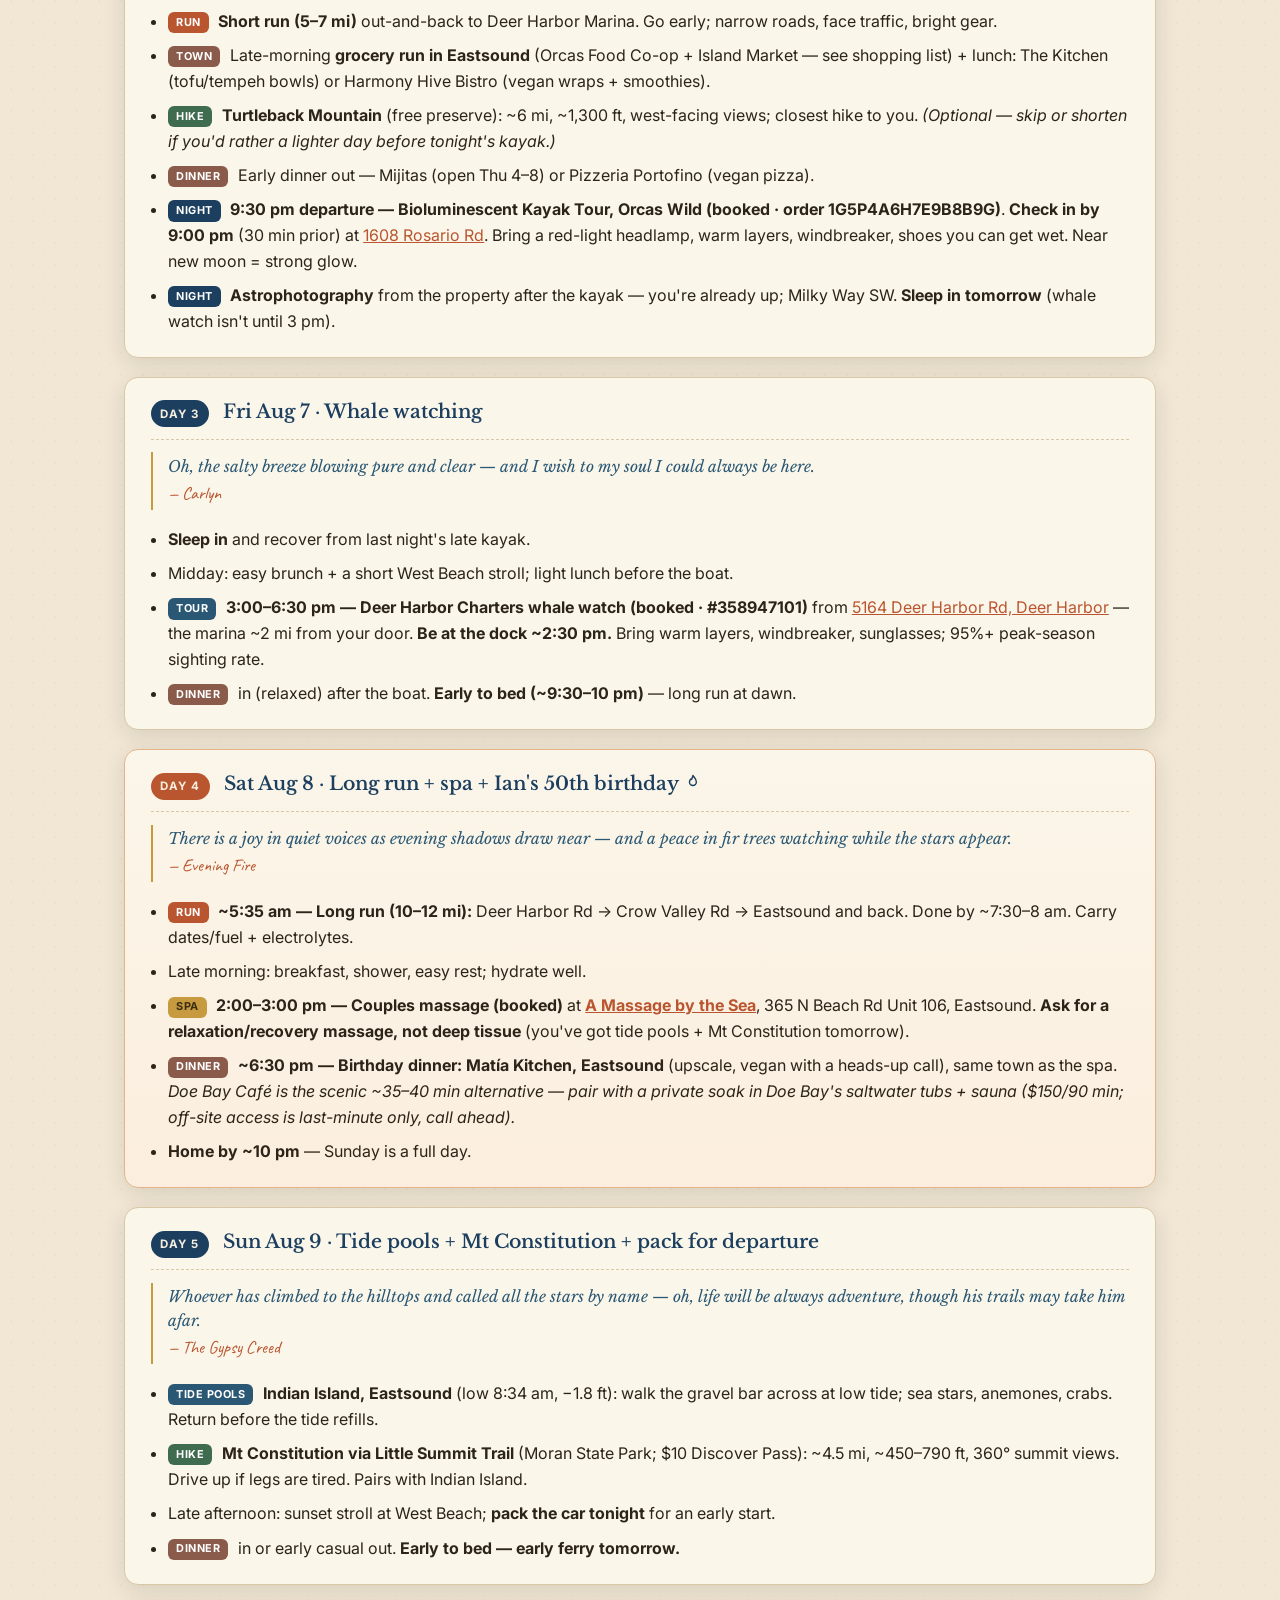
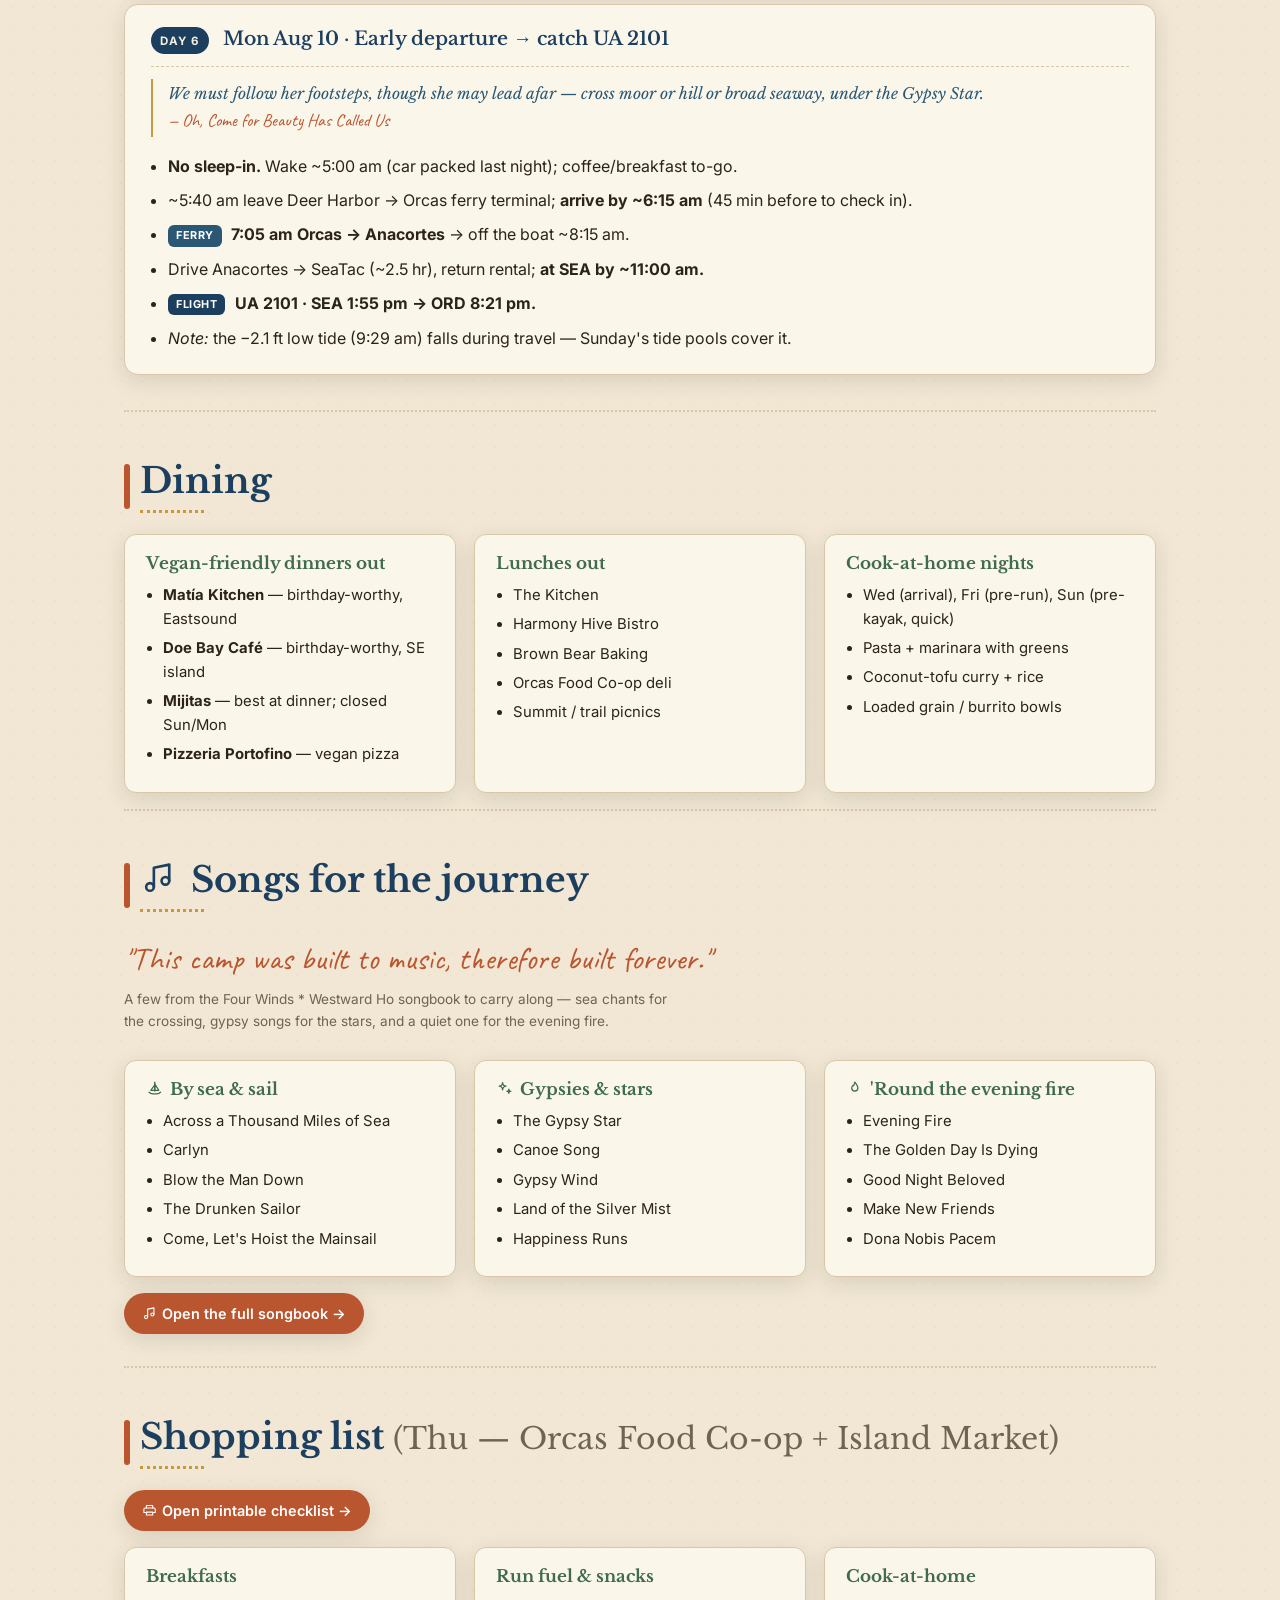
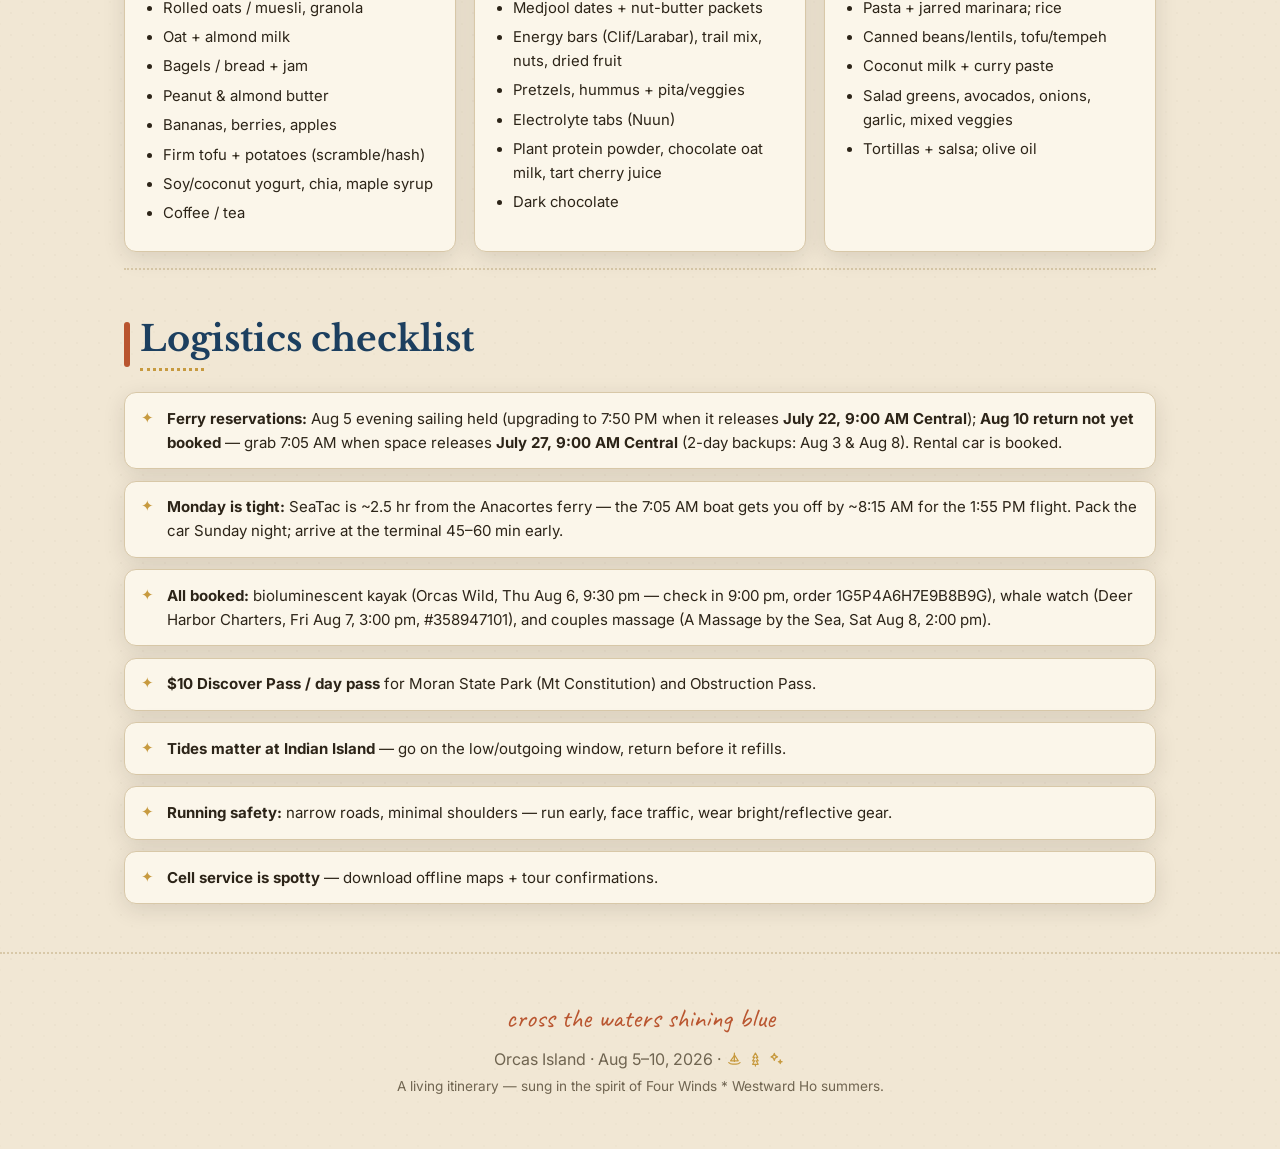
==== commit bc18fcd7: "Confirm kayak booking: Orcas Wild, Thu Aug 6 9:30pm Co-authored-by: Cursor <cursoragent@cursor.com>" ====
--- a/index.html
+++ b/index.html
@@ -206,7 +206,7 @@
           <li><span class="tag tag-food">Town</span> Late-morning <strong>grocery run in Eastsound</strong> (Orcas Food Co-op + Island Market — see shopping list) + lunch: The Kitchen (tofu/tempeh bowls) or Harmony Hive Bistro (vegan wraps + smoothies).</li>
           <li><span class="tag tag-hike">Hike</span> <strong>Turtleback Mountain</strong> (free preserve): ~6 mi, ~1,300 ft, west-facing views; closest hike to you. <em>(Optional — skip or shorten if you'd rather a lighter day before tonight's kayak.)</em></li>
           <li><span class="tag tag-food">Dinner</span> Early dinner out — Mijitas (open Thu 4–8) or Pizzeria Portofino (vegan pizza).</li>
-          <li><span class="tag tag-night">Night</span> <strong>Bioluminescent Kayak Tour — Orcas Wild</strong> (~10 pm–midnight): check in <strong>1608 Rosario Rd, 30 min before</strong> your after-dark departure. Bring a red-light headlamp, warm layers, windbreaker, shoes you can get wet. Near new moon = strong glow.</li>
+          <li><span class="tag tag-night">Night</span> <strong>9:30 pm departure — Bioluminescent Kayak Tour, Orcas Wild (booked · order 1G5P4A6H7E9B8B9G)</strong>. <strong>Check in by 9:00 pm</strong> (30 min prior) at <a href="https://www.google.com/maps/search/?api=1&amp;query=Orcas+Wild+1608+Rosario+Rd+Eastsound+WA" target="_blank" rel="noopener">1608 Rosario Rd</a>. Bring a red-light headlamp, warm layers, windbreaker, shoes you can get wet. Near new moon = strong glow.</li>
           <li><span class="tag tag-night">Night</span> <strong>Astrophotography</strong> from the property after the kayak — you're already up; Milky Way SW. <strong>Sleep in tomorrow</strong> (whale watch isn't until 3 pm).</li>
         </ul>
       </article>
@@ -398,7 +398,7 @@
       <ul class="checklist">
         <li><strong>Ferry reservations:</strong> Aug 5 evening sailing held (upgrading to 7:50 PM when it releases <strong>July 22, 9:00 AM Central</strong>); <strong>Aug 10 return not yet booked</strong> — grab 7:05 AM when space releases <strong>July 27, 9:00 AM Central</strong> (2-day backups: Aug 3 &amp; Aug 8). Rental car is booked.</li>
         <li><strong>Monday is tight:</strong> SeaTac is ~2.5 hr from the Anacortes ferry — the 7:05 AM boat gets you off by ~8:15 AM for the 1:55 PM flight. Pack the car Sunday night; arrive at the terminal 45–60 min early.</li>
-        <li><strong>Booked:</strong> whale watch (Deer Harbor Charters, Fri Aug 7, 3:00 pm, #358947101) and couples massage (A Massage by the Sea, Sat Aug 8, 2:00 pm). <strong>Still to confirm:</strong> bioluminescent kayak time.</li>
+        <li><strong>All booked:</strong> bioluminescent kayak (Orcas Wild, Thu Aug 6, 9:30 pm — check in 9:00 pm, order 1G5P4A6H7E9B8B9G), whale watch (Deer Harbor Charters, Fri Aug 7, 3:00 pm, #358947101), and couples massage (A Massage by the Sea, Sat Aug 8, 2:00 pm).</li>
         <li><strong>$10 Discover Pass / day pass</strong> for Moran State Park (Mt Constitution) and Obstruction Pass.</li>
         <li><strong>Tides matter at Indian Island</strong> — go on the low/outgoing window, return before it refills.</li>
         <li><strong>Running safety:</strong> narrow roads, minimal shoulders — run early, face traffic, wear bright/reflective gear.</li>
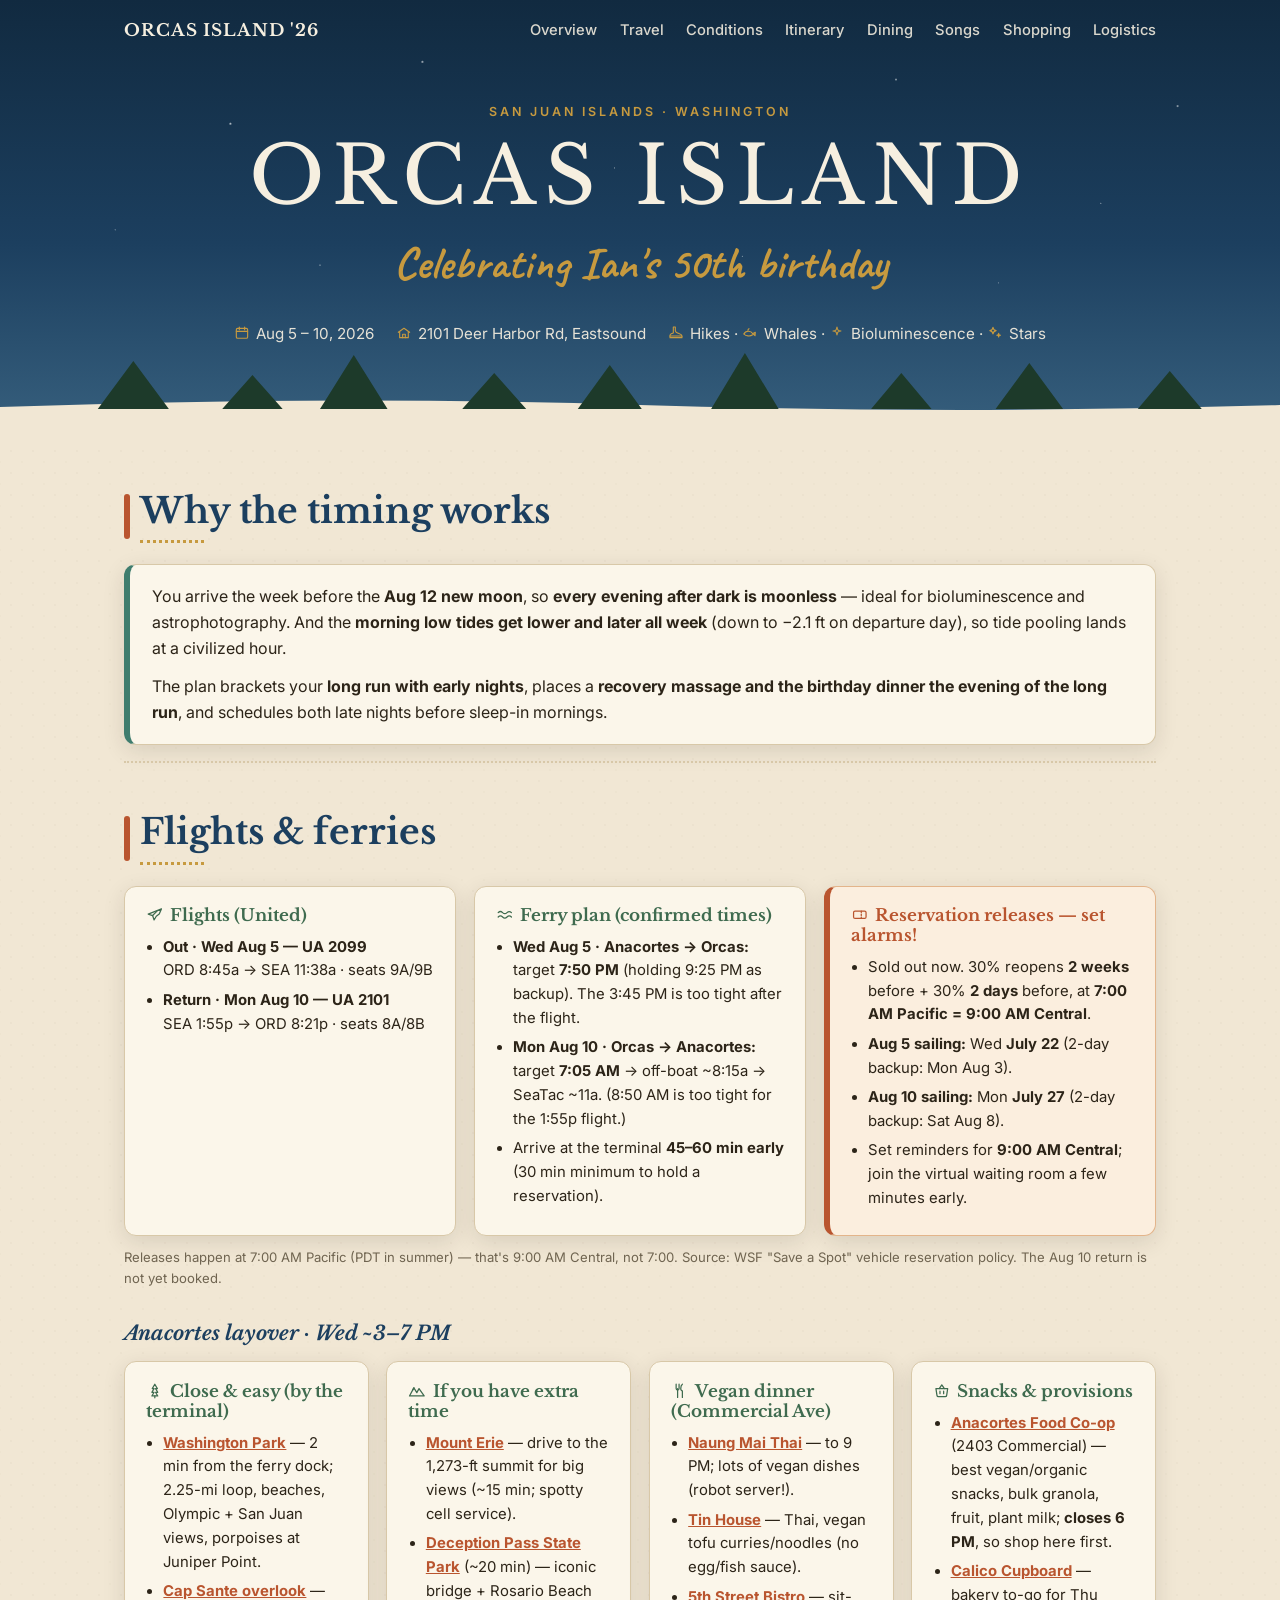
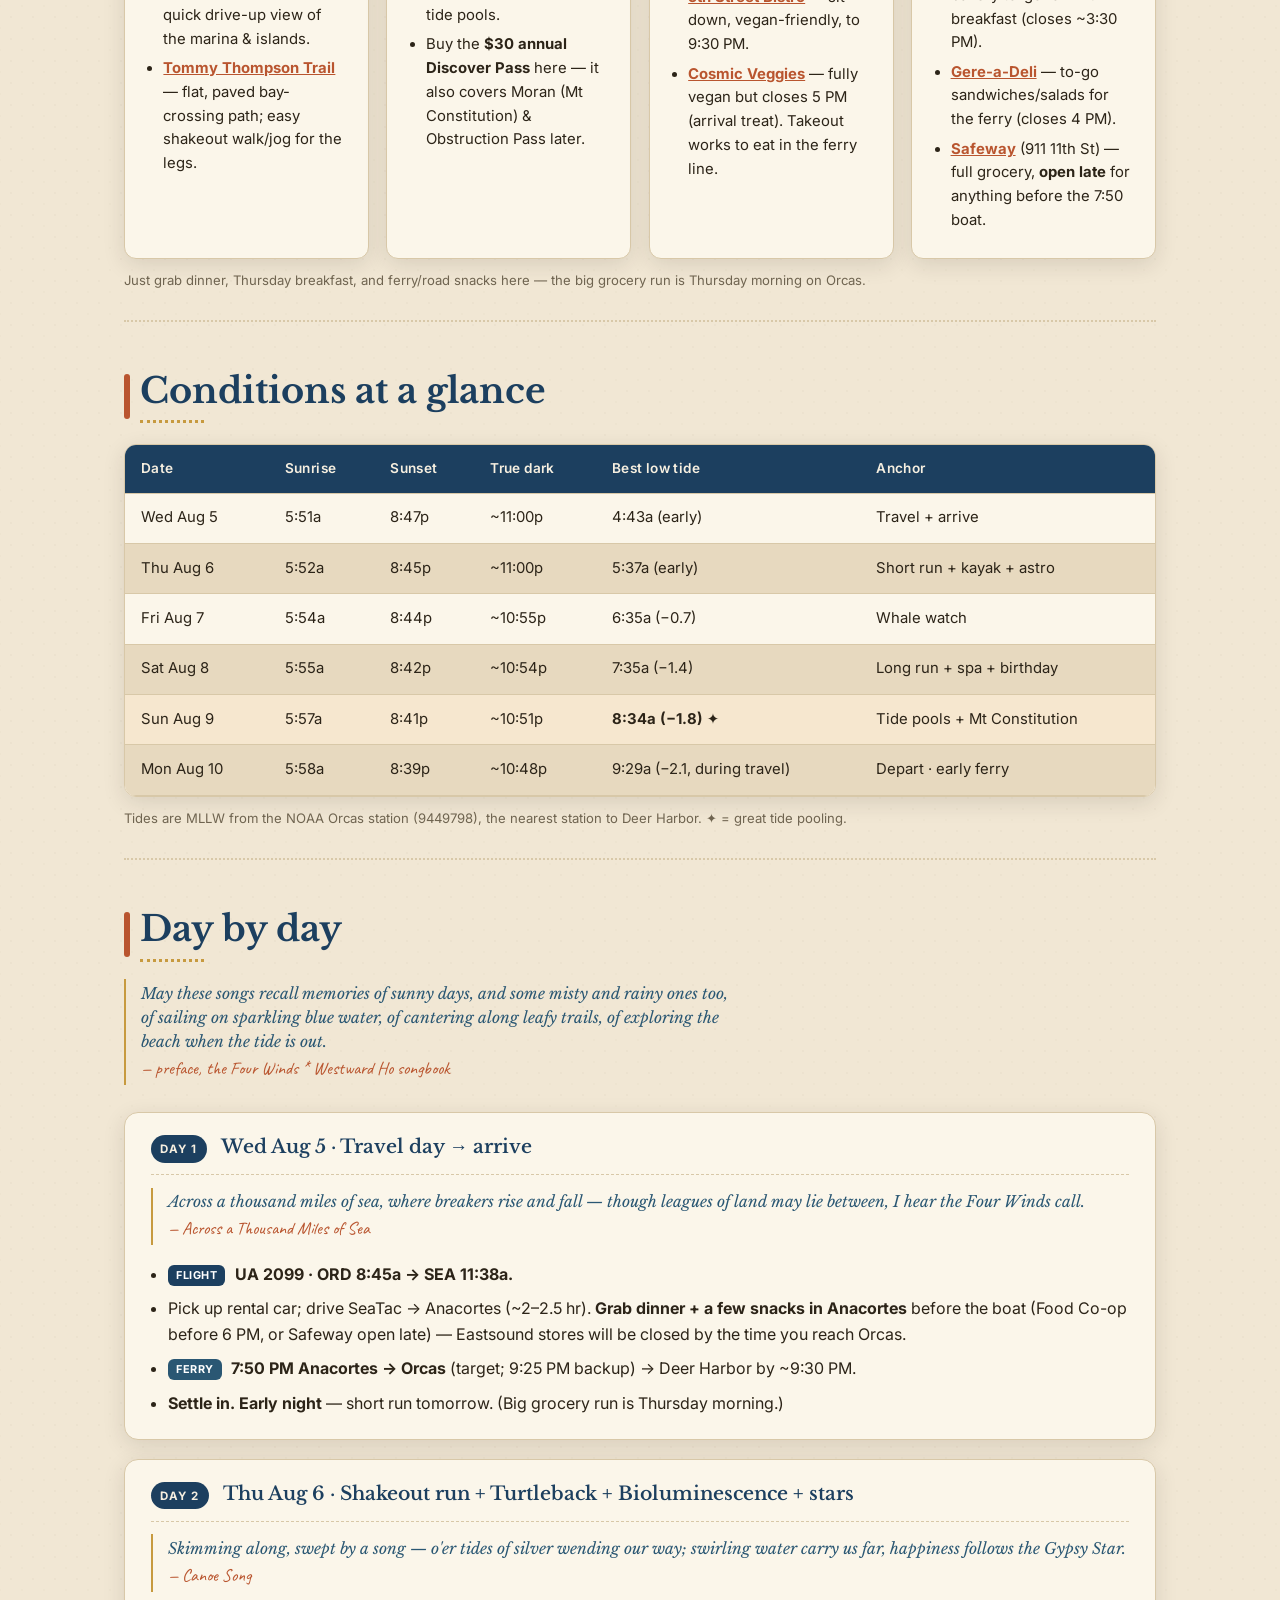
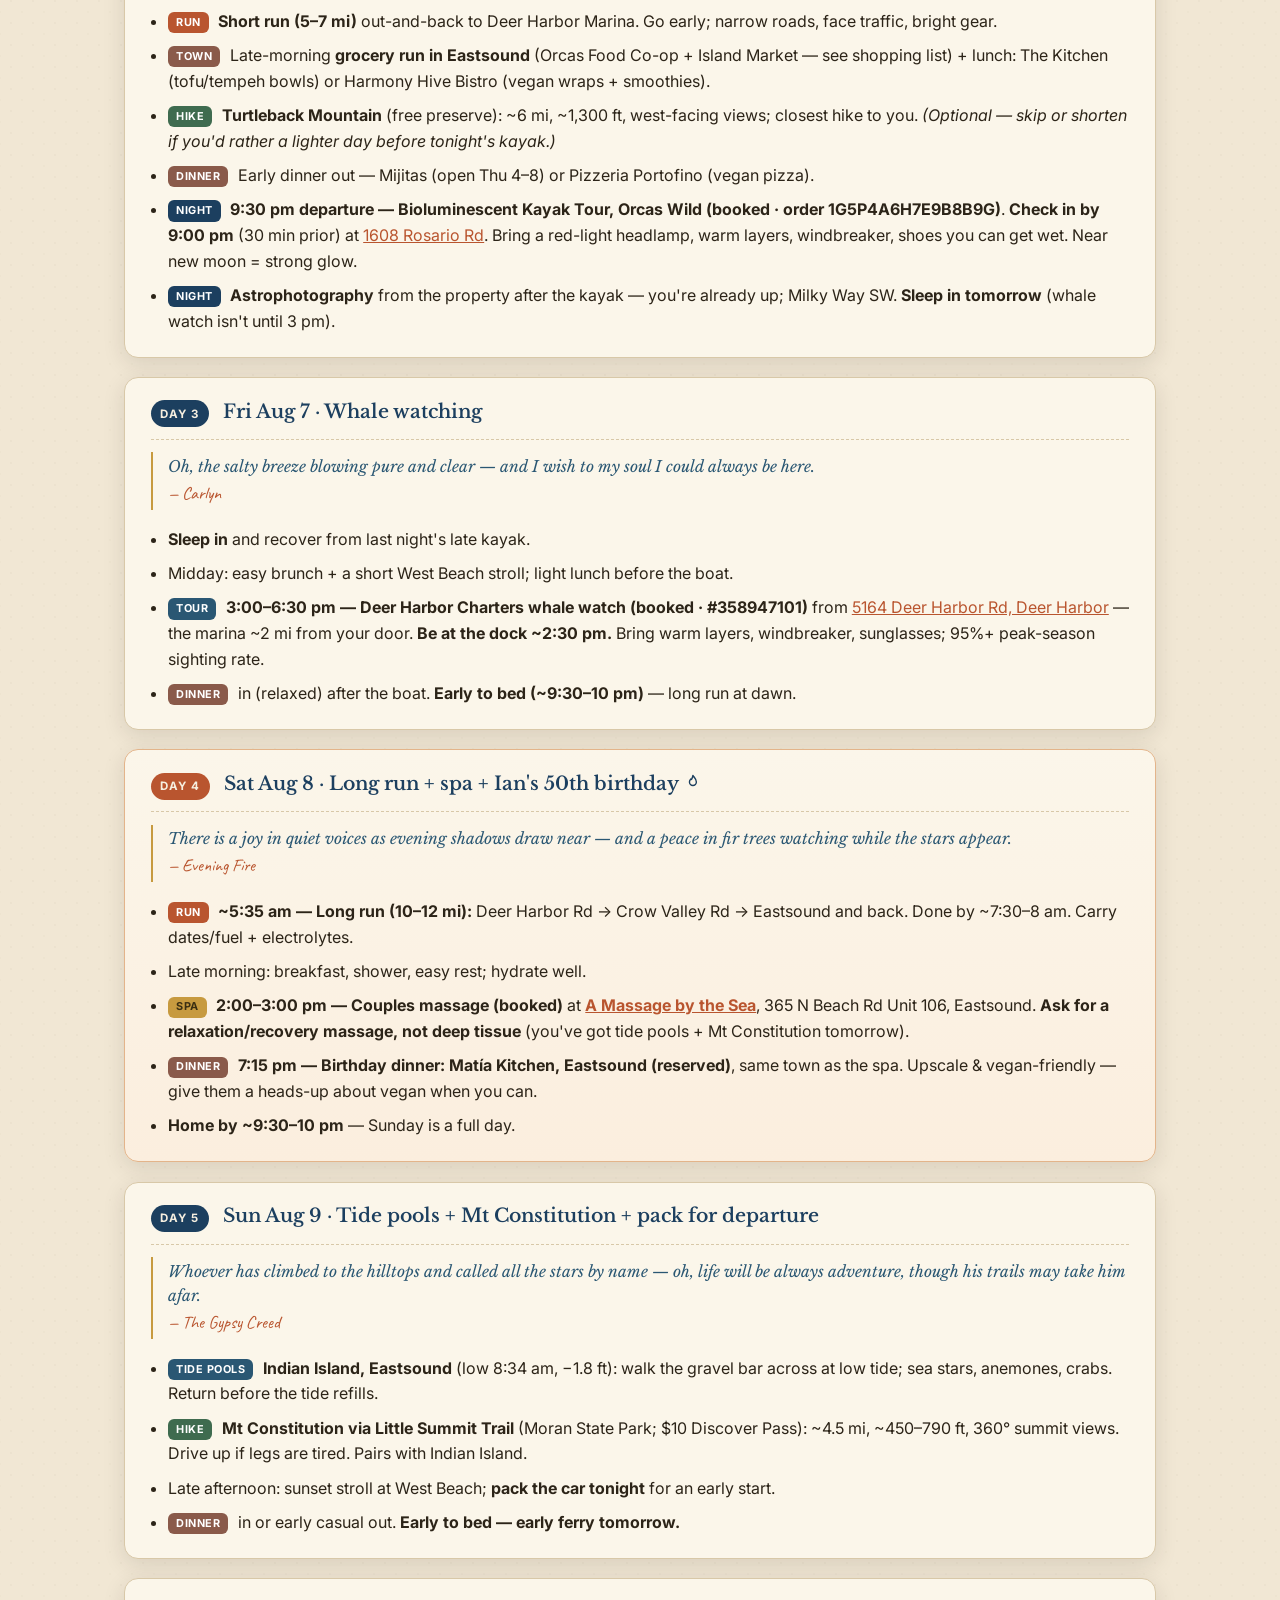
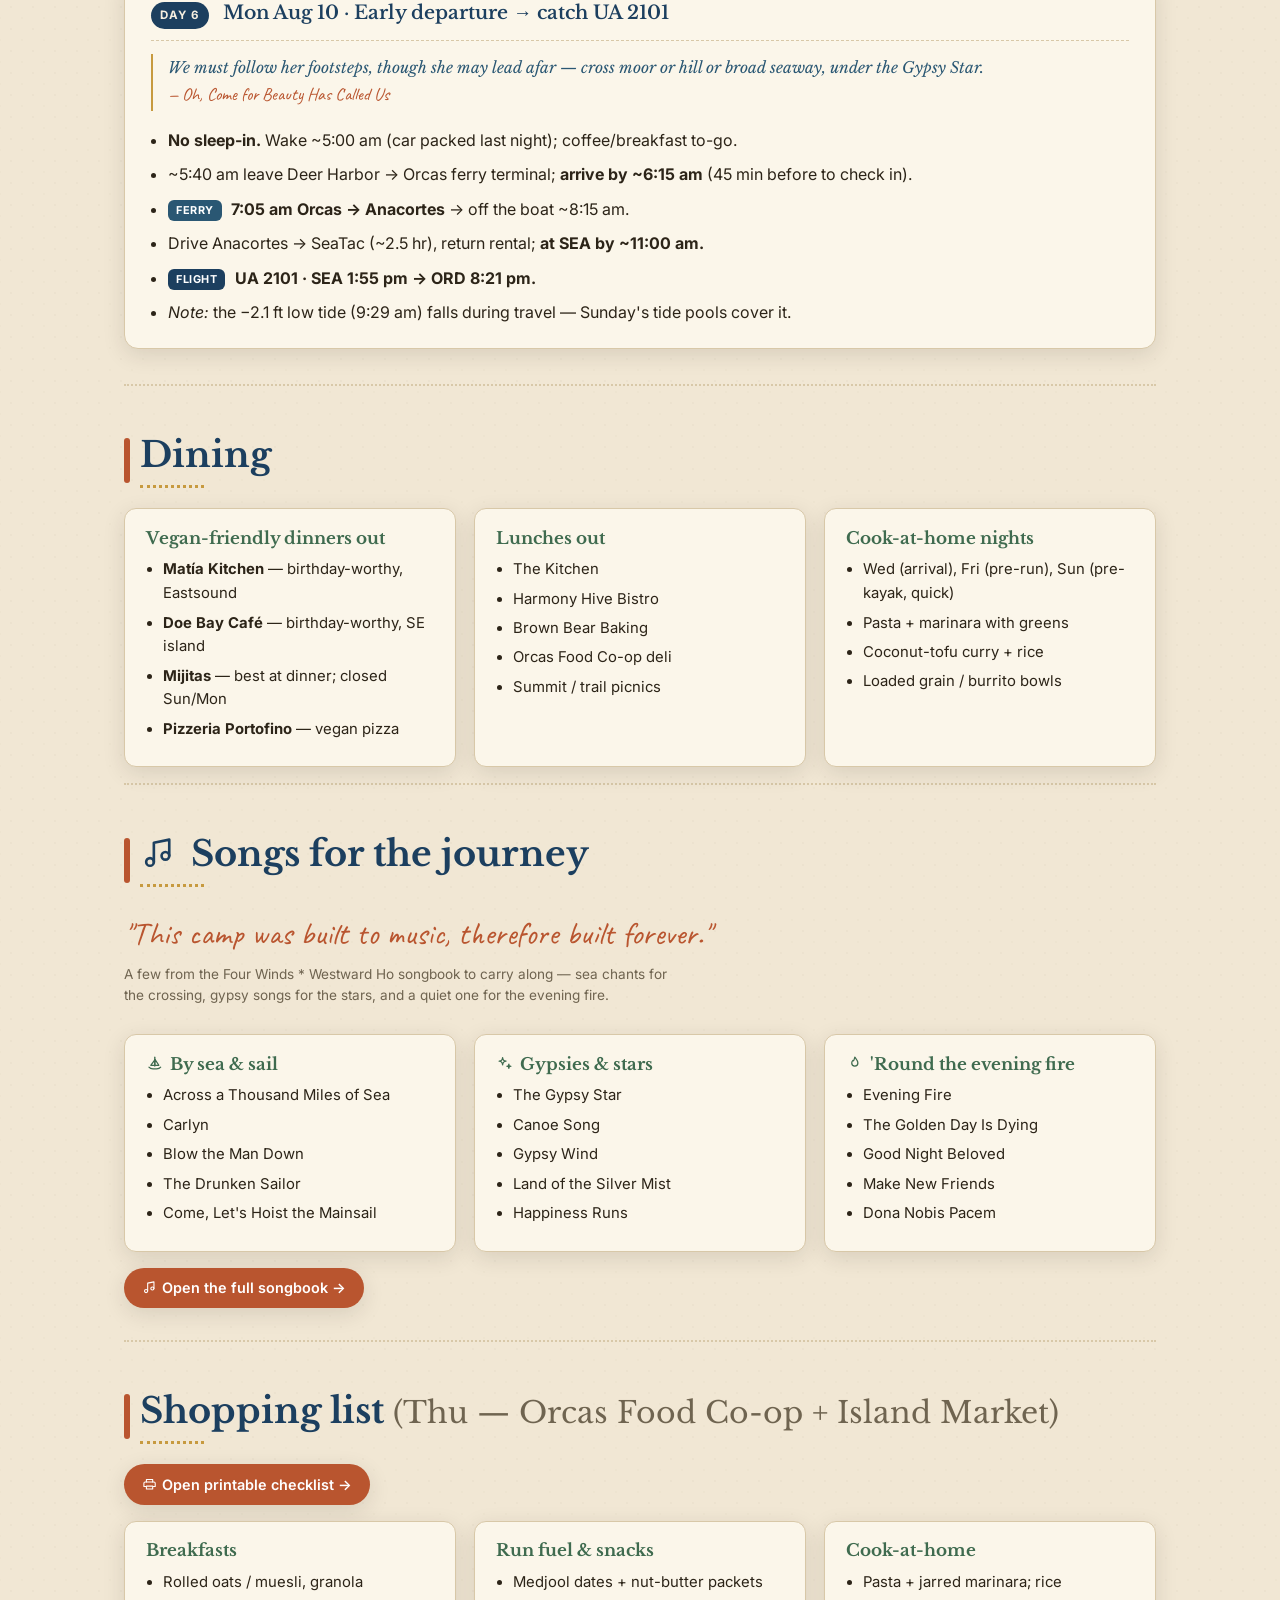
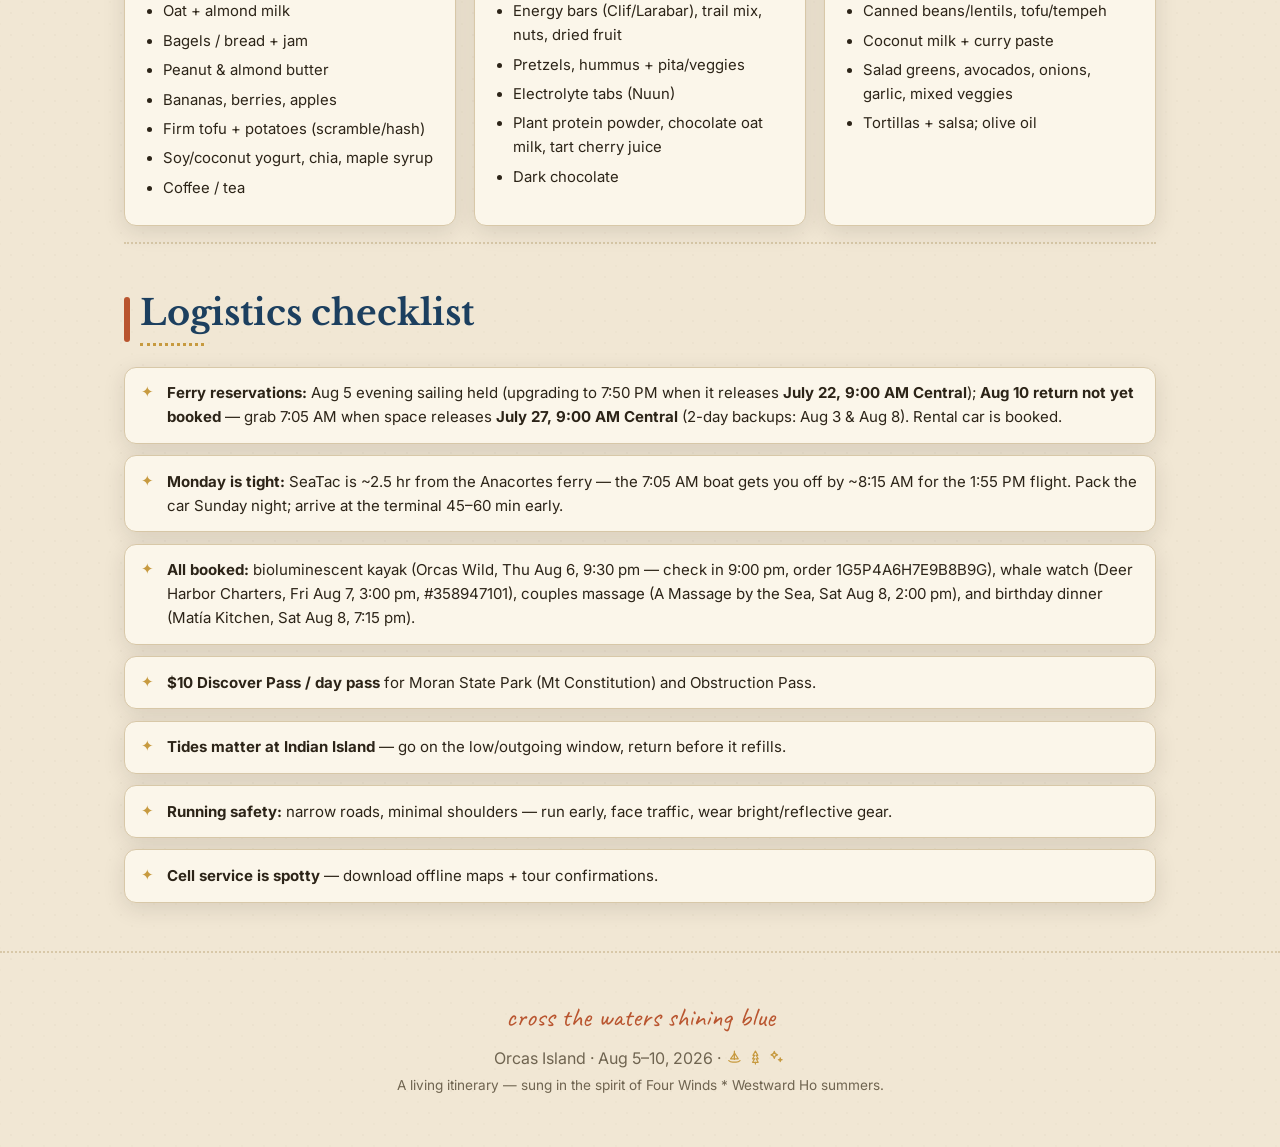
==== commit f8d875a5: "Confirm birthday dinner reservation: Matia Kitchen, Sat Aug 8 7:15pm Co-authored-by: Cursor <cursora" ====
--- a/index.html
+++ b/index.html
@@ -5,6 +5,8 @@
   <meta name="viewport" content="width=device-width, initial-scale=1.0" />
   <title>Orcas Island — Ian's 50th Birthday Trip</title>
   <meta name="description" content="Itinerary for an Orcas Island trip, Aug 5–10, 2026." />
+  <link rel="icon" type="image/svg+xml" href="favicon.svg" />
+  <link rel="apple-touch-icon" href="apple-touch-icon.png" />
   <link rel="preconnect" href="https://fonts.googleapis.com" />
   <link rel="preconnect" href="https://fonts.gstatic.com" crossorigin />
   <link href="https://fonts.googleapis.com/css2?family=Caveat:wght@500;700&family=Inter:wght@400;500;600;700&family=Libre+Baskerville:ital,wght@0,400;0,700;1,400&display=swap" rel="stylesheet" />
@@ -237,8 +239,8 @@
           <li><span class="tag tag-run">Run</span> <strong>~5:35 am — Long run (10–12 mi):</strong> Deer Harbor Rd → Crow Valley Rd → Eastsound and back. Done by ~7:30–8 am. Carry dates/fuel + electrolytes.</li>
           <li>Late morning: breakfast, shower, easy rest; hydrate well.</li>
           <li><span class="tag tag-spa">Spa</span> <strong>2:00–3:00 pm — Couples massage (booked)</strong> at <a href="https://www.google.com/maps/search/?api=1&amp;query=A+Massage+by+the+Sea+365+N+Beach+Rd+Eastsound+WA" target="_blank" rel="noopener"><strong>A Massage by the Sea</strong></a>, 365 N Beach Rd Unit 106, Eastsound. <strong>Ask for a relaxation/recovery massage, not deep tissue</strong> (you've got tide pools + Mt Constitution tomorrow).</li>
-          <li><span class="tag tag-food">Dinner</span> <strong>~6:30 pm — Birthday dinner: Matía Kitchen, Eastsound</strong> (upscale, vegan with a heads-up call), same town as the spa. <em>Doe Bay Café is the scenic ~35–40 min alternative — pair with a private soak in Doe Bay's saltwater tubs + sauna ($150/90 min; off-site access is last-minute only, call ahead).</em></li>
-          <li><strong>Home by ~10 pm</strong> — Sunday is a full day.</li>
+          <li><span class="tag tag-food">Dinner</span> <strong>7:15 pm — Birthday dinner: Matía Kitchen, Eastsound (reserved)</strong>, same town as the spa. Upscale &amp; vegan-friendly — give them a heads-up about vegan when you can.</li>
+          <li><strong>Home by ~9:30–10 pm</strong> — Sunday is a full day.</li>
         </ul>
       </article>
 
@@ -398,7 +400,7 @@
       <ul class="checklist">
         <li><strong>Ferry reservations:</strong> Aug 5 evening sailing held (upgrading to 7:50 PM when it releases <strong>July 22, 9:00 AM Central</strong>); <strong>Aug 10 return not yet booked</strong> — grab 7:05 AM when space releases <strong>July 27, 9:00 AM Central</strong> (2-day backups: Aug 3 &amp; Aug 8). Rental car is booked.</li>
         <li><strong>Monday is tight:</strong> SeaTac is ~2.5 hr from the Anacortes ferry — the 7:05 AM boat gets you off by ~8:15 AM for the 1:55 PM flight. Pack the car Sunday night; arrive at the terminal 45–60 min early.</li>
-        <li><strong>All booked:</strong> bioluminescent kayak (Orcas Wild, Thu Aug 6, 9:30 pm — check in 9:00 pm, order 1G5P4A6H7E9B8B9G), whale watch (Deer Harbor Charters, Fri Aug 7, 3:00 pm, #358947101), and couples massage (A Massage by the Sea, Sat Aug 8, 2:00 pm).</li>
+        <li><strong>All booked:</strong> bioluminescent kayak (Orcas Wild, Thu Aug 6, 9:30 pm — check in 9:00 pm, order 1G5P4A6H7E9B8B9G), whale watch (Deer Harbor Charters, Fri Aug 7, 3:00 pm, #358947101), couples massage (A Massage by the Sea, Sat Aug 8, 2:00 pm), and birthday dinner (Matía Kitchen, Sat Aug 8, 7:15 pm).</li>
         <li><strong>$10 Discover Pass / day pass</strong> for Moran State Park (Mt Constitution) and Obstruction Pass.</li>
         <li><strong>Tides matter at Indian Island</strong> — go on the low/outgoing window, return before it refills.</li>
         <li><strong>Running safety:</strong> narrow roads, minimal shoulders — run early, face traffic, wear bright/reflective gear.</li>
